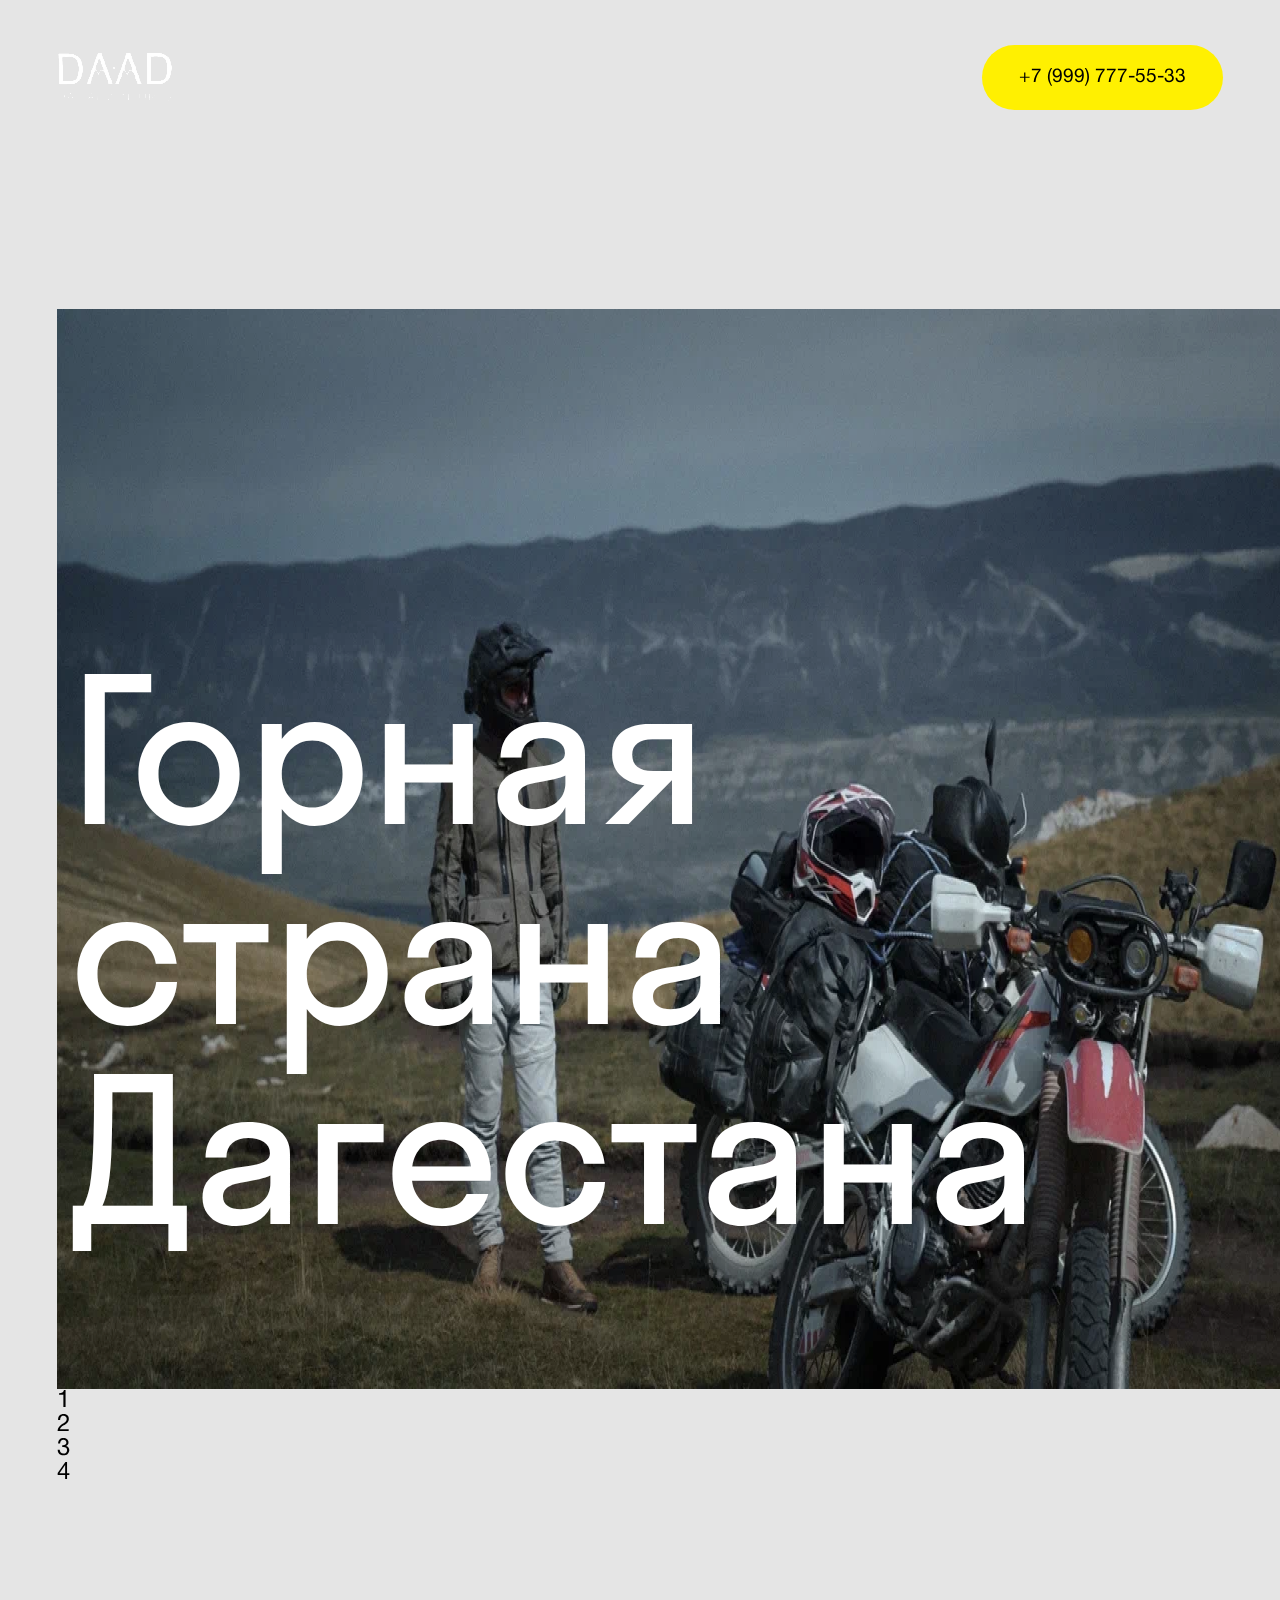
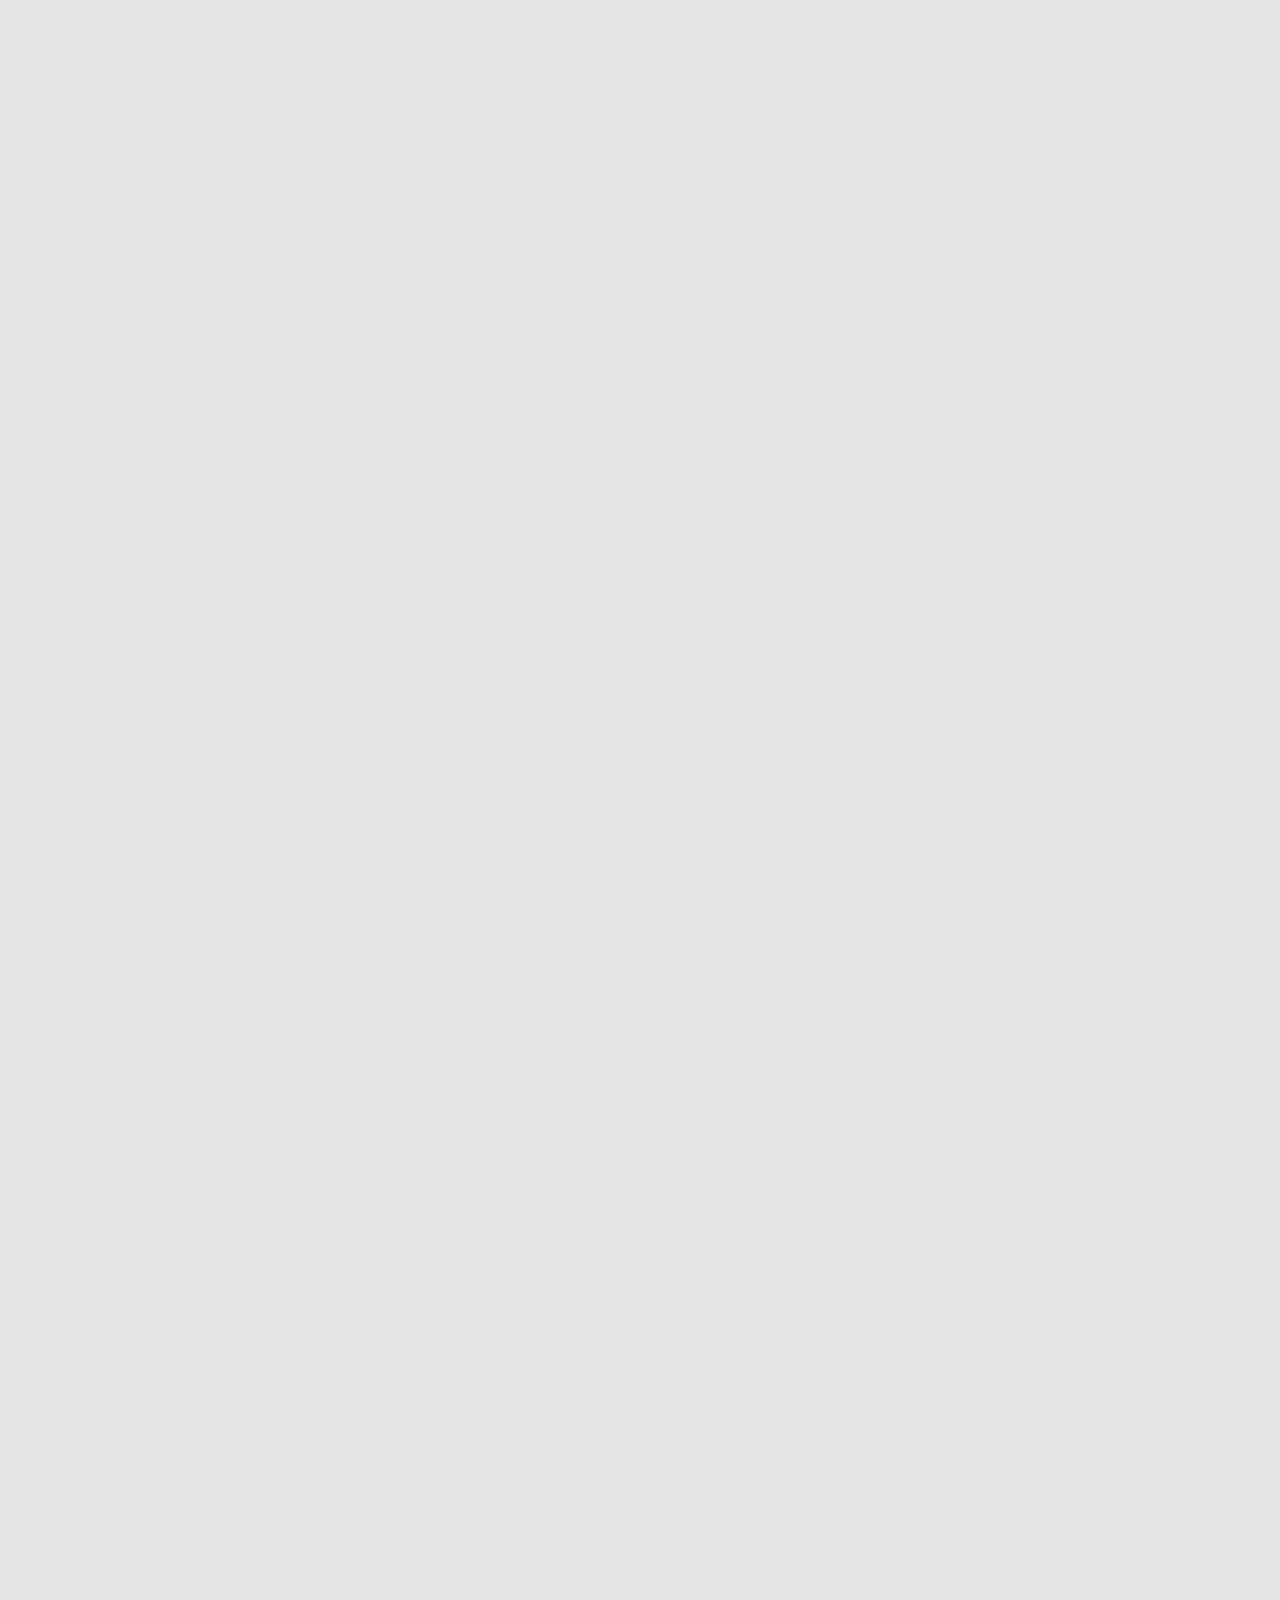
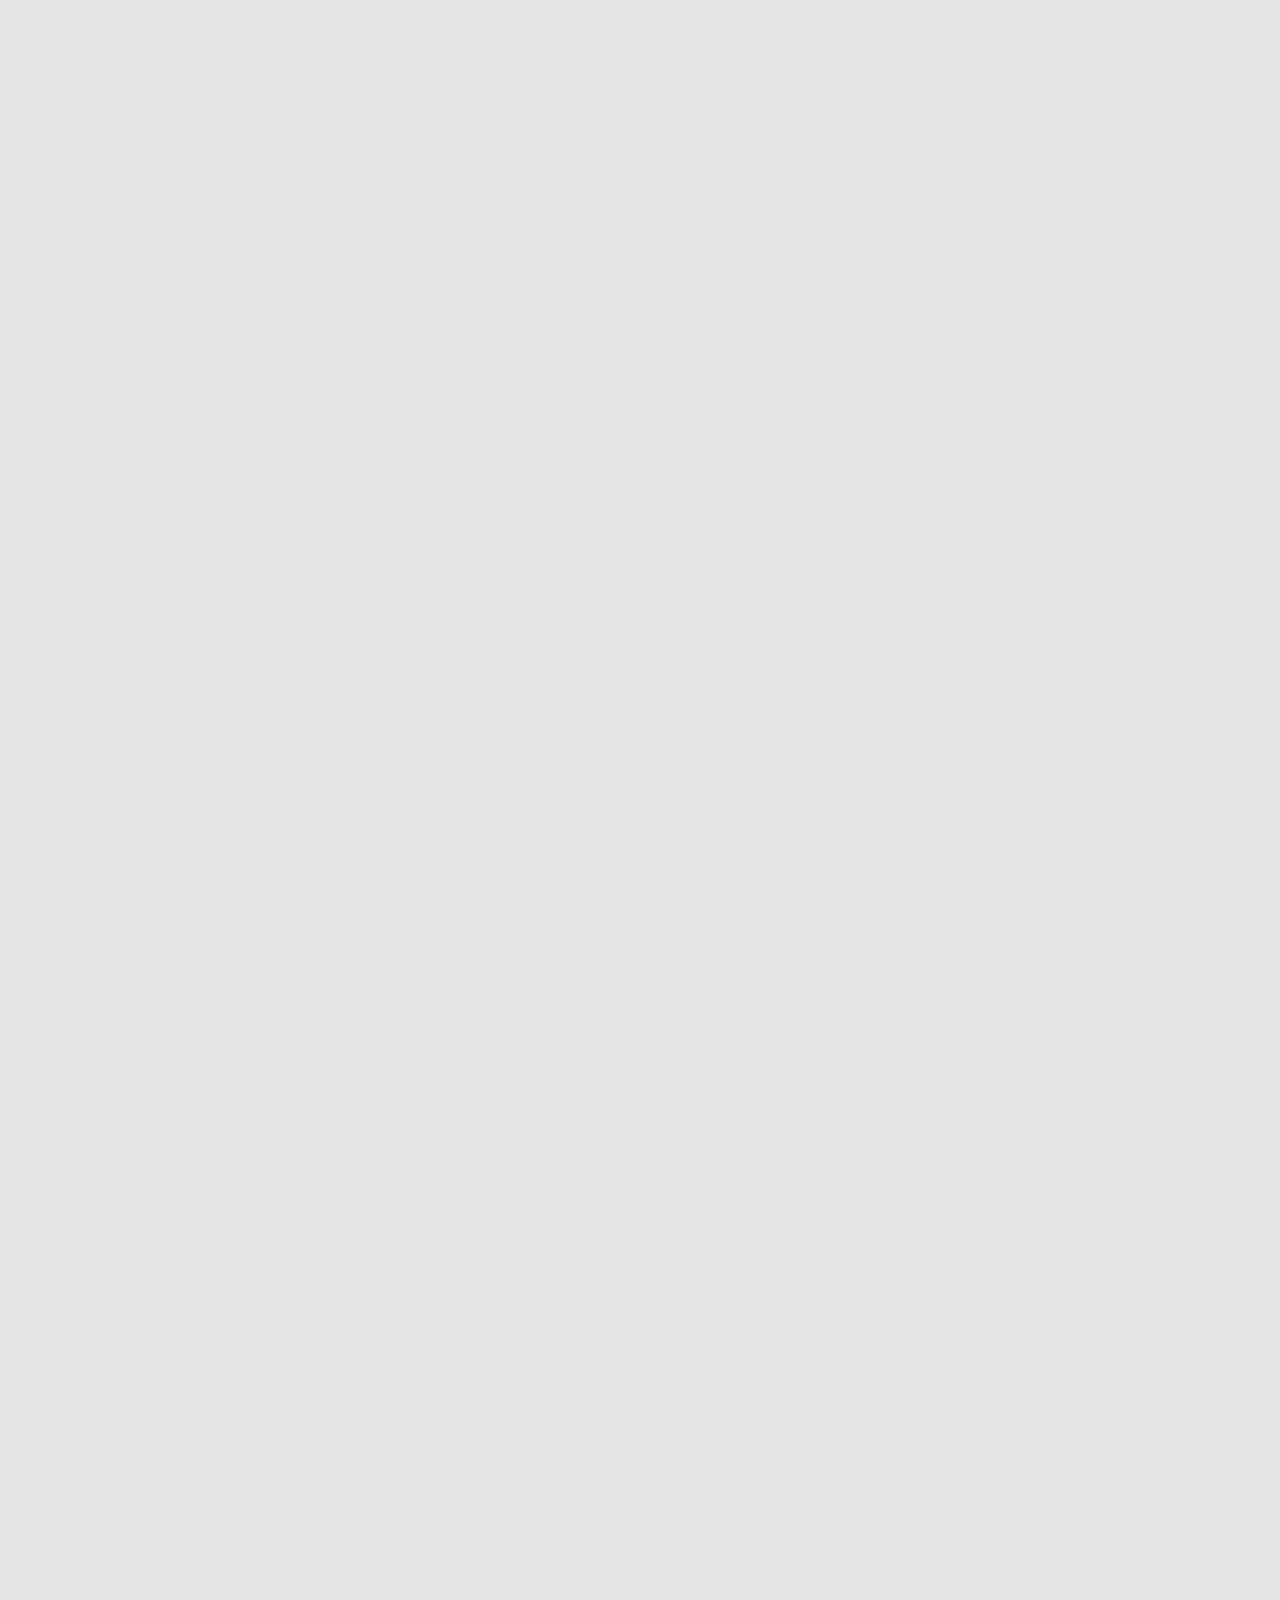
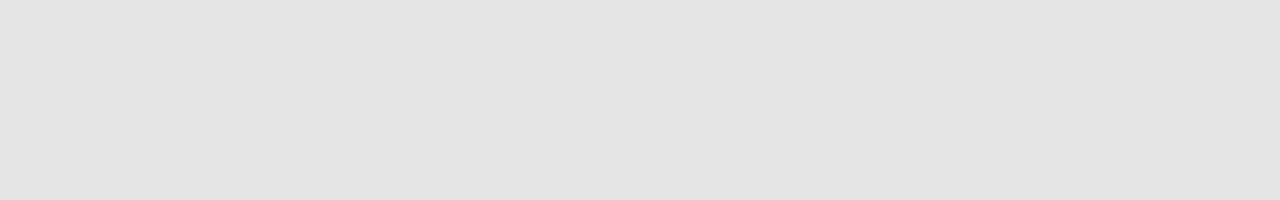
==== cartTour.html @ 386b8d73 "First page for MOTOTOUR project (v.3)" ====
<!DOCTYPE html>
<html lang="ru">
<head>
    <meta charset="UTF-8">
    <meta http-equiv="X-UA-Compatible" content="IE=edge">
    <meta name="viewport" content="width=device-width, initial-scale=1.0">
    <title>Карточка тура</title>
    <link href="https://cdn.jsdelivr.net/npm/bootstrap@5.0.1/dist/css/bootstrap.min.css" rel="stylesheet" integrity="sha384-+0n0xVW2eSR5OomGNYDnhzAbDsOXxcvSN1TPprVMTNDbiYZCxYbOOl7+AMvyTG2x" crossorigin="anonymous">
    <link rel="stylesheet" href="css/main.css">
</head>
<body>
    <div class="wrapper cart">
        <div class="cntr-padding">
            <header class="header">
                <div class="logo">
                    <!-- LOGO -->
                </div>
                <a href="tel:+79997775533" class="btn_phone">
                    +7 (999) 777-55-33
                </a>
            </header>
            <section class="cart__bannner">
                <img src="img/3.png" alt="" class="cart-banner__item">
                <h1 class="cart__header">Горная страна Дагестана</h1>
            </section>
            <section class="cart-info">
                <div class="row">
                    <div class="col-3">1</div>
                    <div class="col-3">2</div>
                    <div class="col-3">3</div>
                    <div class="col-3">4</div>
                </div>
            </section>
        </div>
    </div>

<script src="js/main.js"></script>
</body>
</html>
---- css/main.css ----
/** Generated by FG **/
@font-face {
	font-family: 'StratosLCWeb';
	src: url('../fonts/StratosLCWebRegular.eot');
	src: local('☺'), url('../fonts/StratosLCWebRegular.woff') format('woff'), url('../fonts/StratosLCWebRegular.ttf') format('truetype'), url('../fonts/StratosLCWebRegular.svg') format('svg');
	font-weight: normal;
	font-style: normal;
}

@font-face {
	font-family: 'StratosLCWeb';
	src: url('../fonts/StratosLCWebBold.eot');
	src: local('☺'), url('../fonts/StratosLCWebBold.woff') format('woff'), url('../fonts/StratosLCWebBold.ttf') format('truetype'), url('../fonts/StratosLCWebBold.svg') format('svg');
	font-weight: bold;
	font-style: normal;
}

@font-face {
	font-family: 'Helvetica';
	src: url('../fonts/HelveticaBold.eot');
	src: local('☺'), url('../fonts/HelveticaBold.woff') format('woff'), url('../fonts/HelveticaBold.ttf') format('truetype'), url('../fonts/HelveticaBold.svg') format('svg');
	font-weight: bold;
	font-style: normal;
}

@font-face {
	font-family: 'Helvetica';
	src: url('../fonts/HelveticaRegular.eot');
	src: local('☺'), url('../fonts/HelveticaRegular.woff') format('woff'), url('../fonts/HelveticaRegular.ttf') format('truetype'), url('../fonts/HelveticaRegular.svg') format('svg');
	font-weight: normal;
	font-style: normal;
}

/* @font-face {
	font-family: 'Helvetica';
	src: url('../fonts/HelveticaLight.eot');
	src: local('☺'), url('../fonts/HelveticaLight.woff') format('woff'), url('../fonts/HelveticaLight.ttf') format('truetype'), url('../fonts/HelveticaLight.svg') format('svg');
	font-weight: normal;
	font-style: normal;
} */

body {
	font-family: 'Helvetica';
    font-weight: normal;
    background: #E5E5E5;
    font-size: 24px;
}

* {
    margin: 0;
    padding: 0;
    box-sizing: border-box;
    outline: none;
}

::-webkit-calendar-picker-indicator {
    filter: opacity(0.6);
}

::-webkit-scrollbar {
    width: 8px;
}

::-webkit-scrollbar-track {
    background: rgba(255, 255, 255, 0.2);
    /*border-radius: 50px;*/
}

::-webkit-scrollbar-thumb {
    background: #FFF001;
    box-shadow: 0 0 2px rgba(0, 0, 0, 0.12);
    border-radius: 50px;
    border: 2px solid rgba(17, 17, 17, 0.04);
}

::selection {background: #FFF001; color: #fff;}
::-moz-selection {background: #FFF001; color: #fff;}
/*::-webkit-selection {background: #638FFF; color:#111;}*/

.wrapper {
    width: 100%;
    max-width: 1920px;
    margin: 0 auto;
    overflow: hidden;
}

.cntr-padding {
    padding: 60px 70px 0 70px;
}

.header {
    display: flex;
    justify-content: space-between;
    align-items: center;
    width: 100%;
    height: 72px;
    margin-bottom: 257px;
    z-index: 20;
}

.logo {
    width: 150px;
    height: 65px;
    background: url(../img/LOGO.png) no-repeat center;
    background-size: cover;
    mix-blend-mode: exclusion;
}

.btn_phone {
    display: flex;
    justify-content: center;
    align-items: center;
    width: 20.7%;
    min-width: 141px;
    height: 65px;
    border: none;
    background: #FFF001;
    border-radius: 100px;     
    text-decoration: none;
    font-size: 2.25rem;
    line-height: 88.1%;
    color: #000000;  
}

.banner {
    position: relative;
    width: 100%;
    margin-bottom: 60px;
}

.banner__img {
    width: 100%;
    height: 820px;
    background: url(../img/0.png) center no-repeat;
    background-size: cover;
}

.banner__descr {
    position: absolute;
    top: -170px;
    left: 25px;
    width: 94.5%;
}

.descr {
    display: flex;
    width: 100%;
    margin-bottom: 150px;
}

.descr__header {
    width: 65%;
    height: 100%;
}

.descr-header__item1 {
    font-family: "StratosLCWeb";
    font-style: normal;
    font-weight: normal;
    font-size: 72px;
    line-height: 120%;
    letter-spacing: 11px;
    color: #000000;
}

.descr-header__item2 {
    font-family: "StratosLCWeb";
    font-style: normal;
    font-weight: normal;
    font-size: 72px;
    line-height: 120%;
    letter-spacing: 11px;
    color: #E5E5E5;
    -webkit-text-stroke-width: 1px;
    -webkit-text-stroke-color: #000;
}

.descr__item {
    width: 50%;
}

.descr__item {
    font-family: Helvetica;
    font-style: normal;
    font-weight: normal;
    font-size: 1.5rem;
    line-height: 150%;
    color: #000000;
}

.catalog__header {
    display: flex;
    align-items: center;
    width: 100%;
    margin-bottom: 44px;
}

.catalog-header__item {
    font-family: "StratosLCWeb";
    font-style: normal;
    font-weight: normal;
    font-size: 9rem;
    line-height: 181px;
    color: #000000;
}

.catalog-header__date {
    font-weight: bold;
    color: #E5E5E5;
    font-size: 2.25rem;
    -webkit-text-stroke-width: 1px;
    -webkit-text-stroke-color: #000;
    margin-left: 30px;
    margin-top: 35px;
}

.catalog__item {
    position: relative;
    width: 100%;
    margin-bottom: 335px;
}

.catalog__item:not(:last-child) {
    margin-bottom: 300px;
}

.catalog__img {
    width: 100%;
}

.catalog__block {
    position: absolute;
    left: 50px;
    bottom: -150px;
    width: 50%;
    max-width: 890px;
    min-width: 280px;
    padding: 40px;
    background: #373737;
    color: #FFF;
}

.right {
    position: absolute;
    left: auto;
    right: 50px;
}

.catalog-block__header {
    display: flex;
    justify-content: space-between;
    align-items: center;
    width: 422px;
    margin-bottom: 20px;
}

.catalog-block-header__date,
.catalog-block-header__difficulty,
.catalog-block-header__days {
    display: flex;
    align-items: center;
    font-size: 1.125rem;
}

.catalog-block-descr__header {
    font-family: "StratosLCWeb";
    font-weight: normal;
    width: 70%;
    font-size: 4rem;
    line-height: 5rem;
    margin-bottom: 20px;
}

.catalog-block-descr__item {
    line-height: 2rem;
    margin-bottom: 20px;
}

.catalog-block__footer {
    display: flex;
    justify-content: space-between;
    align-items: center;
}

.catalog-block-footer__price {
    font-size: 3rem;
}

.catalog-block-footer-next {
    display: flex;
    align-items: center;
    justify-content: center;
    width: 80px;
    height: 80px;
    border: 1px solid #FFF;
    border-radius: 100%;
    cursor: pointer;
}

.catalog2 {
    width: 100%;
}

.catalog2__header {
    display: flex;
    justify-content: space-between;
    align-items: center;
    gap: 0 24%;
    margin-bottom: 45px;
}

.catalog2-header__item {
    display: flex;
    font-family: "StratosLCWeb";
    font-style: normal;
    font-weight: normal;
    font-size: 9rem;
    line-height: 181px;
    color: #000000;
}

.catalog-header__descr {
    margin-top: 25px;
    line-height: 150%;
    opacity: 0.5;
}

.catalog2-header-item2 {
    margin-left: 32px;
    color: #E5E5E5;
    -webkit-text-stroke-width: 1px;
    -webkit-text-stroke-color: #000;
}

.catalog2__body {
    margin-bottom: 200px;
}

.catalog2-body__container {
    display: block;
    padding: 53px 0;
    font-family: "StratosLCWeb";
    font-weight: normal;
    font-size: 4rem;
    line-height: 88.1%;
    color: #000000;
    letter-spacing: 5px;
    text-decoration: none;
    border-top: 3px solid #000;
}

.catalog2-body__container:last-child {
    border-bottom: 3px solid #000;
}

.footer {
    position: relative;
    display: flex;
    padding: 80px 0;
    border-top: 3px solid #000;
    border-bottom: 3px solid #000;
}

.footer::before {
    content: "";
    position: absolute;
    top: -3px;
    left: 50%;
    width: 3px;
    height: 101%;
    background: #000;
}

.footer__logo {
    width: 50%;
}

.footer__link {
    display: flex;
    flex-direction: column;
    gap: 20px;
    padding: 0 80px;
}

.footer-lonk__item {
    font-family: "StratosLCWeb";
    font-style: normal;
    font-weight: normal;
    font-size: 6rem;
    line-height: 121px;
    letter-spacing: 1px;
    color: #000000;
    text-decoration: none;
}

.footer__copy {
    display: flex;
    justify-content: space-between;
    align-items: center;
    width: 100%;
    padding: 50px 0;
}

.footer-copy__item {
    font-size: 2rem;
    line-height: 130%;
    color: #000000;
    opacity: 0.3;
    letter-spacing: 2px;
    margin-top: 5px;
}

.footer-copy__date {
    margin-right: 20px;
}

.footer-copy__phone {
    font-size: 2rem;
    line-height: 130%;
    color: #000;
    letter-spacing: 2px;
    margin-top: 5px;
    text-decoration: none;
}

.catalog-block-header-difficulty__item {
    margin-left: 8px;
}

.cart {
    position: relative;
    height: 5000px;
}

.cart__bannner {
    width: 100vw;
    max-width: 1920px;
    height: 1080px;
    z-index: -1;
}

.cart-banner__item {
    width: 100%;
    height: 100%;
}

.cart .logo {
    mix-blend-mode: lighten;
}

.cart__header {
    position: absolute;
    top: 650px;
    left: 70px;
    font-family: "StratosLCWeb";
    font-weight: normal;
    font-size: 200px;
    line-height: 100%;
    color: #FFFFFF;
}

/***************************************************** MEDIA QUERYS ***********************************************/

@media screen and (max-width: 1800px) {
    .banner__descr {
        top: -110px;
    }
    .btn_phone {
        font-size: 1.6rem;
    }
    .footer::before {
        left: 45%;
    }
}

@media screen and (max-width: 1536px) {
    .cntr-padding {
        padding: 41px 57px 0 57px;
    }
    .logo {
        width: 116px;
        height: 50px;
    }
    .header {
        margin-bottom: 196px;
    }
    .banner {
        margin-bottom: 40px;
    }
    .banner__descr {
        top: -130px;
    }
    .banner__img {
        height: 653px;
    }
    .descr__header {
        width: 50%;
    }
    .catalog2__header {
        gap: 0 20px;
        font-size: 16px;
    }
}

@media screen and (max-width: 1536px) {
    .footer-lonk__item {
        font-size: 5rem;
        font-size: 6rem;
    }
}

@media screen and (max-width: 1400px) {
    .catalog-block-header__date, 
    .catalog-block-header__difficulty, 
    .catalog-block-header__days {
        font-size: 14px;
    }
    .catalog-block__header {
        width: 70%;
    }
    .catalog-block-descr__header {
        font-size: 3rem;
        line-height: 4rem;
    }
    .catalog-block-descr__item {
        line-height: 2rem;
        font-size: 1.2rem;
    }
    .catalog-block-footer__price {
        font-size: 2.4rem;
    }
    .catalog-block-footer-next {
        width: 64px;
        height: 64px;
    }
    .btn_phone {
        font-size: 1.2rem;
    }
    .footer-copy__item {
        font-size: 1rem;

    }
    .catalog2-header__item {
        font-size: 7rem;
    }
    .banner__descr {
        top: -105px;
    }
}

@media screen and (max-width: 1200px) {
    .descr__item,
    .footer-copy__phone {
        font-size: 14px;
    }
    .descr-header__item1,
    .descr-header__item2 {
        font-size: 3rem;
    }
    .catalog__block {
        width: 60%;
    }
    .footer-lonk__item {
        font-size: 4rem;
        line-height: 5rem;
    }
    .catalog2-header__item {
        font-size: 6rem;
    }
    .banner__descr {
        top: -90px;
    }
}

@media screen and (max-width: 1100px) {
    .btn_phone {
        font-size: 1rem;
    }
    .catalog__block {
        bottom: -90%;
        width: 80%;
    }
    .banner__descr {
        top: -60px;
    }
    .catalog2-header__item {
        font-size: 5rem;
    }
    .catalog2-body__container {
        font-size: 3rem;
    }
}

@media screen and (max-width: 1000px) {
    .btn_phone {
        width: 25%;
    }
    .header {
        margin-bottom: 128px;
    }
    .descr-header__item1, 
    .descr-header__item2 {
        letter-spacing: 2px;
    }
    .footer-lonk__item {
        font-size: 2rem;
        line-height: 3rem;
    }
    .footer__link {
        padding: 0 40px;
    }
}

@media screen and (max-width: 900px) {
    .cntr-padding {
        padding: 20px 0 0 0;
    }
    .logo {
        width: 160px;
        height: 70px;   
    }
    .btn_phone {
        width: 241px;
        height: 52px;
        font-size: 18px;
        line-height: 88.1%;
        padding: 0 10px;
    }
    .header {
        margin-bottom: 166px; 
        padding: 0 20px;
    }
    .catalog__img {
        height: 320px;
        object-fit: cover;
    }
    .banner__descr {
        width: 84%;
        left: 65px;
        top: -70px;
    }
    .banner__img {
        height: 378px;
        object-fit: cover;
    }
    .banner {
        margin-bottom: 0;
    }
    .descr {
        position: relative;
        display: block;
        padding: 50px 55px 0 55px;
        margin-bottom: 50px;
    }
    .descr::before {
        content: "";
        position: absolute;
        bottom: -57px;
        left: 50%;
        right: 50%;
        display: none;
        width: 160.59px;
        height: 65px;
        background: url(../img/LOGO.png) center no-repeat;
        background-size: cover; 
        mix-blend-mode: lighten;
        opacity: 0.3;   
        z-index: -1;
        transform: translateX(-50%);
    }
    .descr-header__item1,
    .descr-header__item2 {  
        font-size: 64px;
        line-height: 81px;
    }
    .descr__header {
        width: 100%;
        margin-bottom: 64px;
    }
    .descr__item {
        width: 100%;
        font-size: 14px;
        line-height: 150%;
    }
    .catalog__header {
        padding: 0 20px;
        margin-bottom: 12px;
    }
    .catalog-header__item {
        font-family: "StratosLCWeb";
        font-weight: normal;
        font-size: 64px;
        line-height: 81px;
    }
    .catalog-header__date {
        font-weight: bold;
        font-size: 16px;
        line-height: 120%;
        margin-left: 10px;
        margin-top: 20px;
    }
    .catalog__item:not(:last-child) {
        margin-bottom: 342px;
    }
    .catalog__item {
        margin-bottom: 397px;
    }
    .catalog2 {
        padding: 0 20px;
    }
    .catalog2__header {
        display: block;
    }
    .catalog2-header__item,
    .catalog2-header-item1,
    .catalog2-header-item2 {
        display: block;
        font-family: "StratosLCWeb";
        font-style: normal;
        font-weight: normal;
        font-size: 11rem;
        line-height: 12rem;
    }
    .catalog__block {
        width: 280px;
        left: 50%;
        bottom: -290px;
        padding: 20px;
        transform: translateX(-50%);
        z-index: 4;
    }
    .right {
        right: 50%;
        transform: translateX(-50%);
    }
    .catalog-block__header {
        display: block;
        margin-bottom: 20px;
    }
    .divider {
        display: none;
    }
    .catalog-block-header__date,
    .catalog-block-header__difficulty {
        position: relative;
        margin-bottom: 11px;
        font-size: 14px;
        line-height: 130%;
    }
    .catalog-block-header__date::before,
    .catalog-block-header__difficulty:before {
        content: "";
        position: absolute;
        bottom: -5px;
        left: 0;
        width: 30px;
        height: 1px;
        background: #FFF;
    }
    .catalog-block-descr__header {
        font-weight: normal;
        font-size: 36px;
        line-height: 120%;  
        margin-bottom: 5px;
    }
    .catalog-block-descr__item {
        font-size: 14px;
        line-height: 140%;
    }
    .catalog-block-footer-price__item {
        font-size: 36px;
        line-height: 130%;
    }
    .catalog-block-footer-next {
        width: 40px;
        height: 40px;
    }
    .catalog-block-footer__circle {
        width: 60%;
    }
    .catalog2-header-item1 {
        font-weight: normal;
        font-size: 64px;
        line-height: 81px;
    }
    .catalog2-header-item2 {
        font-weight: normal;
        font-size: 64px;
        line-height: 81px;
        margin-left: 0;
    }
    .catalog-header__descr {
        margin-top: 5px;
        font-size: 14px;
        line-height: 150%;
        margin-bottom: 24px;
    }
    .catalog2-body__container {
        font-size: 36px;
        line-height: 120%;
        padding: 29px 0;
    }
    .footer__logo {
        position: relative;
        padding: 30px 5px;
        width: 100%;
    }
    .footer__logo::before {
        content: "";
        position: absolute;
        bottom: 0;
        left: 0px;
        width: 100%;
        height: 2px;
        background: #3F3F3F;
    }
    .footer__logo .logo {
        width: 150px;
        height: 65.38px;
    }
    .footer {
        display: block;
        padding: 0 20px;
    }
    .footer::before {
        display: none;
    }
    .footer__link {
        padding: 30px 0;
    }
    .footer__copy {
        display: block;
        padding: 20px 19px;
    }
    .footer-copy__item {
        margin-bottom: 10px;
    }
    .footer-copy__date {
        margin-bottom: 10px;
    }
    .descr {
        padding: 30px 20px;
    }
    .footer-copy__date {
        margin-right: 10px;
    }
    .footer-copy__item {
        letter-spacing: 0.2px;
    }
    .catalog2__body {
        margin-bottom: 80px;
    }
}

@media screen and (max-width: 600px) {
    .banner__descr {
        width: 84%;
        left: 65px;
        top: -40px;
    }
    .logo {
        width: 73.41px;
        height: 32px;
    }
    .btn_phone {
        width: 141px;
        height: 32px;
        font-size: 14px;
    }
    .header {
        margin-bottom: 58px;
    }
    .banner__descr {
        font-size: 59px;
        line-height: 88.1%; 
        left: 50%;
        right: 50%;
        transform: translateX(-50%);
    }
}


@media screen and (max-width: 600px) {
    .descr-header__item1,
    .descr-header__item2 {
        font-size: 36px;
        line-height: 120%;
    }
    .descr__header {
        margin-bottom: 20px;
    }
}
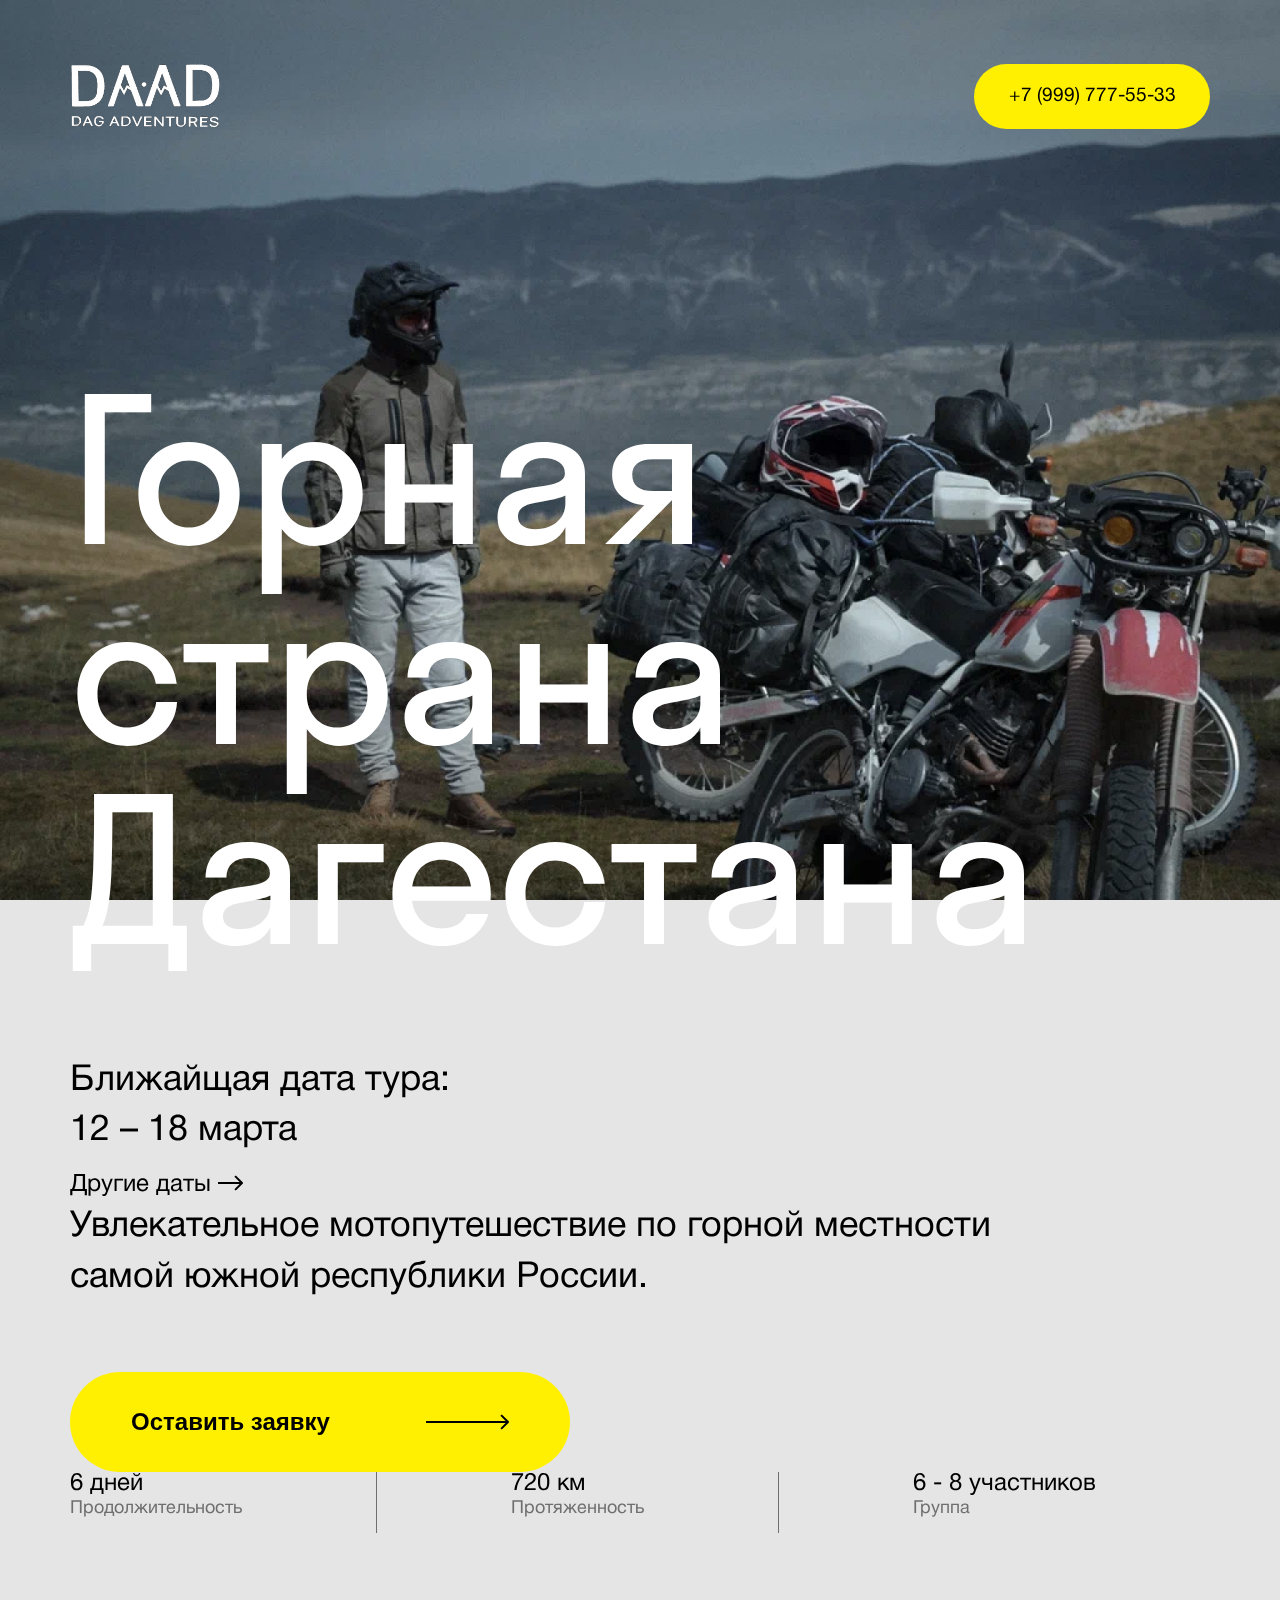
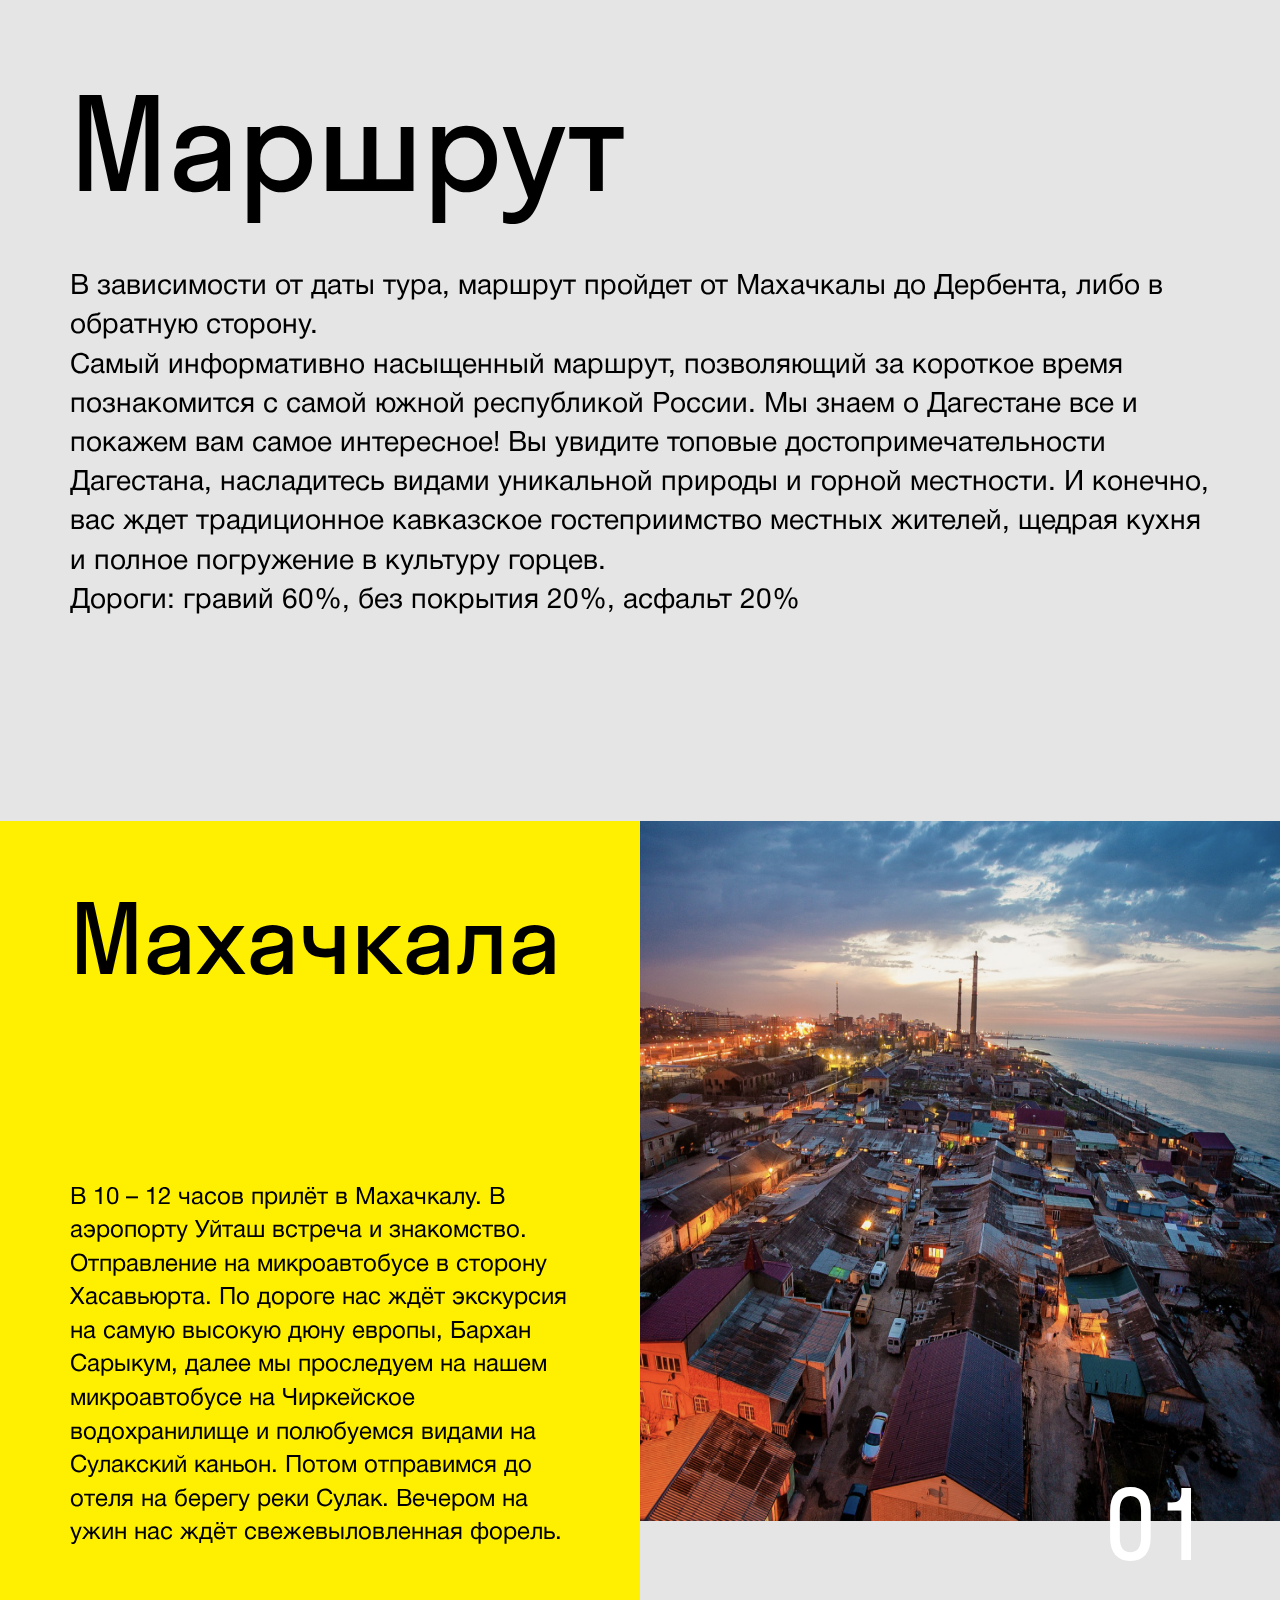
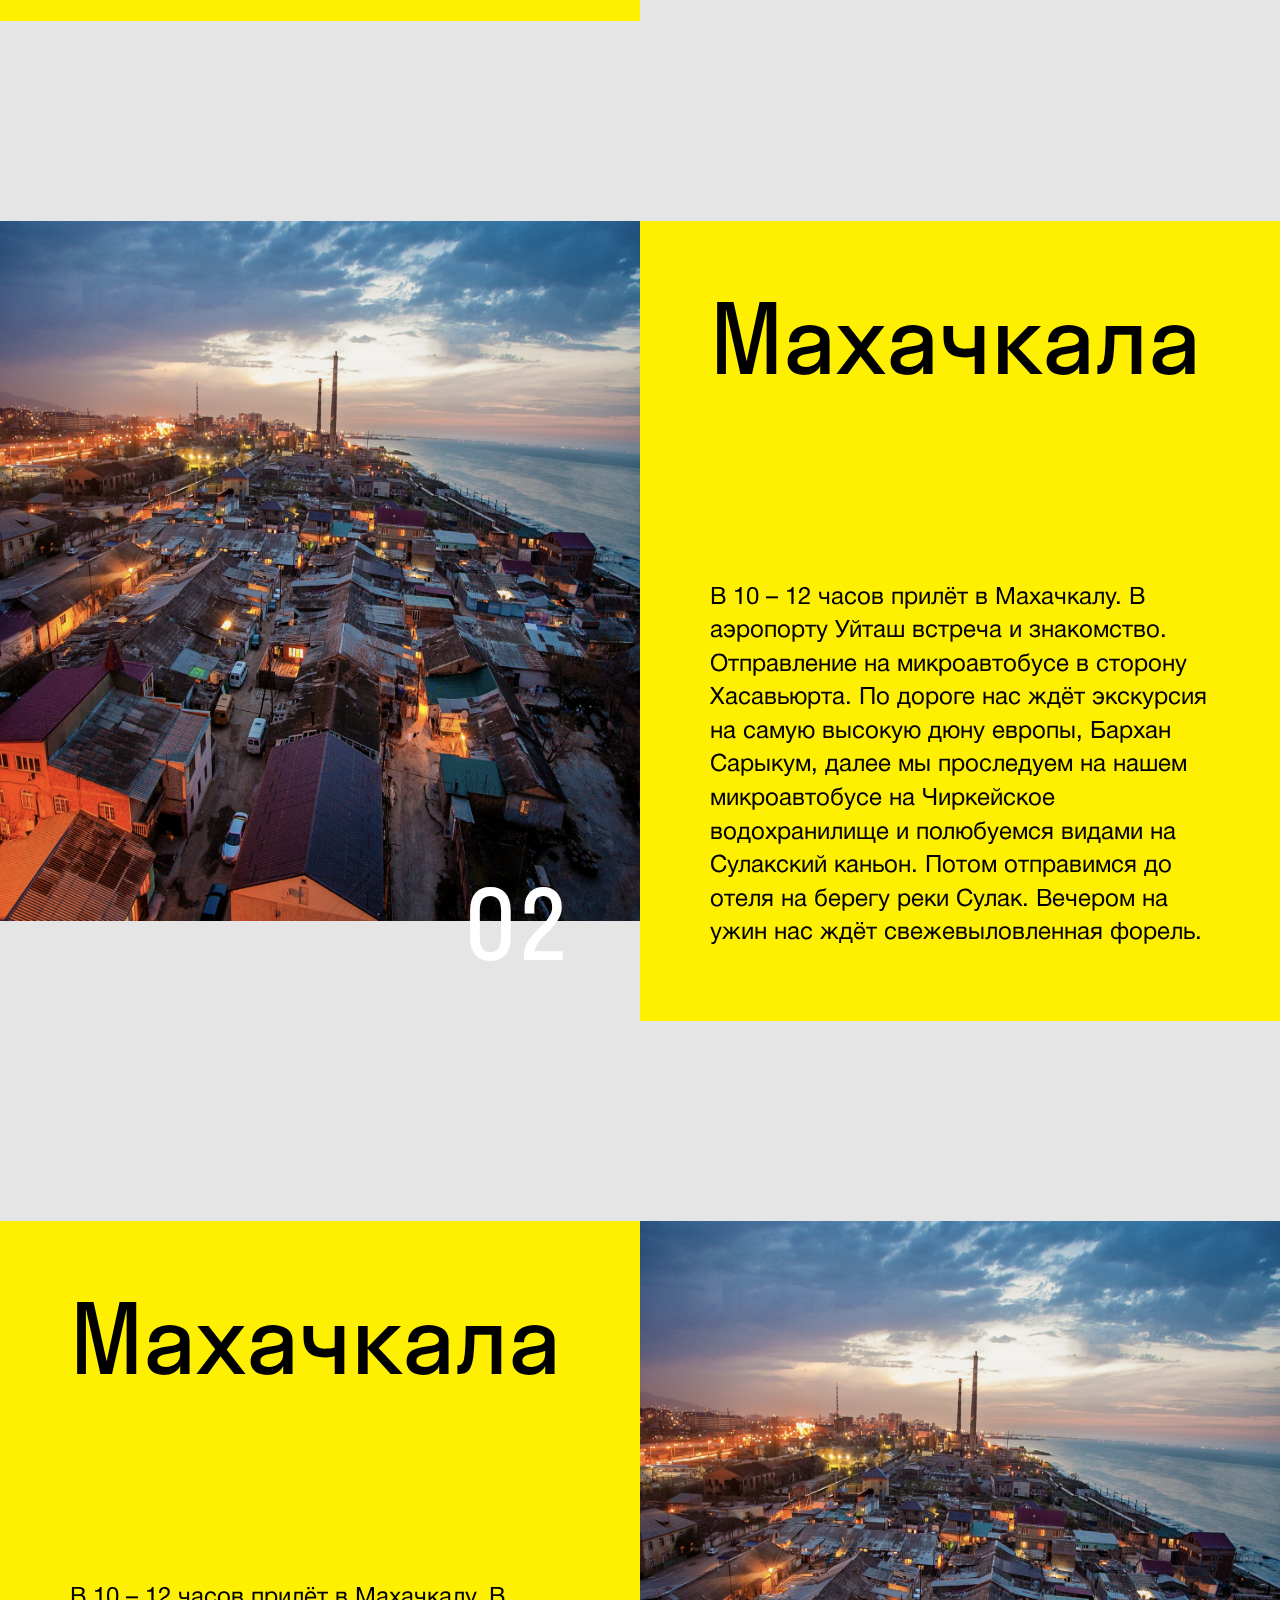
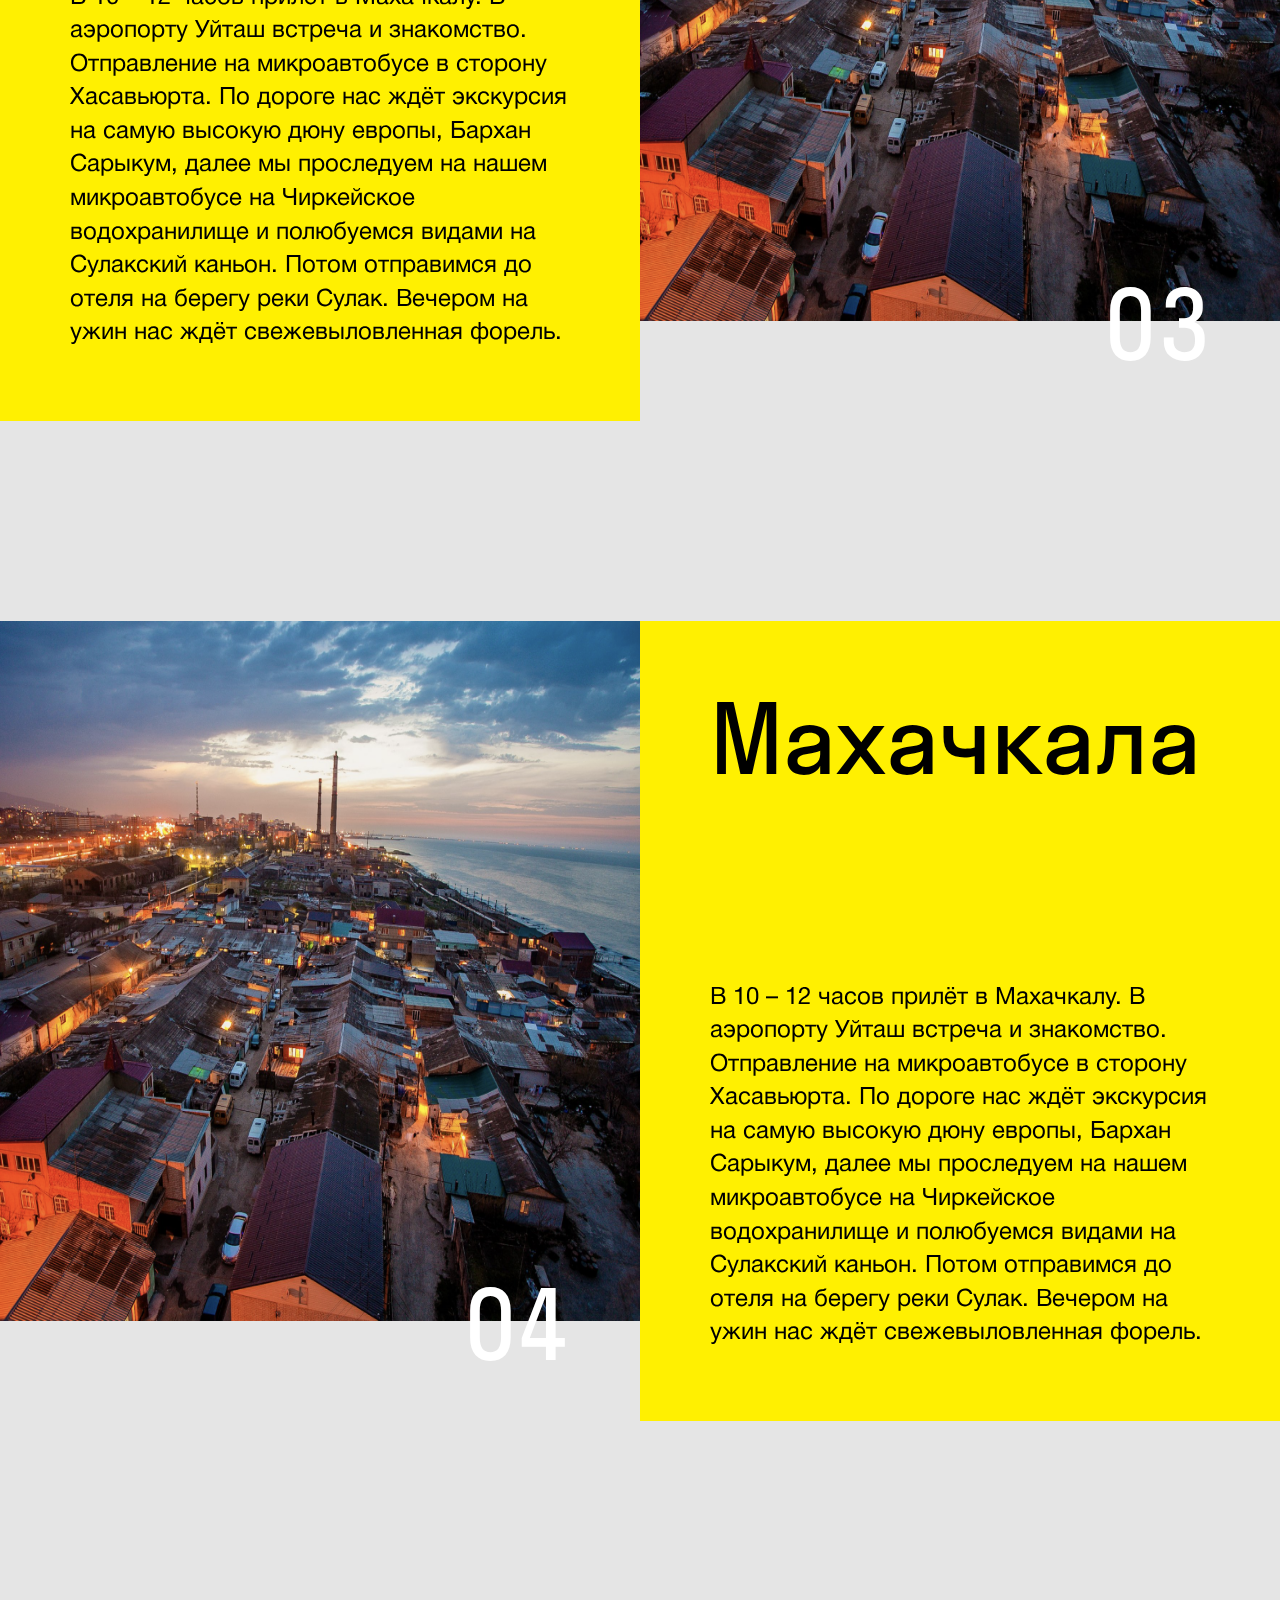
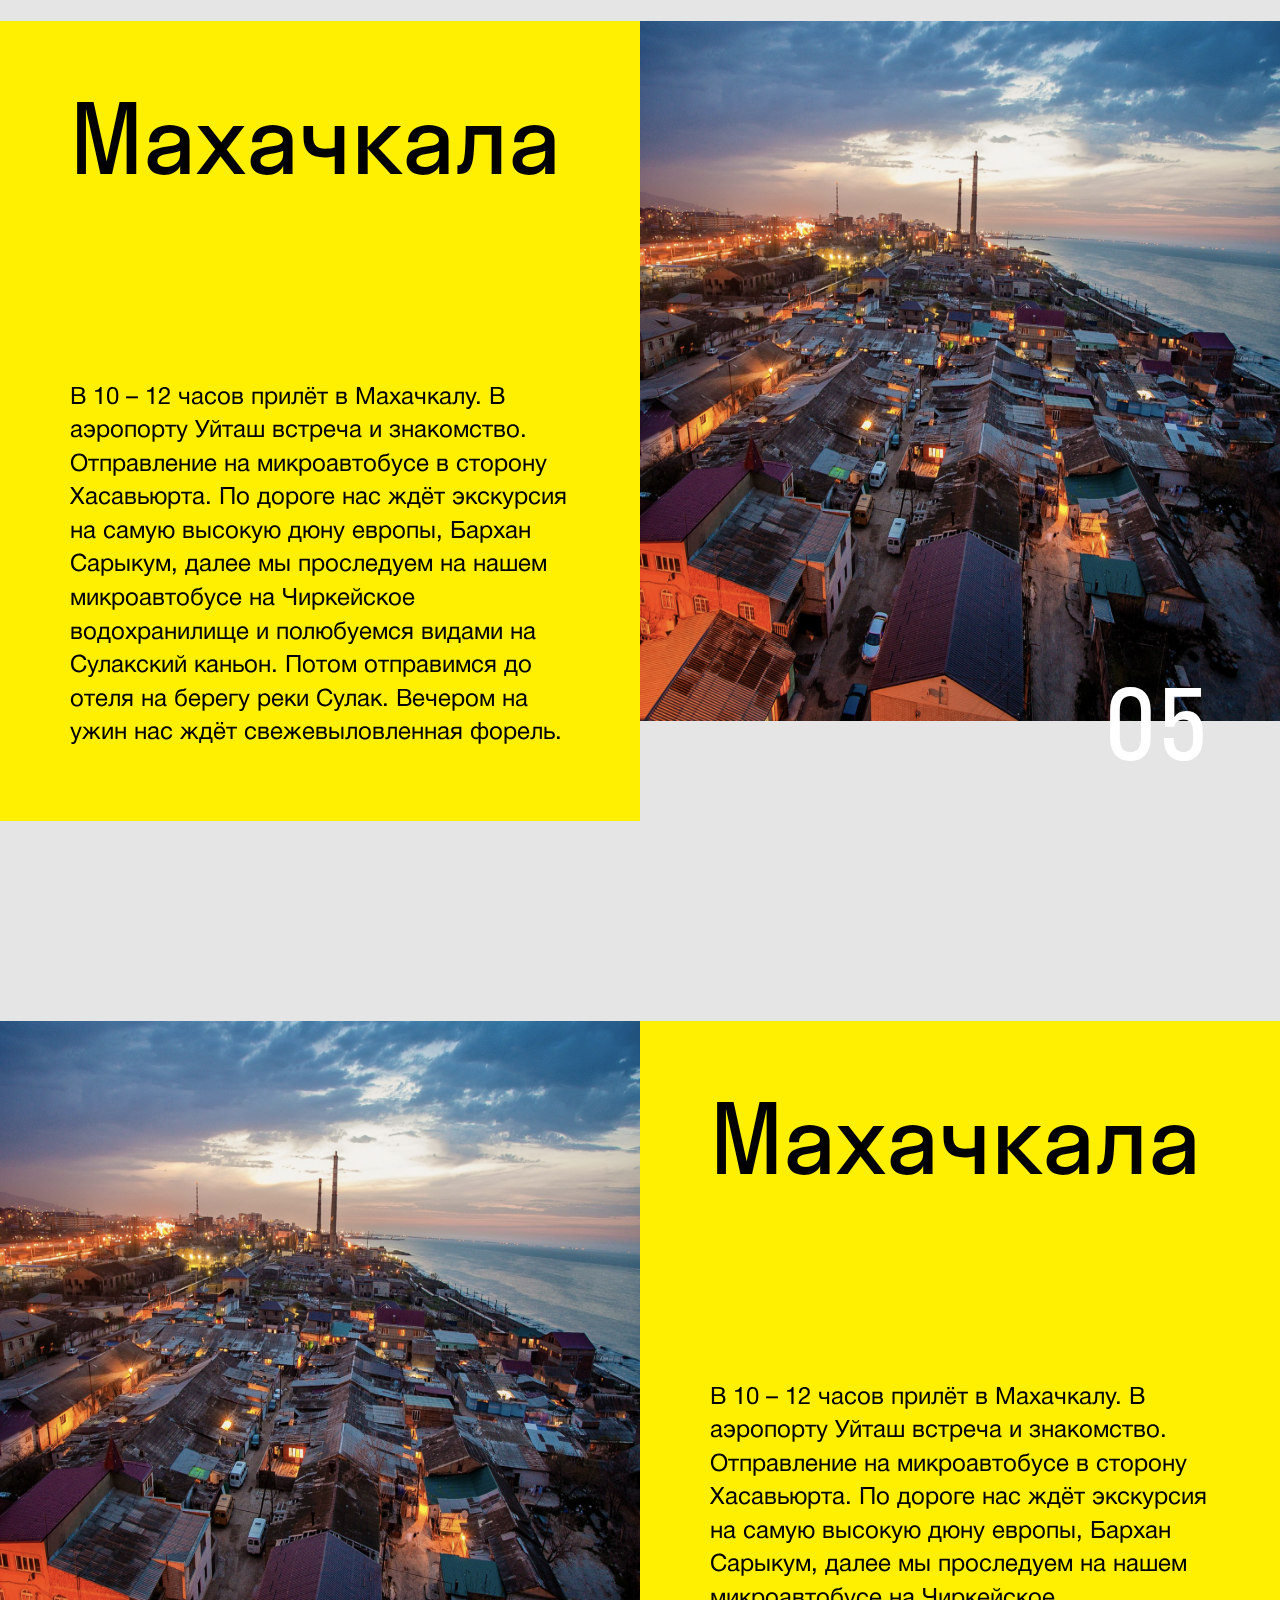
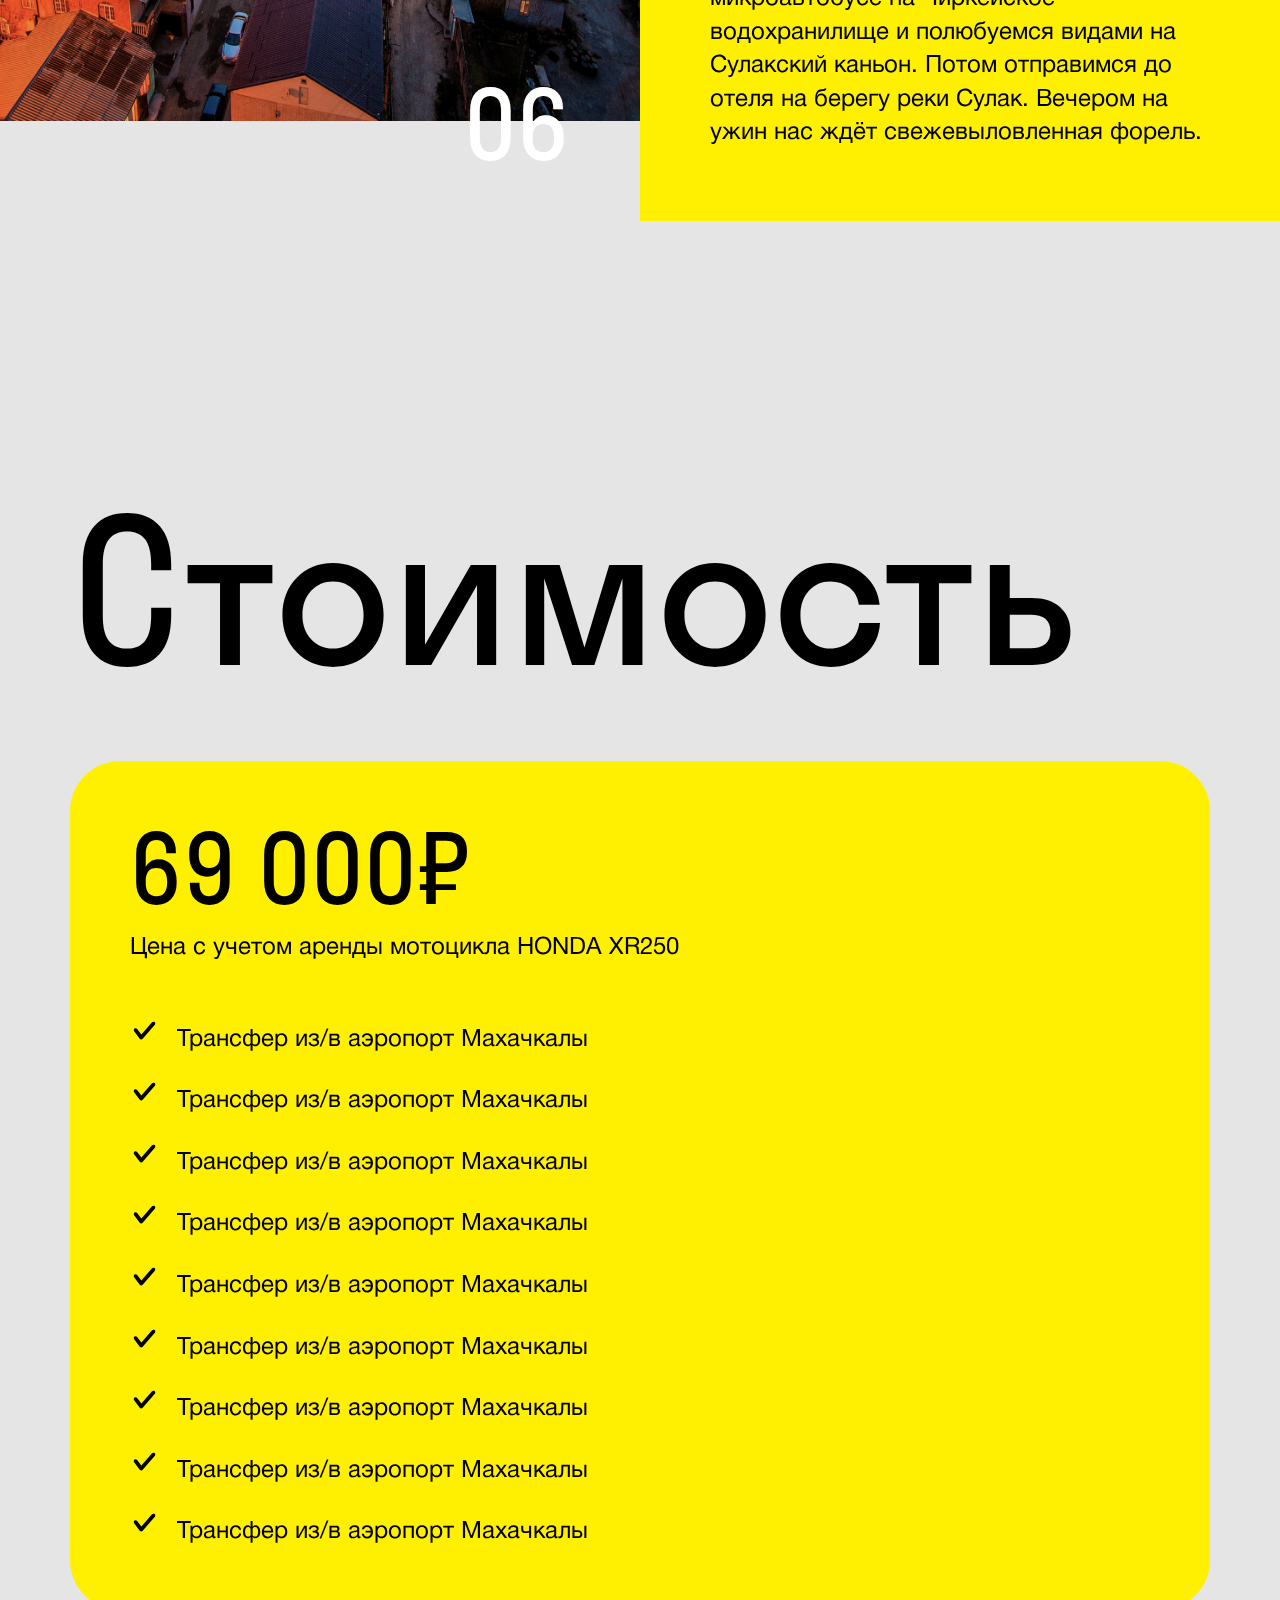
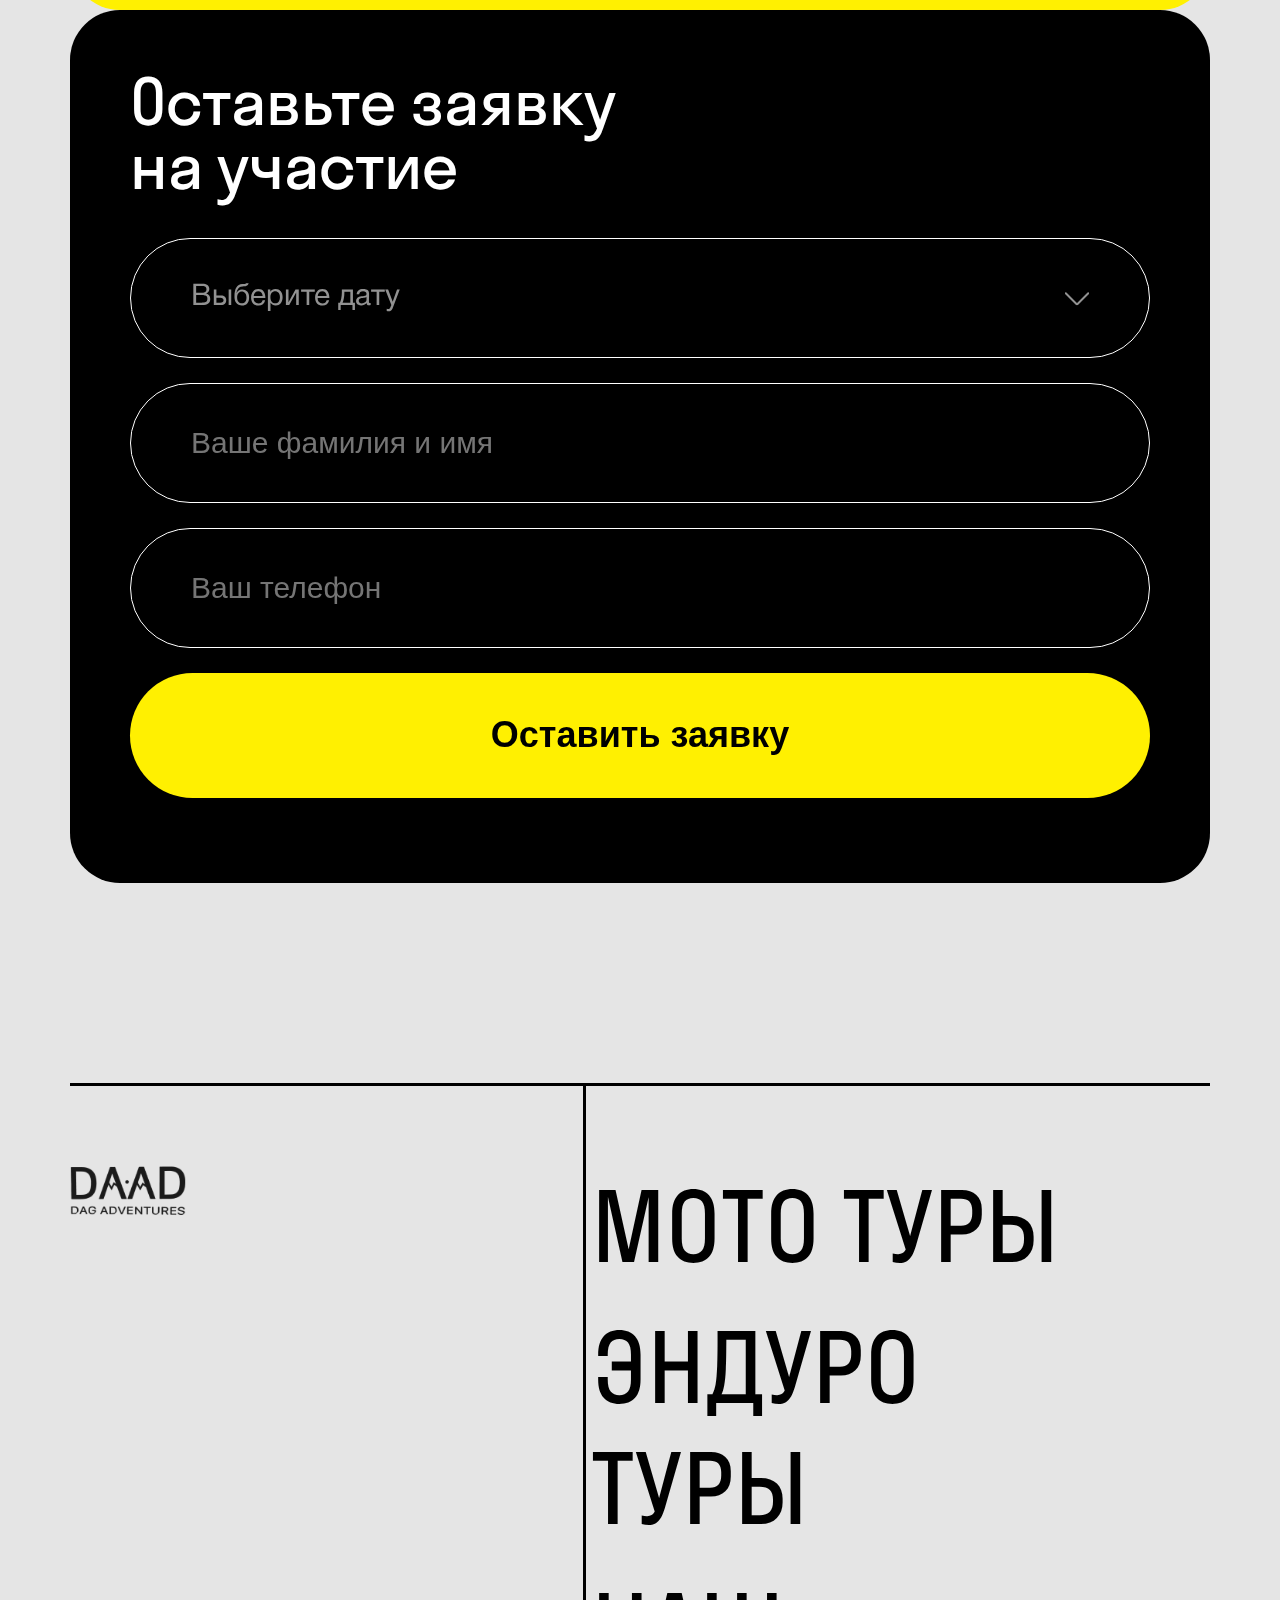
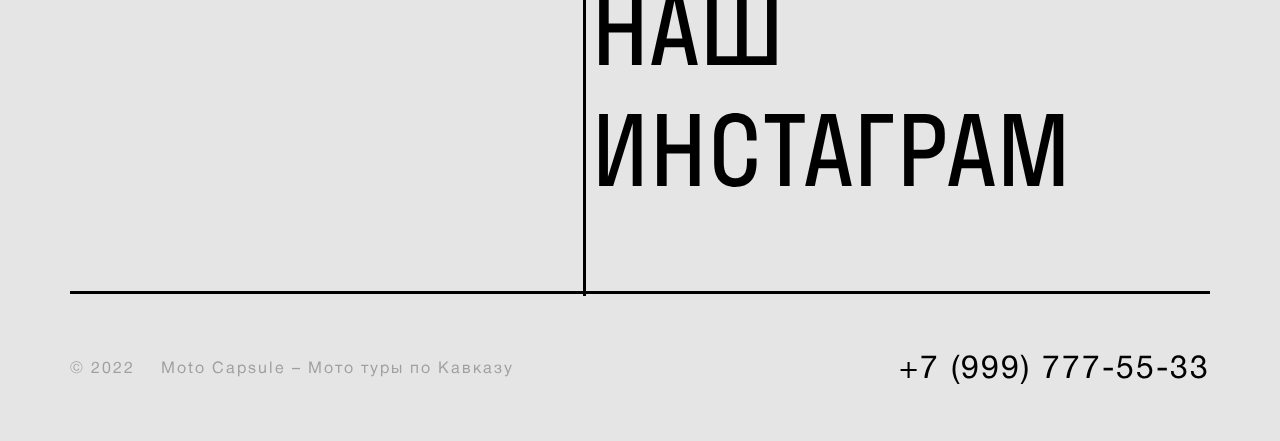
==== commit 14647c46: "Second page for MOTOTOUR project (v1)" ====
--- a/cartTour.html
+++ b/cartTour.html
@@ -10,27 +10,277 @@
 </head>
 <body>
     <div class="wrapper cart">
-        <div class="cntr-padding">
-            <header class="header">
+        <header class="header">
+            <div class="logo">
+                <!-- LOGO -->
+            </div>
+            <a href="tel:+79997775533" class="btn_phone">
+                +7 (999) 777-55-33
+            </a>
+        </header>
+        <section class="cart-banner">
+            <img src="img/3.png" class="cart-banner__img"></img>
+            <h1 class="cart-banner__descr">Горная страна Дагестана</h1>
+        </section>
+            
+        <section class="cart-info">
+            <div class="row cart-info__row">
+                <div class="col-6">
+                    <div class="cart-info__data">
+                        <span class="cart-info-data__static">Ближайщая дата тура:</span>
+                        <span class="cart-info-data__dynamic"> 12 – 18 марта</span>
+                    </div>
+                    <a class="cart-info__link">Другие даты <img src="img/Arrow4.svg" alt="next" class="cart-info-link__arrow"></a>
+                </div>
+                <div class="col-6 cart-info__text">
+                    Увлекательное мотопутешествие 
+                    по горной местности самой южной республики России.
+                </div>
+            </div>
+            <div class="row">
+                <div class="col-6">
+                    <button class="btn">
+                        <span class="cart-btn__item">Оставить заявку</span>
+                        <img src="img/Arrow5.svg" alt="arrow" class="cart-btn__arrow">
+                    </button>
+                </div>
+                <div class="col-6 cart-info-right">
+                    <div class="cart-info-righ__col">
+                        <div class="cart-info-right__dynamic">6 дней</div>
+                        <div class="cart-info-right__static">Продолжительность</div>
+                    </div>
+                    <div class="arrow"></div>
+                    <div class="cart-info-righ__col">
+                        <div class="cart-info-right__dynamic">720 км</div>
+                        <div class="cart-info-right__static">Протяженность</div>
+                    </div>
+                    <div class="arrow"></div>
+                    <div class="cart-info-righ__col">
+                        <div class="cart-info-right__dynamic">6 - 8 участников</div>
+                        <div class="cart-info-right__static">Группа</div>
+                    </div>
+                </div>
+            </div>
+        </section>
+        <section class="way">
+            <div class="row way-header">
+                <div class="col-6">
+                    <h2 class="way-header__item">Маршрут</h2>
+                </div>
+                <div class="col-6"></div>
+            </div>
+            <div class="row way-descr">
+                <div class="col-6"></div>
+                <div class="col-6 col-way__descr">
+                    <p class="way-descr__item">
+                        В зависимости от даты тура, маршрут пройдет от Махачкалы до Дербента, либо в обратную сторону.
+                    </p>
+                    <p class="way-descr__item">
+                        Самый информативно насыщенный маршрут, позволяющий за короткое время познакомится с самой южной республикой России. Мы знаем о Дагестане все и покажем вам самое интересное!
+                        Вы увидите топовые достопримечательности Дагестана, насладитесь видами уникальной природы и горной местности. И конечно, вас ждет традиционное кавказское гостеприимство местных жителей, щедрая кухня и полное погружение в культуру горцев.
+                    </p>
+                    <p class="way-descr__item">
+                        Дороги: гравий 60%, без покрытия 20%,
+                        асфальт 20%
+                    </p>
+                </div>
+            </div>
+        </section>
+        <section class="cart-catalogs">
+            <div class="cart-catalog">
+                <div class="cart-catalog__block catalog-blog__text">
+                    <h6 class="cart-catalog__header">Махачкала</h6>
+                    <p class="cart-catalog__title">
+                        В 10 – 12 часов прилёт в Махачкалу. В аэропорту Уйташ встреча и знакомство. Отправление на микроавтобусе в сторону 
+                        Хасавьюрта. По дороге нас ждёт экскурсия на самую высокую дюну европы, Бархан Сарыкум, далее мы проследуем на 
+                        нашем микроавтобусе на Чиркейское водохранилище и полюбуемся видами на Сулакский каньон. Потом отправимся до отеля 
+                        на берегу реки Сулак. Вечером на ужин нас ждёт свежевыловленная форель.
+                    </p>
+                </div>
+                <div class="cart-catalog__block">
+                    <img src="img/4.png" alt="Махачкала" class="cart-catalog__img">
+                    <div class="cart-catalog__container">
+                        <div class="cart-catalog-catalog__item">01</div>
+                    </div>
+                </div>
+            </div>
+            <div class="cart-catalog">
+                <div class="cart-catalog__block catalog-blog__text">
+                    <h6 class="cart-catalog__header">Махачкала</h6>
+                    <p class="cart-catalog__title">
+                        В 10 – 12 часов прилёт в Махачкалу. В аэропорту Уйташ встреча и знакомство. Отправление на микроавтобусе в сторону 
+                        Хасавьюрта. По дороге нас ждёт экскурсия на самую высокую дюну европы, Бархан Сарыкум, далее мы проследуем на 
+                        нашем микроавтобусе на Чиркейское водохранилище и полюбуемся видами на Сулакский каньон. Потом отправимся до отеля 
+                        на берегу реки Сулак. Вечером на ужин нас ждёт свежевыловленная форель.
+                    </p>
+                </div>
+                <div class="cart-catalog__block">
+                    <img src="img/4.png" alt="Махачкала" class="cart-catalog__img">
+                    <div class="cart-catalog__container">
+                        <div class="cart-catalog-catalog__item">01</div>
+                    </div>
+                </div>
+            </div>
+            <div class="cart-catalog">
+                <div class="cart-catalog__block catalog-blog__text">
+                    <h6 class="cart-catalog__header">Махачкала</h6>
+                    <p class="cart-catalog__title">
+                        В 10 – 12 часов прилёт в Махачкалу. В аэропорту Уйташ встреча и знакомство. Отправление на микроавтобусе в сторону 
+                        Хасавьюрта. По дороге нас ждёт экскурсия на самую высокую дюну европы, Бархан Сарыкум, далее мы проследуем на 
+                        нашем микроавтобусе на Чиркейское водохранилище и полюбуемся видами на Сулакский каньон. Потом отправимся до отеля 
+                        на берегу реки Сулак. Вечером на ужин нас ждёт свежевыловленная форель.
+                    </p>
+                </div>
+                <div class="cart-catalog__block">
+                    <img src="img/4.png" alt="Махачкала" class="cart-catalog__img">
+                    <div class="cart-catalog__container">
+                        <div class="cart-catalog-catalog__item">01</div>
+                    </div>
+                </div>
+            </div>
+            <div class="cart-catalog">
+                <div class="cart-catalog__block catalog-blog__text">
+                    <h6 class="cart-catalog__header">Махачкала</h6>
+                    <p class="cart-catalog__title">
+                        В 10 – 12 часов прилёт в Махачкалу. В аэропорту Уйташ встреча и знакомство. Отправление на микроавтобусе в сторону 
+                        Хасавьюрта. По дороге нас ждёт экскурсия на самую высокую дюну европы, Бархан Сарыкум, далее мы проследуем на 
+                        нашем микроавтобусе на Чиркейское водохранилище и полюбуемся видами на Сулакский каньон. Потом отправимся до отеля 
+                        на берегу реки Сулак. Вечером на ужин нас ждёт свежевыловленная форель.
+                    </p>
+                </div>
+                <div class="cart-catalog__block">
+                    <img src="img/4.png" alt="Махачкала" class="cart-catalog__img">
+                    <div class="cart-catalog__container">
+                        <div class="cart-catalog-catalog__item">01</div>
+                    </div>
+                </div>
+            </div>
+            <div class="cart-catalog">
+                <div class="cart-catalog__block catalog-blog__text">
+                    <h6 class="cart-catalog__header">Махачкала</h6>
+                    <p class="cart-catalog__title">
+                        В 10 – 12 часов прилёт в Махачкалу. В аэропорту Уйташ встреча и знакомство. Отправление на микроавтобусе в сторону 
+                        Хасавьюрта. По дороге нас ждёт экскурсия на самую высокую дюну европы, Бархан Сарыкум, далее мы проследуем на 
+                        нашем микроавтобусе на Чиркейское водохранилище и полюбуемся видами на Сулакский каньон. Потом отправимся до отеля 
+                        на берегу реки Сулак. Вечером на ужин нас ждёт свежевыловленная форель.
+                    </p>
+                </div>
+                <div class="cart-catalog__block">
+                    <img src="img/4.png" alt="Махачкала" class="cart-catalog__img">
+                    <div class="cart-catalog__container">
+                        <div class="cart-catalog-catalog__item">01</div>
+                    </div>
+                </div>
+            </div>
+            <div class="cart-catalog">
+                <div class="cart-catalog__block catalog-blog__text">
+                    <h6 class="cart-catalog__header">Махачкала</h6>
+                    <p class="cart-catalog__title">
+                        В 10 – 12 часов прилёт в Махачкалу. В аэропорту Уйташ встреча и знакомство. Отправление на микроавтобусе в сторону 
+                        Хасавьюрта. По дороге нас ждёт экскурсия на самую высокую дюну европы, Бархан Сарыкум, далее мы проследуем на 
+                        нашем микроавтобусе на Чиркейское водохранилище и полюбуемся видами на Сулакский каньон. Потом отправимся до отеля 
+                        на берегу реки Сулак. Вечером на ужин нас ждёт свежевыловленная форель.
+                    </p>
+                </div>
+                <div class="cart-catalog__block">
+                    <img src="img/4.png" alt="Махачкала" class="cart-catalog__img">
+                    <div class="cart-catalog__container">
+                        <div class="cart-catalog-catalog__item">01</div>
+                    </div>
+                </div>
+            </div>
+        </section>
+        <section class="price">
+            <h5 class="price__header">Стоимость</h5>
+            <div class="row">
+                <div class="col-6 price__yellow-block">
+                    <h6 class="yellow-block__header"><span class="price-header__item">69 000</span>₽</h6>
+                    <p class="price-yellow__title">Цена с учетом аренды мотоцикла HONDA XR250</p>
+                    <ul class="yellow-block__descr">
+                        <li class="yellow-block-descr__item">
+                            <img src="img/check.svg" alt="check" class="yellow-block-descr__img">
+                            Трансфер из/в аэропорт Махачкалы
+                        </li>
+                        <li class="yellow-block-descr__item">
+                            <img src="img/check.svg" alt="check" class="yellow-block-descr__img">
+                            Трансфер из/в аэропорт Махачкалы
+                        </li>
+                        <li class="yellow-block-descr__item">
+                            <img src="img/check.svg" alt="check" class="yellow-block-descr__img">
+                            Трансфер из/в аэропорт Махачкалы
+                        </li>
+                        <li class="yellow-block-descr__item">
+                            <img src="img/check.svg" alt="check" class="yellow-block-descr__img">
+                            Трансфер из/в аэропорт Махачкалы
+                        </li>
+                        <li class="yellow-block-descr__item">
+                            <img src="img/check.svg" alt="check" class="yellow-block-descr__img">
+                            Трансфер из/в аэропорт Махачкалы
+                        </li>
+                        <li class="yellow-block-descr__item">
+                            <img src="img/check.svg" alt="check" class="yellow-block-descr__img">
+                            Трансфер из/в аэропорт Махачкалы
+                        </li>
+                        <li class="yellow-block-descr__item">
+                            <img src="img/check.svg" alt="check" class="yellow-block-descr__img">
+                            Трансфер из/в аэропорт Махачкалы
+                        </li>
+                        <li class="yellow-block-descr__item">
+                            <img src="img/check.svg" alt="check" class="yellow-block-descr__img">
+                            Трансфер из/в аэропорт Махачкалы
+                        </li>
+                        <li class="yellow-block-descr__item">
+                            <img src="img/check.svg" alt="check" class="yellow-block-descr__img">
+                            Трансфер из/в аэропорт Махачкалы
+                        </li>
+                    </ul>
+                </div>
+                <div class="col-6 price__black-block">
+                    <h6 class="black-block__header">Оставьте заявку <br> на участие</h6>
+                    <form action="" class="form">
+                        <div class="select">
+                            <div class="select__outline">
+                                <div class="select-outline__text">Выберите дату</div>
+                                <button class="select-outline__btn"></button>
+                            </div>
+                            <ul class="select__body">
+                                <li class="select-body__item">Вариант 1</li>
+                                <li class="select-body__item">Вариант 2</li>
+                                <li class="select-body__item">Вариант 3</li>
+                                <li class="select-body__item">Вариант 4</li>
+                            </ul>
+                        </div>
+                        <div class="form__name">
+                            <input type="text" class="form-name__item" name="names" placeholder="Ваше фамилия и имя">
+                        </div>
+                        <div class="form__phone">
+                            <input type="text" class="form-phone__item" name="phonne" placeholder="Ваш телефон">
+                        </div>
+                        <div class="form__btn">
+                            <input type="submit" class="form-btn__item" value="Оставить заявку">
+                        </div>
+                    </form>
+                </div>
+            </div>
+        </section>
+        <footer class="footer">
+            <div class="footer__logo">
                 <div class="logo">
                     <!-- LOGO -->
                 </div>
-                <a href="tel:+79997775533" class="btn_phone">
-                    +7 (999) 777-55-33
-                </a>
-            </header>
-            <section class="cart__bannner">
-                <img src="img/3.png" alt="" class="cart-banner__item">
-                <h1 class="cart__header">Горная страна Дагестана</h1>
-            </section>
-            <section class="cart-info">
-                <div class="row">
-                    <div class="col-3">1</div>
-                    <div class="col-3">2</div>
-                    <div class="col-3">3</div>
-                    <div class="col-3">4</div>
-                </div>
-            </section>
+            </div>
+            <div class="footer__link">
+                <a href="#" class="footer-lonk__item">МОТО ТУРЫ</a>
+                <a href="#" class="footer-lonk__item">ЭНДУРО ТУРЫ</a>
+                <a href="#" class="footer-lonk__item">НАШ ИНСТАГРАМ</a>
+            </div>
+        </footer>
+        <div class="footer__copy">
+            <div class="footer-copy__item">
+                <span class="footer-copy__date">© 2022</span>
+                <span class="footer-copy__text">Moto Capsule – Мото туры по Кавказу</span>
+            </div>
+            <a href="tel:+79997775533" class="footer-copy__phone">+7 (999) 777-55-33</a>
         </div>
     </div>
 
--- a/css/main.css
+++ b/css/main.css
@@ -423,40 +423,422 @@
     text-decoration: none;
 }
 
-.catalog-block-header-difficulty__item {
-    margin-left: 8px;
-}
-
 .cart {
     position: relative;
-    height: 5000px;
-}
-
-.cart__bannner {
-    width: 100vw;
+    width: 100%;
     max-width: 1920px;
-    height: 1080px;
-    z-index: -1;
-}
-
-.cart-banner__item {
+
+}
+
+.cart .header {
+    width: 100%;
+    position: absolute;
+    top: 60px;
+    left: 0px;
+    padding: 0 70px;
+    margin-bottom: 0;
+    z-index: 6;
+}
+
+.cart .header .logo {
+    width: 150px;
+    height: 65px;
+    background: url(../img/LOGO2.png) center no-repeat;
+    background-size: cover;
+}
+
+.cart-banner {
+    position: relative;
+    width: 100%;
+    height: 100vh;
+    margin-bottom: 156px;
+}
+
+.cart-banner__img {
     width: 100%;
     height: 100%;
-}
-
-.cart .logo {
-    mix-blend-mode: lighten;
-}
-
-.cart__header {
+    object-fit: cover;
+}
+
+.cart-banner__descr {
     position: absolute;
-    top: 650px;
     left: 70px;
+    bottom: -70px;
     font-family: "StratosLCWeb";
     font-weight: normal;
     font-size: 200px;
     line-height: 100%;
     color: #FFFFFF;
+    z-index: 10;
+}
+
+.cart-info {
+    padding: 0 70px;
+}
+
+.cart-info__data {
+    font-size: 36px;
+    line-height: 140%;
+    margin-bottom: 12px;
+}
+
+.cart-info-data__static,
+.cart-info-data__dynamic {
+    display: block;
+}
+
+.cart-info__link {
+    font-size: 24px;
+    line-height: 140%;
+    color: #000;
+    text-decoration: none;
+}
+
+.cart-info__row {
+    margin-bottom: 69px;
+}
+
+.cart-info__text {
+    font-size: 36px;
+    line-height: 140%;
+    padding-right: 10%;
+}
+
+.btn {
+    display: flex;
+    justify-content: center;
+    align-items: center;
+    width: 500px;
+    height: 100px;
+    background: #FFF001;
+    border-radius: 83px;
+    border: none;
+    font-weight: bold;
+    font-size: 24px;
+    line-height: 140%;
+}
+
+.cart-btn__arrow {
+    margin-left: 96px;
+}
+
+.cart-info-right {
+    display: flex;
+    justify-content: space-between;
+    padding-right: 10%;
+}
+
+.cart-info-righ__col {
+    position: relative;
+}
+
+/* .cart-info-righ__col:not(:last-child)::before {
+    content: "";
+    position: absolute;
+    top: 0;
+    right: -30px;
+    width: 2px;
+    height: 61px;
+    background: #6F6F6F;
+} */
+
+.arrow {
+    width: 1px;
+    height: 61px;
+    background: #6F6F6F;
+}
+
+.cart-info-right__static {
+    font-size: 18px;
+    line-height: 140%;
+    color: #6F6F6F;
+}
+
+.way {
+    padding: 0 70px; 
+    margin-top: 147px;
+}
+
+.way-header {
+    margin-bottom: 60px;
+}
+
+.way-header__item {
+    font-family: "StratosLCWeb";
+    font-weight: normal;
+    font-size: 10vw;
+    /* font-size: 200px; */
+    line-height: 100%;
+    padding-right: 12px;
+}
+
+.way-descr {
+    margin-bottom: 200px;
+}
+
+.way-descr__item {
+    font-size: 36px;
+    line-height: 140%;
+}
+
+.col-way__descr {
+    padding-right: 0;
+}
+
+.cart-catalogs {
+    width: 100%;
+    margin-bottom: 270px;
+}
+
+.cart-catalog {
+    display: flex;
+    width: 100%;
+    height: 910px;
+}
+
+.cart-catalog:not(:last-child) {
+    margin-bottom: 200px;
+}
+
+.reverse {
+    flex-direction: row-reverse;
+}
+
+.cart-catalog__block {
+    width: 50%;
+}
+
+.catalog-blog__text {
+    position: relative;
+    padding: 70px;
+    background: #FFF001;
+}
+
+.cart-catalog__header {
+    font-family: "StratosLCWeb";
+    font-weight: normal;
+    font-size: 96px;
+    line-height: 100%;
+}
+
+.cart-catalog__title {
+    position: absolute;
+    bottom: 70px;
+    left: 70px;
+    right: 70px;
+    font-size: 24px;
+    line-height: 140%;
+}
+
+.cart-catalog__img {
+    width: 100%;
+    height: 810px;
+}
+
+.cart-catalog__container {
+    position: relative;
+    width: 100%;
+    height: 100%;
+}
+
+.cart-catalog-catalog__item {
+    position: absolute;
+    right: 70px;
+    top: -50px;
+    font-family: "StratosLCWeb";
+    font-weight: normal;
+    font-size: 96px;
+    line-height: 100%;
+    color: #FFF;
+}
+
+.price {
+    width: 100%;
+    padding: 0 70px;
+    margin-bottom: 200px;
+}
+
+.price__header {
+    font-family: "StratosLCWeb";
+    font-weight: normal;
+    font-size: 200px;
+    line-height: 100%;
+    margin-bottom: 70px;
+}
+
+.price__yellow-block {
+    background: #FFF001;
+    border-radius: 50px;
+    padding: 60px;
+}
+
+.yellow-block__header {
+    font-family: "StratosLCWeb";
+    font-weight: normal;
+    font-size: 96px;
+    line-height: 100%;
+    margin-bottom: 15px;
+}
+
+.price-yellow__title {
+    font-size: 24px;
+    line-height: 140%;
+    margin-bottom: 50px;
+}
+
+.yellow-block__descr {
+    list-style-type: none;
+    padding-left: 0;
+}
+
+.yellow-block-descr__item {
+    font-size: 24px;
+    line-height: 140%;
+}
+
+.yellow-block-descr__item:not(:last-child) {
+    margin-bottom: 20px;
+}
+
+.yellow-block-descr__img {
+    width: 30px;
+    height: 30px;
+    margin-right: 10px;
+}
+
+.price__black-block {
+    background: #000000;
+    border-radius: 50px;
+    padding: 60px;
+    color: #FFF;
+    overflow: hidden;
+}
+
+.black-block__header {
+    font-family: "StratosLCWeb";
+    font-weight: normal;
+    font-size: 64px;
+    line-height: 100%;
+    margin-bottom: 40px;
+}
+
+.select {
+    position: relative;
+    width: 100%;
+    height: 100%;
+    margin-bottom: 25px;
+}
+
+.select__outline {
+    display: flex;
+    justify-content: space-between;
+    align-items: center;
+    width: 100%;
+    height: 120px;
+    padding: 0 60px;
+    border-radius: 83px;
+    font-size: 30px;
+    line-height: 140%;
+    color: #929292;
+    border: 1px solid #FFF;
+    cursor: pointer;
+}
+
+.select-outline__btn {
+    width: 24px;
+    height: 24px;
+    background: url(../img/arrow-down-11.svg) center no-repeat;
+    background-size: cover;
+    transition: all 0.5s linear;
+    border: none;
+}
+
+.togglesSelectBtn {
+    transition: all 0.5s linear;
+    transform: rotate(180deg);
+}
+
+.select__body {
+    position: absolute;
+    top: 800px;
+    left: 0;
+    width: 100%;
+    height: 410px;
+    padding: 60px;
+    border-radius: 63px;
+    font-size: 30px;
+    line-height: 140%;
+    color: #929292;
+    border: 1px solid #FFF;
+    background: #000;
+    list-style-type: none;
+    transition: all 0.5s;
+    overflow: hidden;
+}
+
+.togglesSelectBody {
+    top: 145px;
+    transition: all 0.5s;
+}
+
+.select-body__item {
+    cursor: pointer;
+}
+
+.select-body__item:not(:last-child) {
+    margin-bottom: 20px;
+}
+
+.form-name__item {
+    width: 100%;
+    height: 120px;
+    border: 1px solid #FFF;
+    background: #000;
+    border-radius: 83px;
+    padding: 0 60px;
+    font-size: 30px;
+    line-height: 140%;
+    color: #929292;
+}
+
+.form__phone,
+.form__btn,
+.form__name {
+    width: 100%;
+    height: 100%;
+    margin-bottom: 25px;
+}
+
+.form-phone__item {
+    width: 100%;
+    height: 120px;
+    border: 1px solid #FFF;
+    background: #000;
+    border-radius: 83px;
+    padding: 0 60px;
+    font-size: 30px;
+    line-height: 140%;
+    color: #929292;
+}
+
+.form-btn__item {
+    width: 100%;
+    height: 125px;
+    background: #FFF001;
+    border-radius: 83px;
+    font-weight: bold;
+    font-size: 36px;
+    line-height: 140%;
+    border: none;
+    color: #000;
+}
+
+.cart .footer {
+    margin: 0 70px;
+}
+
+.cart .footer__copy {
+    padding: 50px 70px;
 }
 
 /***************************************************** MEDIA QUERYS ***********************************************/
@@ -506,6 +888,15 @@
     .footer-lonk__item {
         font-size: 5rem;
         font-size: 6rem;
+    }
+    .way-descr__item {
+        font-size: 28px;
+    }
+    .cart-catalog {
+        height: 800px;
+    }
+    .cart-catalog__img {
+        height: 700px;
     }
 }
 
@@ -700,7 +1091,7 @@
         margin-top: 20px;
     }
     .catalog__item:not(:last-child) {
-        margin-bottom: 342px;
+        margin-bottom: 347px;
     }
     .catalog__item {
         margin-bottom: 397px;
@@ -722,9 +1113,9 @@
         line-height: 12rem;
     }
     .catalog__block {
-        width: 280px;
+        width: calc(100% - 40px);
         left: 50%;
-        bottom: -290px;
+        bottom: -190px;
         padding: 20px;
         transform: translateX(-50%);
         z-index: 4;
@@ -877,10 +1268,6 @@
         right: 50%;
         transform: translateX(-50%);
     }
-}
-
-
-@media screen and (max-width: 600px) {
     .descr-header__item1,
     .descr-header__item2 {
         font-size: 36px;
@@ -889,4 +1276,31 @@
     .descr__header {
         margin-bottom: 20px;
     }
+}
+
+
+@media screen and (max-width: 800px) {
+    .catalog__block {
+        bottom: -170px;
+    }
+}
+
+
+@media screen and (max-width: 700px) {
+    .catalog__block {
+        bottom: -230px;
+    }
+}
+
+
+@media screen and (max-width: 500px) {
+    .catalog__block {
+        bottom: -270px;
+    }
+}
+
+@media screen and (max-width: 375px) {
+    .catalog__block {
+        bottom: -290px;
+    }
 }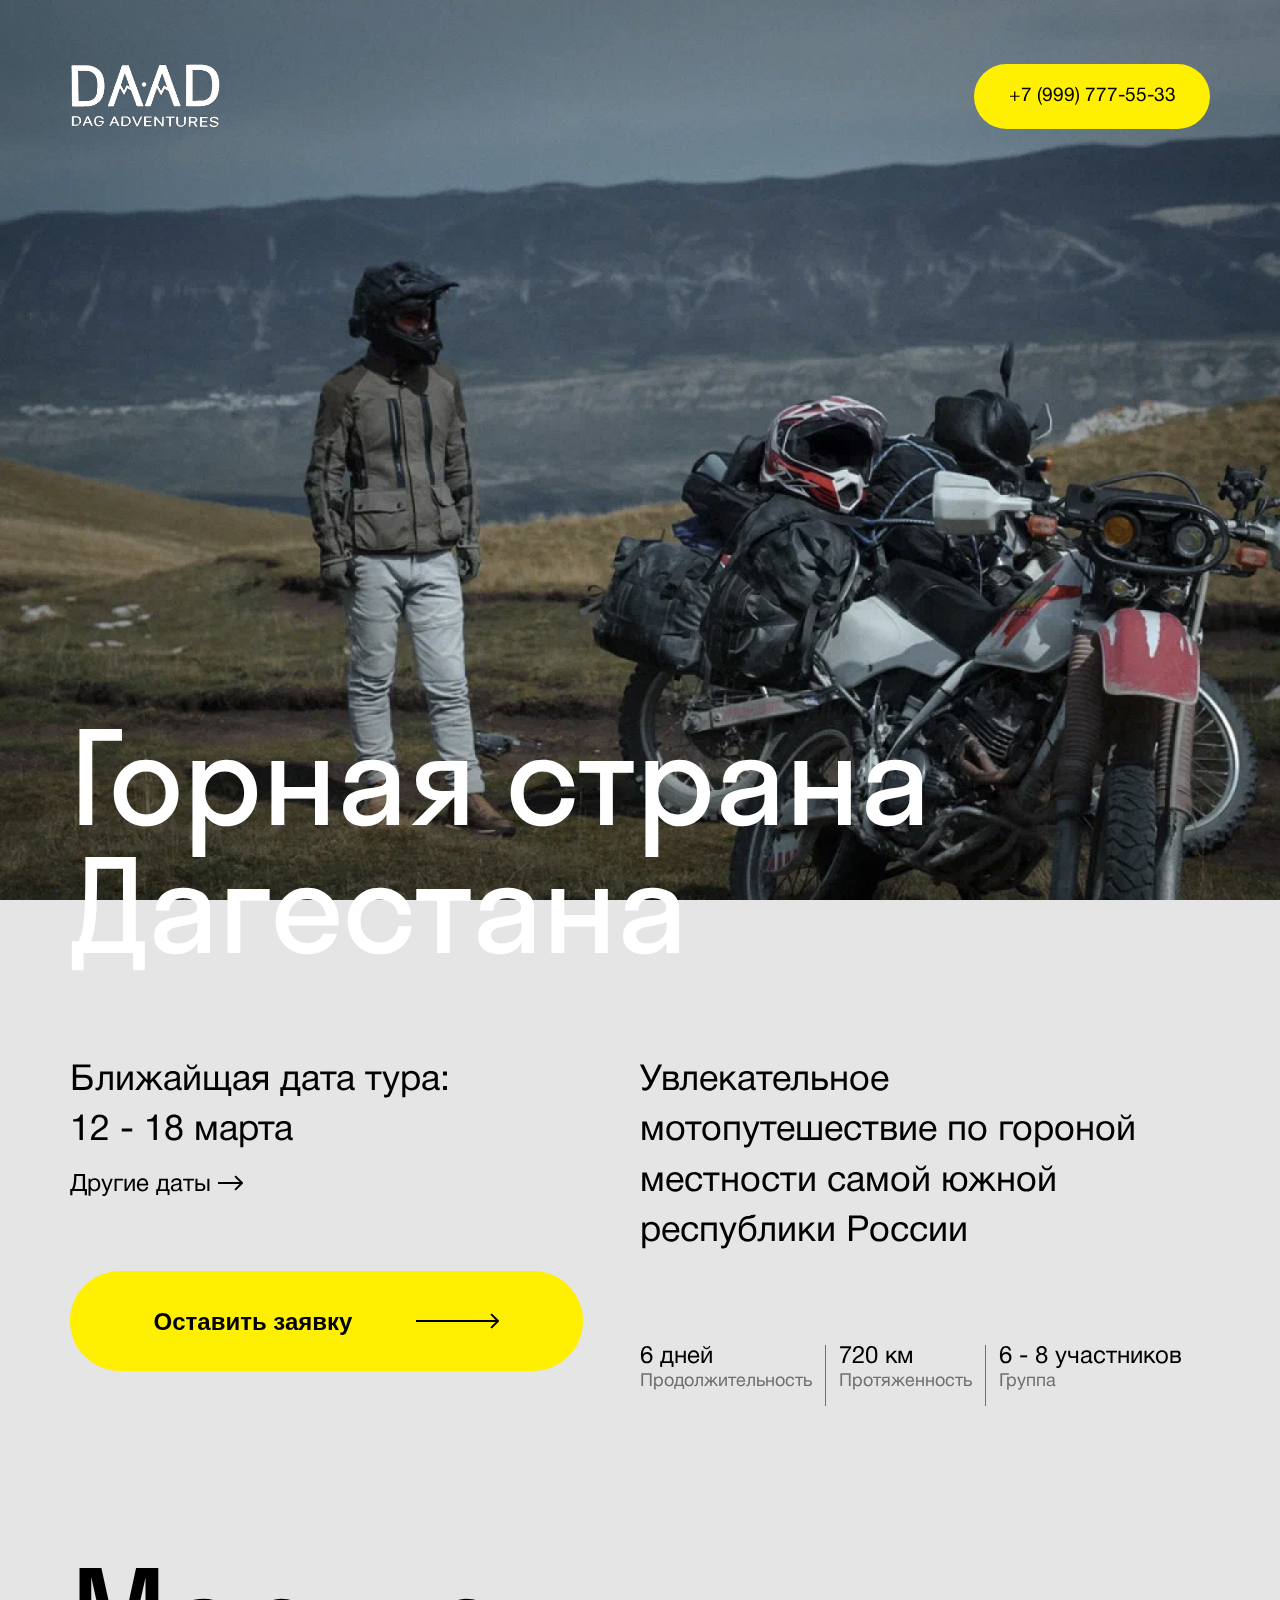
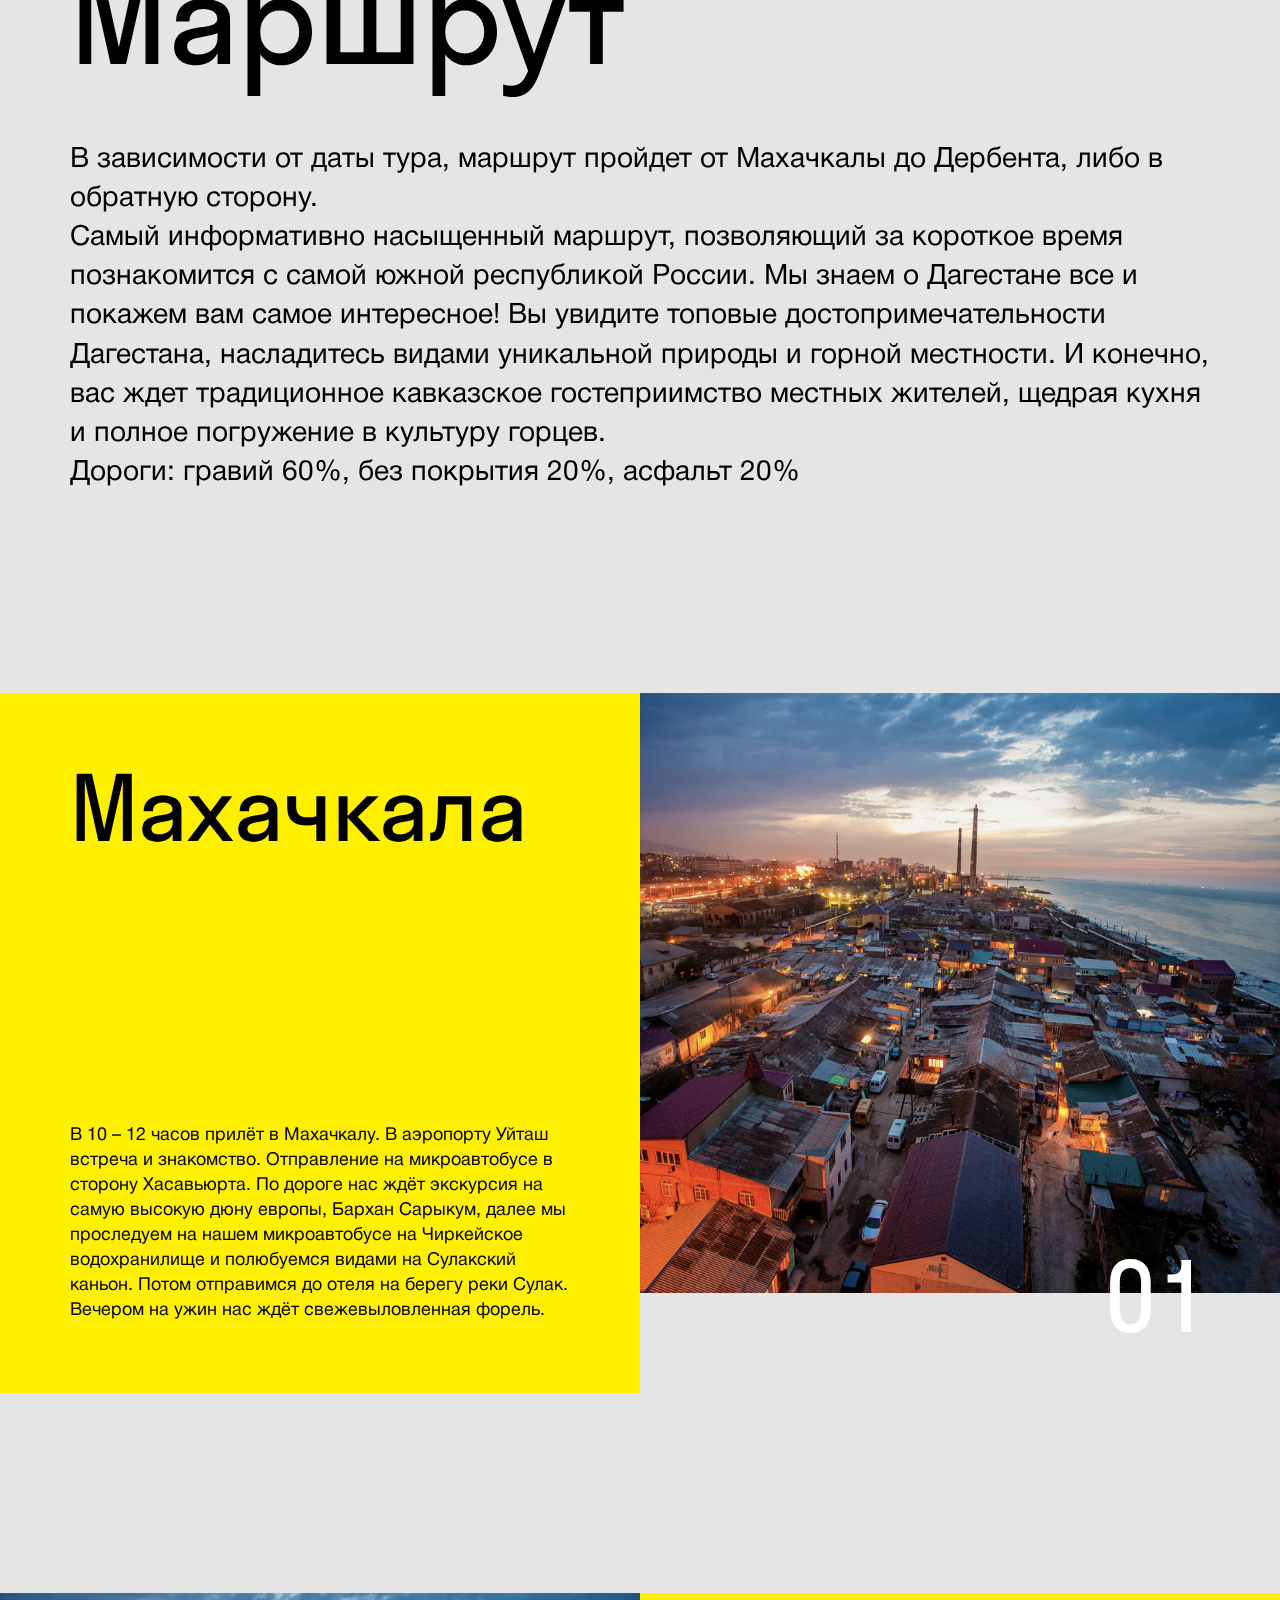
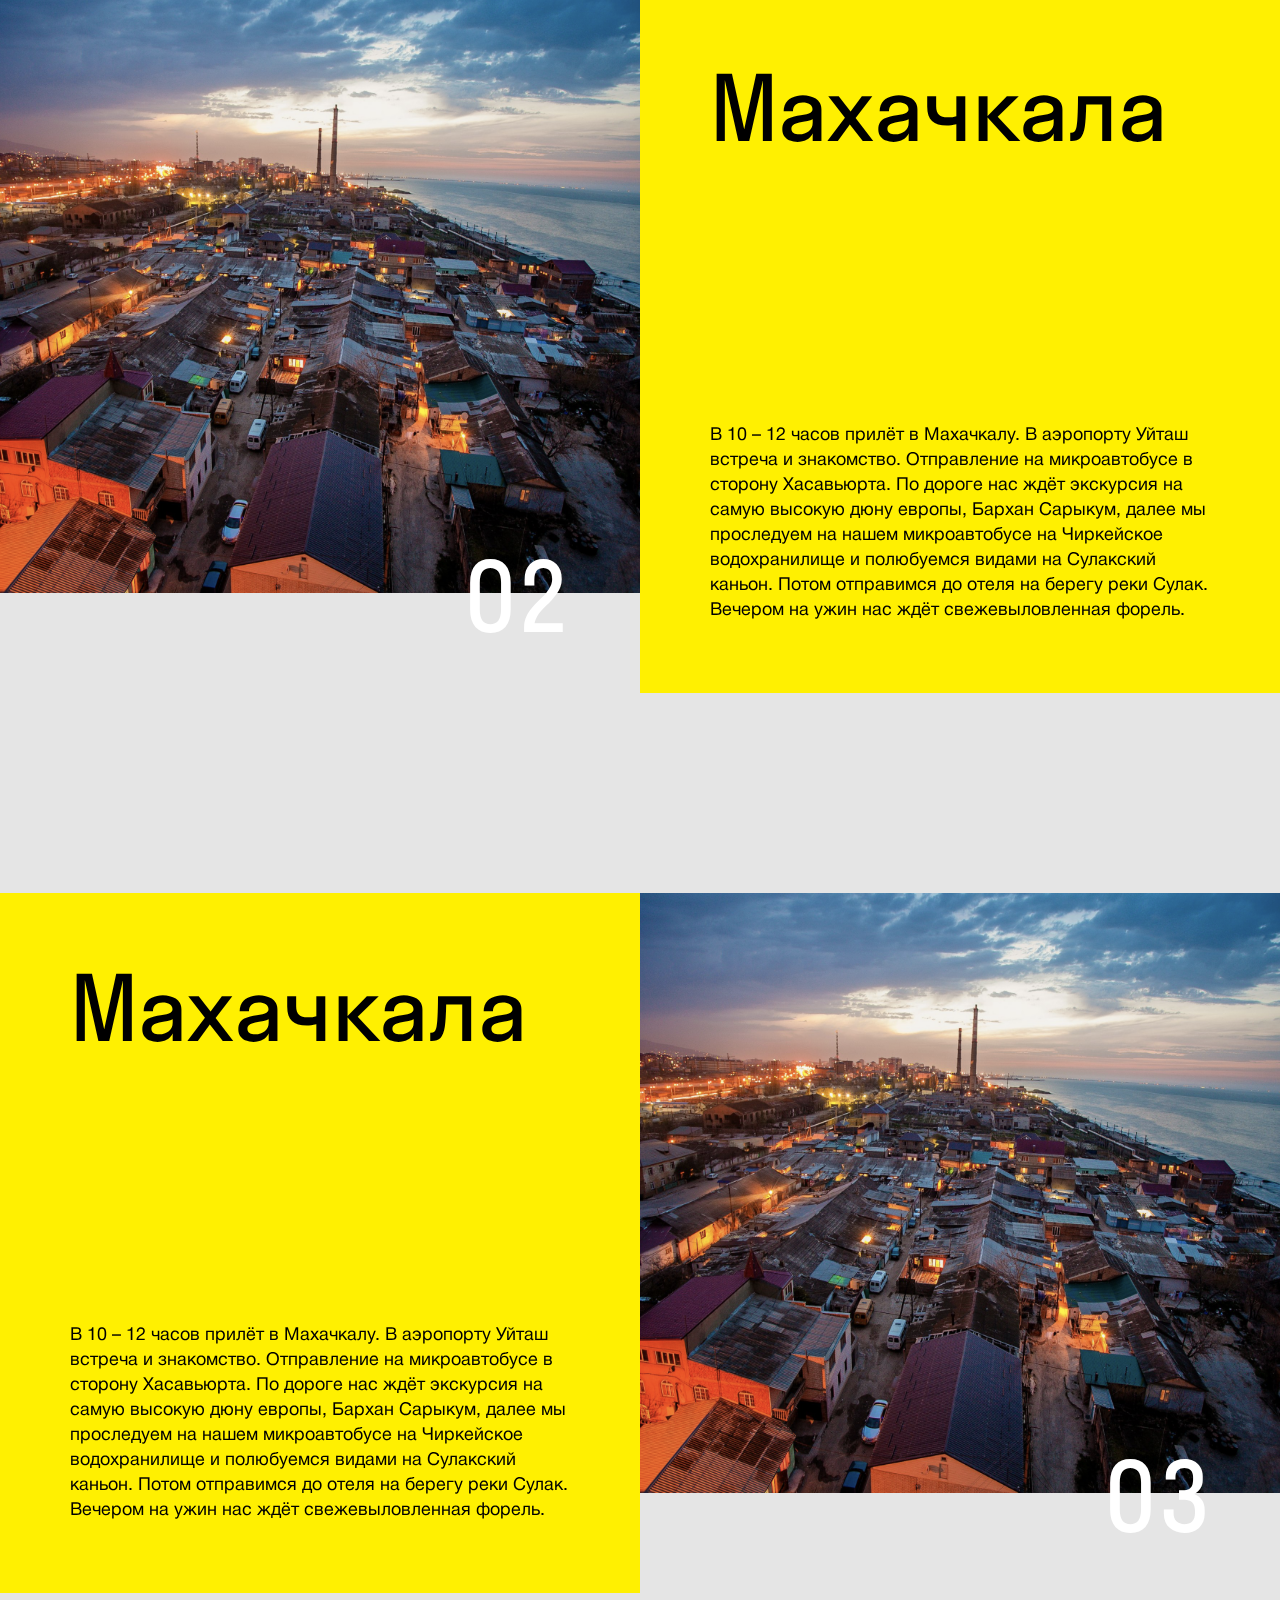
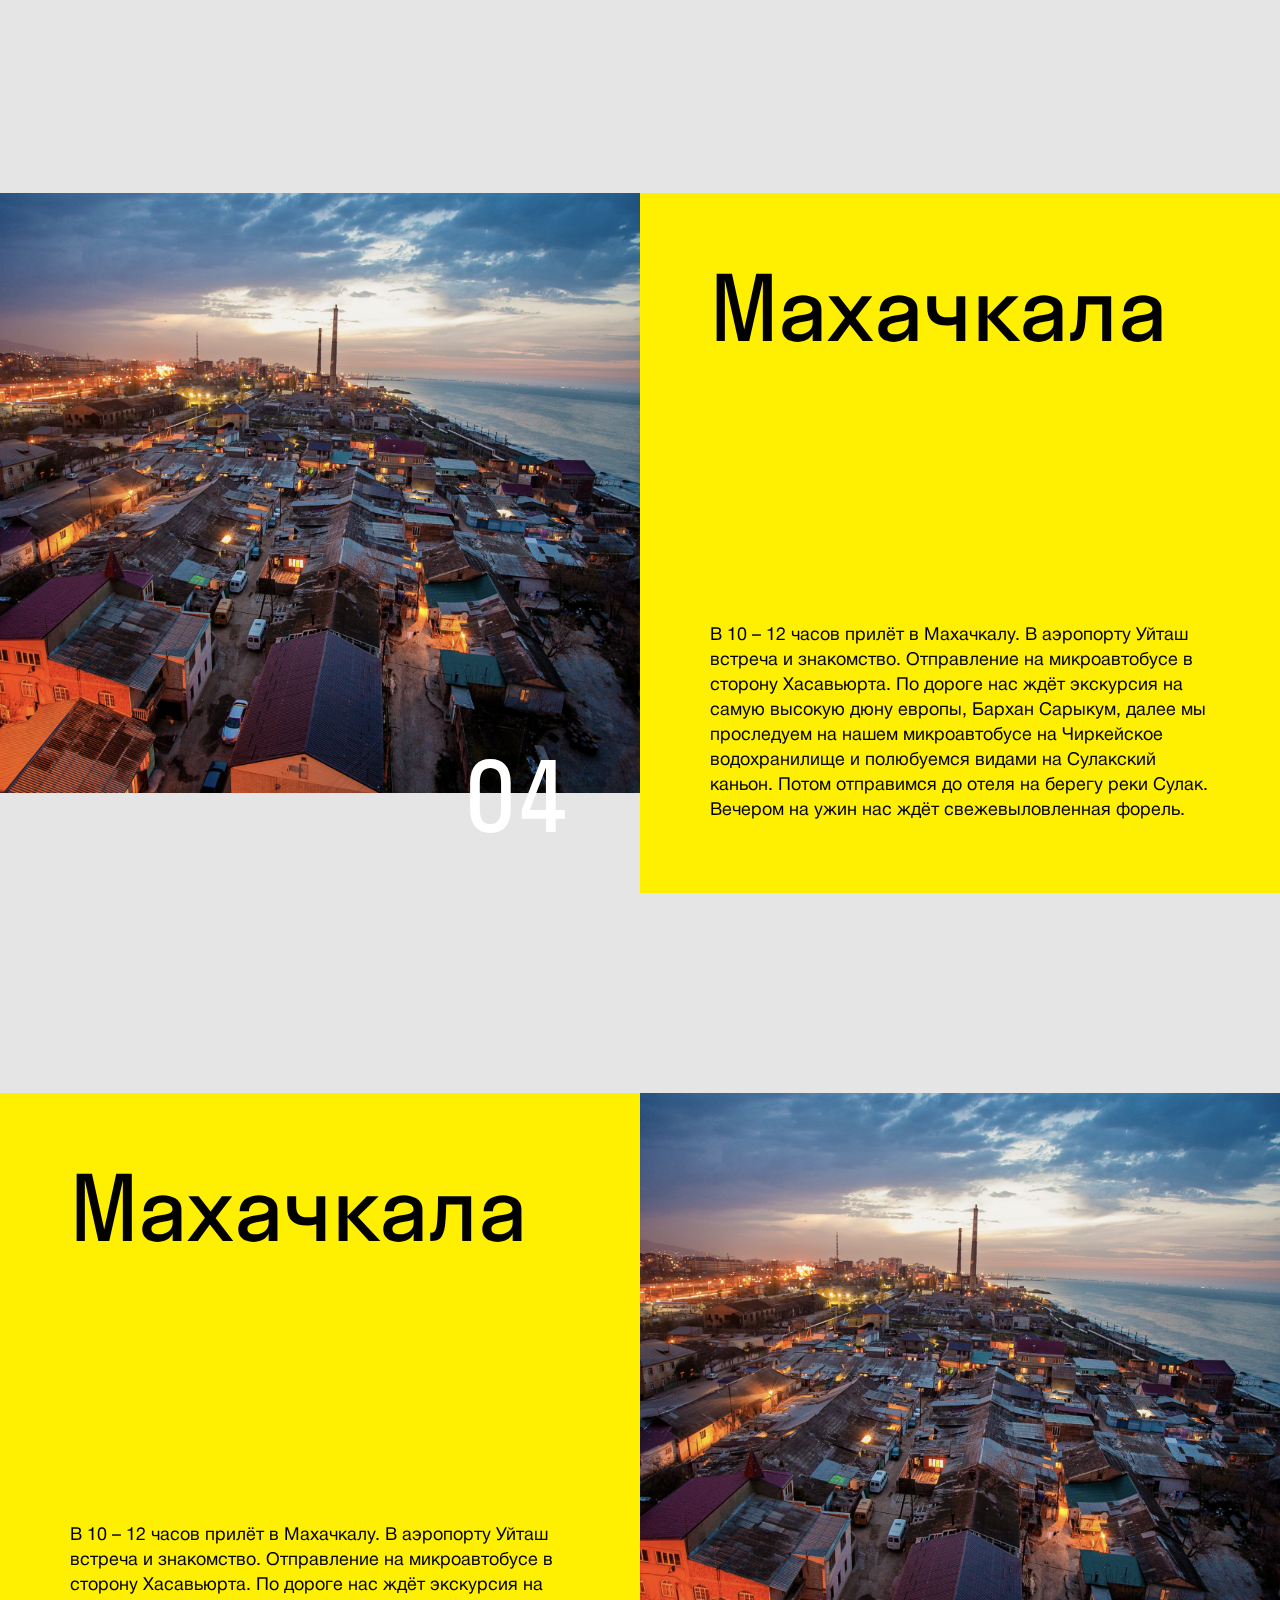
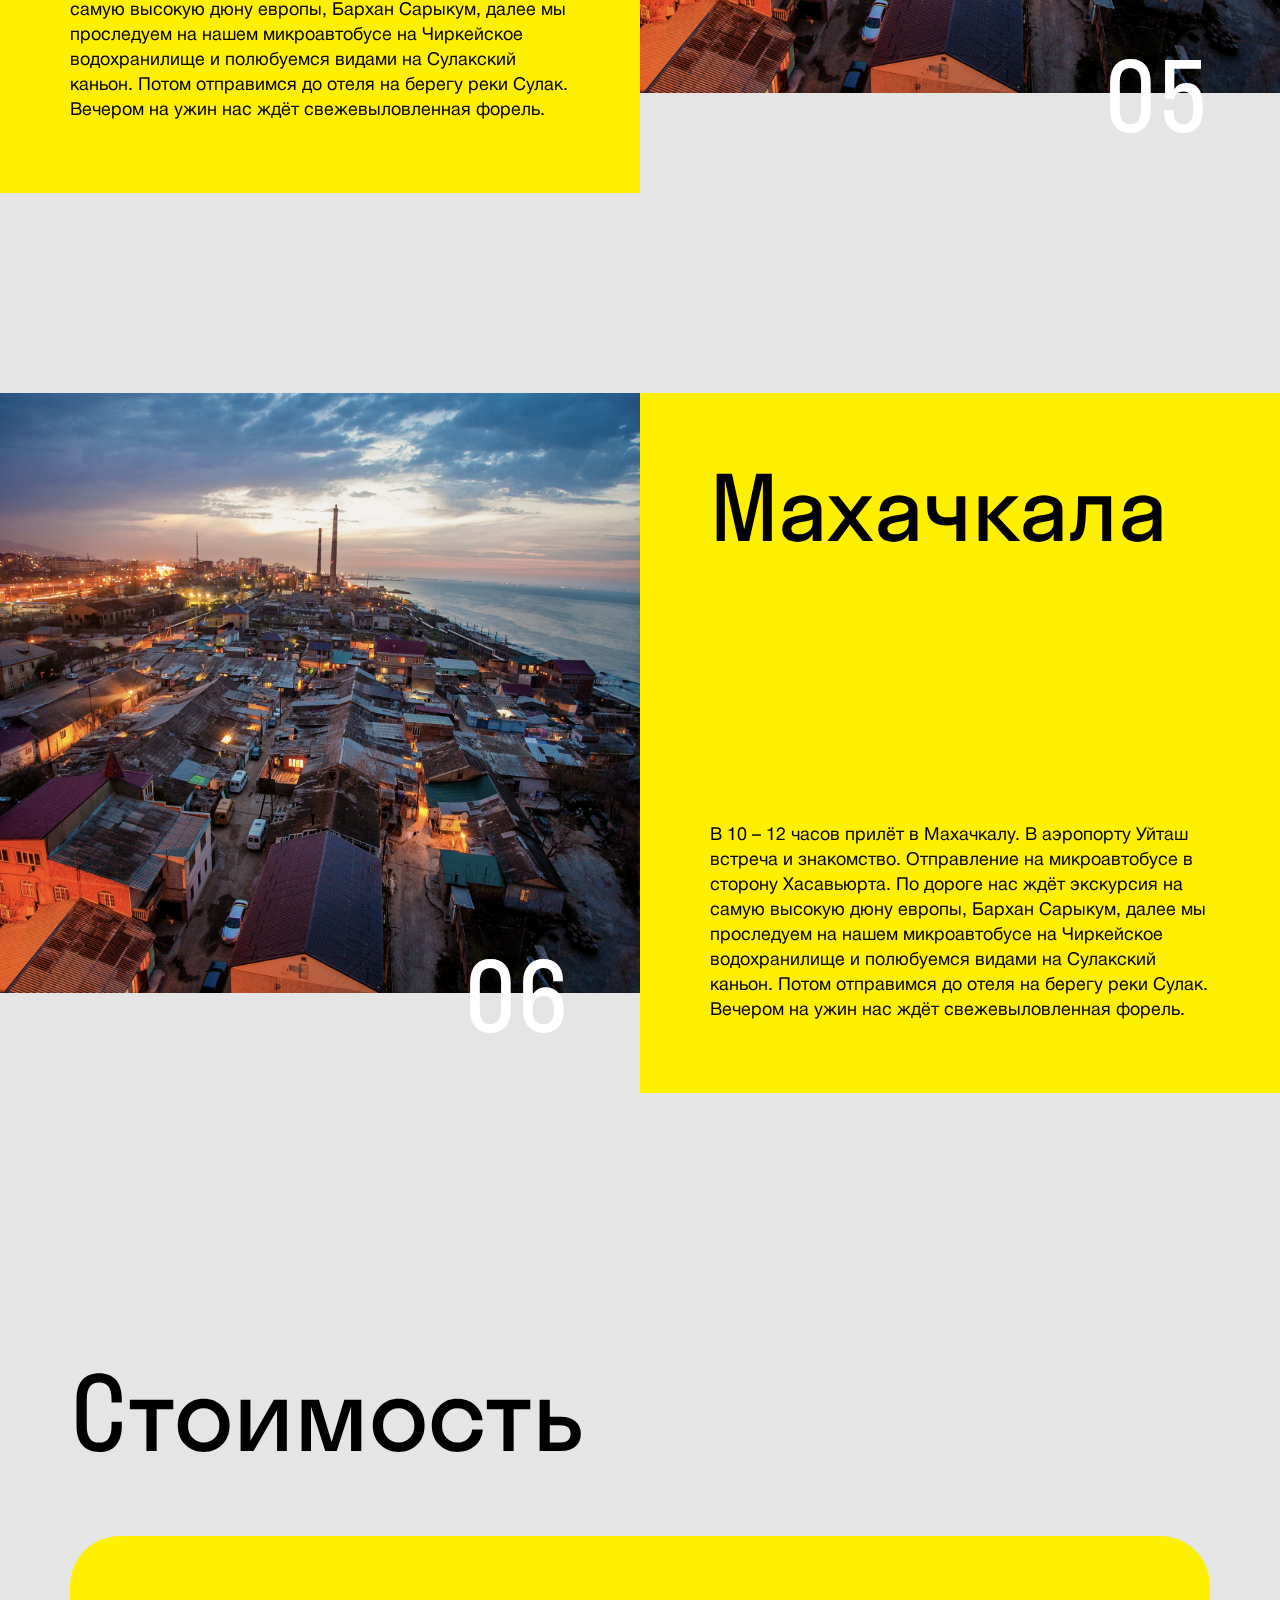
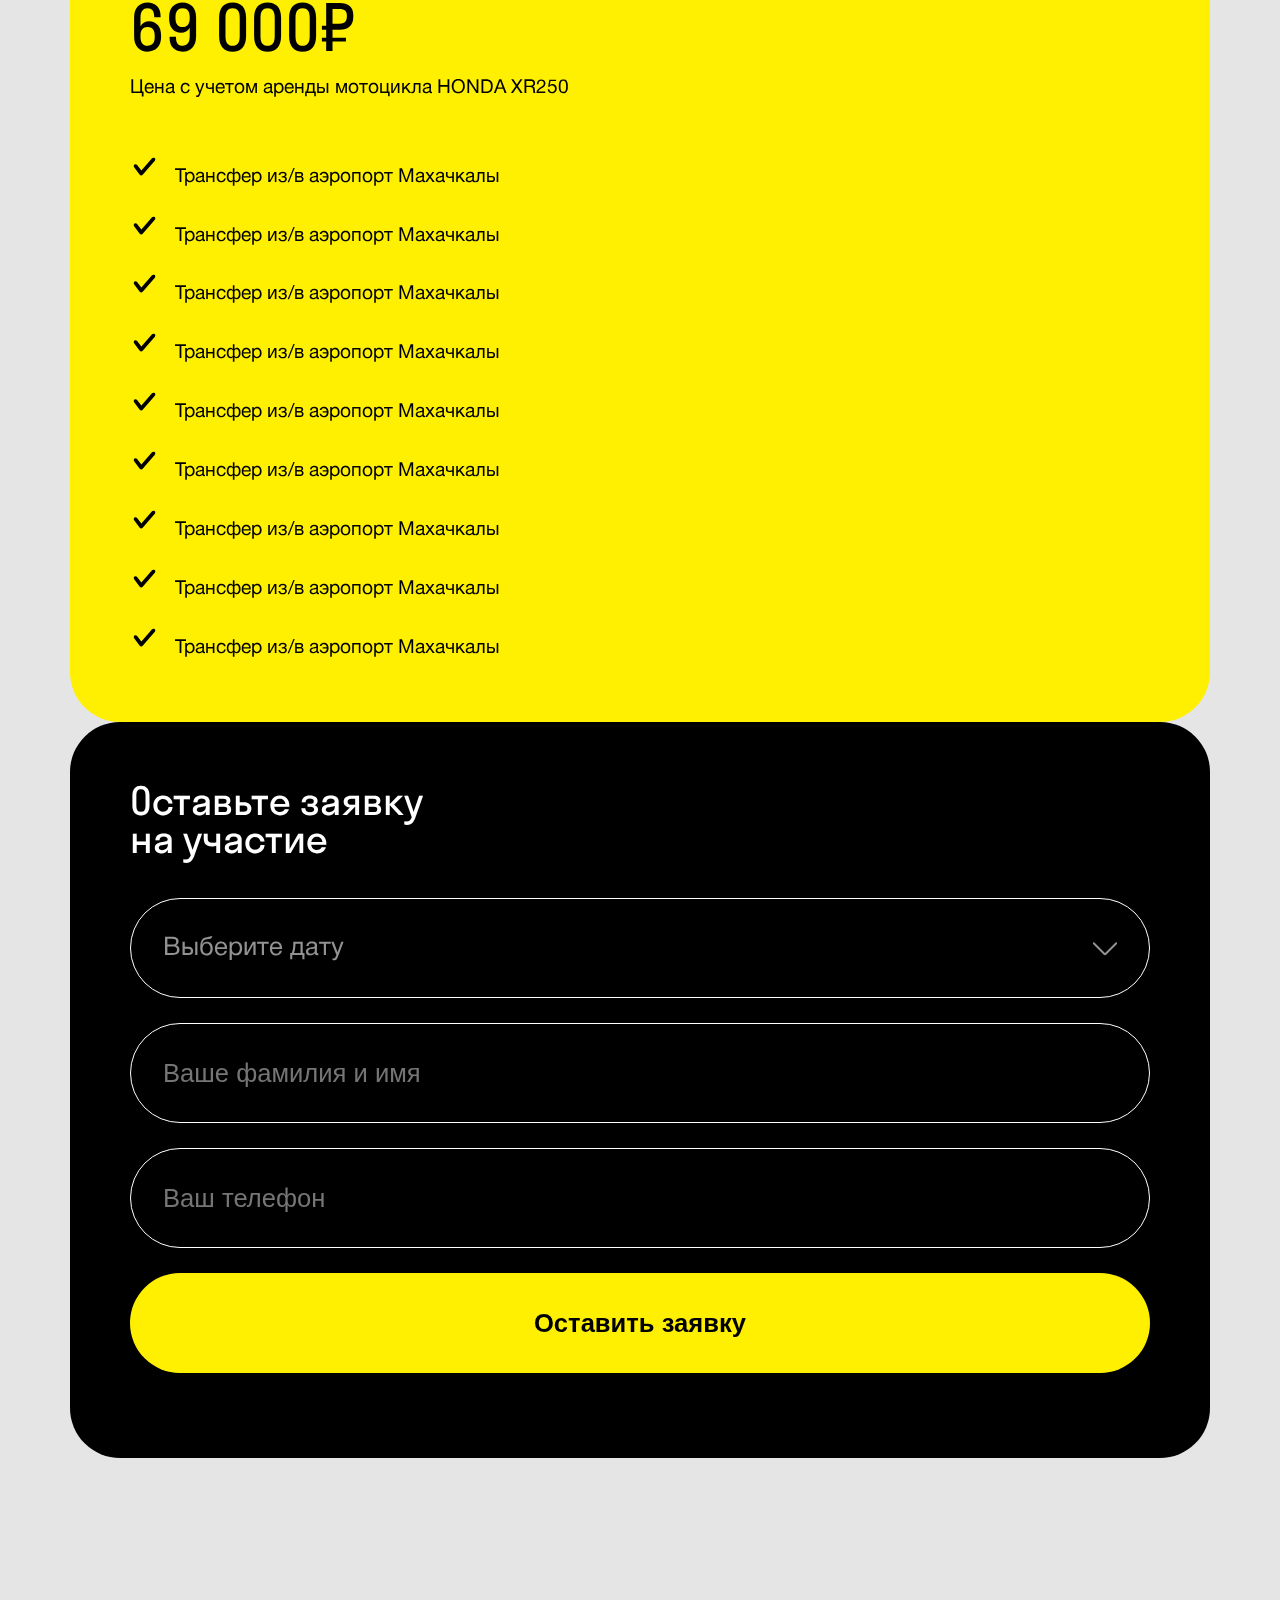
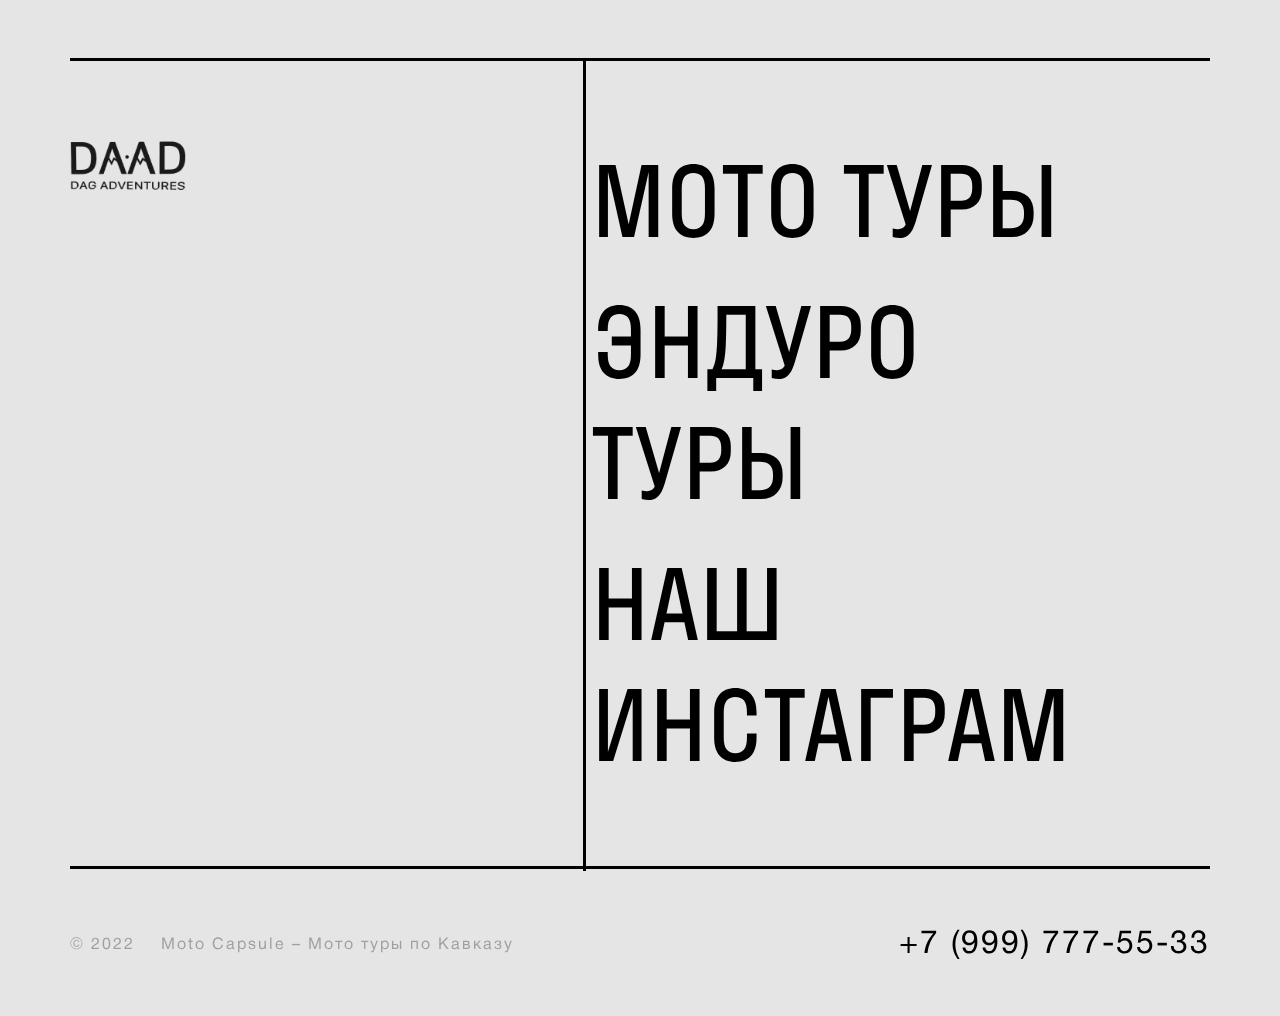
==== commit c1315a8c: "Завершающий коммит" ====
--- a/cartTour.html
+++ b/cartTour.html
@@ -24,54 +24,61 @@
         </section>
             
         <section class="cart-info">
-            <div class="row cart-info__row">
-                <div class="col-6">
+            <div class="columns">
+                <div class="column column__data">
                     <div class="cart-info__data">
                         <span class="cart-info-data__static">Ближайщая дата тура:</span>
-                        <span class="cart-info-data__dynamic"> 12 – 18 марта</span>
-                    </div>
-                    <a class="cart-info__link">Другие даты <img src="img/Arrow4.svg" alt="next" class="cart-info-link__arrow"></a>
-                </div>
-                <div class="col-6 cart-info__text">
-                    Увлекательное мотопутешествие 
-                    по горной местности самой южной республики России.
-                </div>
-            </div>
-            <div class="row">
-                <div class="col-6">
+                        <span class="cart-info-data__dynamic">12 - 18 марта</span>
+                    </div>
+                    <a href="#" class="cart-info__link">Другие даты 
+                        <img src="img/Arrow4.svg" alt="Другие даты" class="cart-info-link__arrow">
+                        <img src="img/Arrow5.svg" alt="Оставить заявку" class="cart-info-link__arrow__hide">
+                    </a>
+                </div>
+                <div class="column column__btn">
                     <button class="btn">
                         <span class="cart-btn__item">Оставить заявку</span>
-                        <img src="img/Arrow5.svg" alt="arrow" class="cart-btn__arrow">
+                        <img src="img/Arrow5.svg" alt="Оставить заявку" class="cart-btn__arrow">
                     </button>
                 </div>
-                <div class="col-6 cart-info-right">
-                    <div class="cart-info-righ__col">
-                        <div class="cart-info-right__dynamic">6 дней</div>
-                        <div class="cart-info-right__static">Продолжительность</div>
-                    </div>
-                    <div class="arrow"></div>
-                    <div class="cart-info-righ__col">
-                        <div class="cart-info-right__dynamic">720 км</div>
-                        <div class="cart-info-right__static">Протяженность</div>
-                    </div>
-                    <div class="arrow"></div>
-                    <div class="cart-info-righ__col">
-                        <div class="cart-info-right__dynamic">6 - 8 участников</div>
-                        <div class="cart-info-right__static">Группа</div>
-                    </div>
-                </div>
-            </div>
-        </section>
+            </div>
+            <div class="columns">
+                <div class="column column__title">
+                    <p class="cart-info__text">
+                        Увлекательное мотопутешествие по гороной местности самой южной республики России
+                    </p>
+                </div>
+                <div class="column column__statistics">
+                    <div class="cart-info-right">
+                        <div class="cart-info-right-col">
+                            <div class="cart-info-right__dynamic">6 дней</div>
+                            <div class="cart-info-right__static">Продолжительность</div>
+                        </div>
+                        <div class="arrow"></div>
+                        <div class="cart-info-right-col">
+                            <div class="cart-info-right__dynamic">720 км</div>
+                            <div class="cart-info-right__static">Протяженность</div>
+                        </div>
+                        <div class="arrow"></div>
+                        <div class="cart-info-right-col">
+                            <div class="cart-info-right__dynamic">6 - 8 участников</div>
+                            <div class="cart-info-right__static">Группа</div>
+                        </div>
+                    </div>
+                </div>
+            </div>
+        </section>
+
         <section class="way">
             <div class="row way-header">
-                <div class="col-6">
+                <div class="col-lg-6">
                     <h2 class="way-header__item">Маршрут</h2>
                 </div>
-                <div class="col-6"></div>
+                <div class="col-lg-6"></div>
             </div>
             <div class="row way-descr">
-                <div class="col-6"></div>
-                <div class="col-6 col-way__descr">
+                <div class="col-lg-6"></div>
+                <div class="col-lg-6 col-way__descr">
                     <p class="way-descr__item">
                         В зависимости от даты тура, маршрут пройдет от Махачкалы до Дербента, либо в обратную сторону.
                     </p>
@@ -192,8 +199,8 @@
         </section>
         <section class="price">
             <h5 class="price__header">Стоимость</h5>
-            <div class="row">
-                <div class="col-6 price__yellow-block">
+            <div class="row price__row">
+                <div class="col-md-6 price__yellow-block">
                     <h6 class="yellow-block__header"><span class="price-header__item">69 000</span>₽</h6>
                     <p class="price-yellow__title">Цена с учетом аренды мотоцикла HONDA XR250</p>
                     <ul class="yellow-block__descr">
@@ -235,7 +242,7 @@
                         </li>
                     </ul>
                 </div>
-                <div class="col-6 price__black-block">
+                <div class="col-md-6 price__black-block">
                     <h6 class="black-block__header">Оставьте заявку <br> на участие</h6>
                     <form action="" class="form">
                         <div class="select">
--- a/css/main.css
+++ b/css/main.css
@@ -473,7 +473,17 @@
 }
 
 .cart-info {
+    display: grid;
+    grid-template-columns: repeat(2, 1fr);
     padding: 0 70px;
+}
+
+.column__data {
+    margin-bottom: 69px;
+}
+
+.column__title {
+    margin-bottom: 87px;
 }
 
 .cart-info__data {
@@ -841,6 +851,15 @@
     padding: 50px 70px;
 }
 
+.catalog__link {
+    color: #FFF;
+    text-decoration: none;
+}
+
+.cart-info-link__arrow__hide {
+    display: none;
+}
+
 /***************************************************** MEDIA QUERYS ***********************************************/
 
 @media screen and (max-width: 1800px) {
@@ -897,6 +916,9 @@
     }
     .cart-catalog__img {
         height: 700px;
+    }
+    .price__header {
+        font-size: 8vw;
     }
 }
 
@@ -937,6 +959,51 @@
     .banner__descr {
         top: -105px;
     }
+    .cart-info__text,
+    .cart-info-right {
+        padding-right: 5%;
+    }
+    .cart-catalog__header {
+        font-size: 7vw;
+    }
+    .cart-catalog__title {
+        font-size: 1.4vw;
+    }
+    .cart-catalog {
+        height: 700px;
+    }
+    .cart-catalog__img {
+        height: 600px;
+    }
+    .yellow-block__header {
+        font-size: 5vw;
+    }
+    .price-yellow__title {
+        font-size: 1.5vw;
+    }
+    .yellow-block-descr__item {
+        font-size: 1.5vw;
+    }
+    .black-block__header {
+        font-size: 3vw;
+    }
+    .select__outline,
+    .form-name__item,
+    .form-phone__item,
+    .form-btn__item {
+        height: 100px;
+        font-size: 2vw;
+        padding: 0 32px;
+    }
+    .btn {
+        width: 90%;
+    }
+    .cart-btn__arrow {
+        margin-left: 5vw;
+    }
+    .cart-banner__descr {
+        font-size: 10vw;
+    }
 }
 
 @media screen and (max-width: 1200px) {
@@ -960,6 +1027,61 @@
     }
     .banner__descr {
         top: -90px;
+    }
+    .cart-info__text, .cart-info-right {
+        padding: 0;
+    }
+    .cart-info__data {
+        font-size: 3vw;
+    }
+    .cart-info__link {
+        font-size: 2vw;
+    }
+    .cart-info__text {
+        font-size: 2vw;
+    }
+    .cart-info-right__dynamic {
+        font-size: 2vw;
+    }
+    .cart-info-right__static {
+        font-size: 1vw;
+    }
+    .way-descr__item {
+        font-size: 2vw;
+    }
+    .cart-btn__item {
+        font-size: 2vw;
+    }
+    .btn {
+        height: 80px;
+    }
+    .cart-catalog__img {
+        height: 70vh;
+    }
+    .catalog-blog__text,
+    .cart-catalog {
+        height: 80vh;
+    }
+    .cart-catalog__container {
+        height: 10vh;
+    }
+    .price-yellow__title {
+        margin-bottom: 32px;
+    }
+    .yellow-block-descr__img {
+        width: 16px;
+        height: 16px;
+    }
+    .yellow-block-descr__item:not(:last-child) {
+        margin-bottom: 16px;
+    }
+    .price__yellow-block {
+        padding: 32px;
+    }
+    .select__outline, .form-name__item, .form-phone__item, .form-btn__item {
+        height: 65px;
+        font-size: 16px;
+        line-height: 140%;
     }
 }
 
@@ -1241,6 +1363,265 @@
     .catalog2__body {
         margin-bottom: 80px;
     }
+    .cart-banner__descr {
+        font-size: 15vw;
+    }
+    .cart-banner {
+        margin-bottom: 128px;
+    }
+    .cart-info__data {
+        font-size: 7vw;
+        margin-bottom: 10px;
+    }
+    .cart-info {
+        grid-template-columns: repeat(1, 1fr);
+    }
+    .cart-info__link {
+        font-size: 4vw;
+        padding-left: 5px;
+    }
+    .cart-info-link__arrow {
+        display: none;
+    }
+    .cart-info-link__arrow__hide {
+        display: inline;
+    }
+    .column__data {
+        margin-bottom: 60px;
+    }
+    .btn {
+        width: 50vw;
+        margin-right: 0;
+    }
+    .column__btn {
+        margin-bottom: 60px;
+    }
+    .cart-info__text {
+        font-size: 4vw;
+    }
+    .column__title {
+        margin-bottom: 6px;
+    }
+}
+
+
+@media screen and (max-width: 800px) {
+    .catalog__block {
+        bottom: -170px;
+    }
+    .price {
+        padding: 0;
+    }
+    .price__header {
+        font-size: 55px;
+        line-height: 69px;
+        text-align: center;
+        margin-bottom: 30px;
+    }
+    .price__row {
+        width: 100%;
+        margin-right: 0;
+        margin-left: 0;
+    }
+    .price__yellow-block {
+        width: 100%;
+        padding: 25px 20px;
+        border-radius: 20px;
+    }
+    .cart-banner {
+        margin-bottom: 66px;
+        height: 75vh;
+    }
+    .cart-banner__descr {
+        bottom: -42px;
+        left: 20px;
+    }
+    .cart-info {
+        padding: 0 20px;
+    }
+    .cart-info-link__arrow__hide {
+        width: 24px;
+    }
+    .cart-btn__item {
+        font-size: 18px;
+        line-height: 140%;
+    }
+    .cart-btn__arrow {
+        width: 50px;
+        margin-left: 39px;
+    }
+    .cart-info__data {
+        font-size: 24px;
+        line-height: 140%;
+        margin-bottom: 5px;
+    }
+    .column__data {
+        margin-bottom: 30px;
+    }
+    .btn {
+        width: 280px;
+        height: 65px;
+    }
+    .cart-info__link {
+        font-size: 18px;
+        line-height: 140%;
+    }
+    .cart-info__text {
+        font-size: 24px;
+        line-height: 150%;
+        margin-bottom: 33px;
+    }
+    .cart-info-right {
+        display: block;
+    }
+    .arrow {
+        display: none;
+    }
+    .cart-info-right__dynamic {
+        font-family: "StratosLCWeb";
+        font-weight: normal;
+        font-size: 36px;
+        line-height: 140%;
+    }
+    .cart-info-right__static {
+        font-size: 18px;
+        line-height: 140%;
+    }
+    .cart-info-right-col {
+        position: relative;
+    }
+    .cart-info-right-col:not(:last-child) {
+        padding-bottom: 41px;
+    }
+    .cart-info-right-col:not(:last-child)::before {
+        content: "";
+        position: absolute;
+        bottom: 20px;
+        left: 0;
+        width: 75px;
+        height: 0.6pt;
+        background: #6F6F6F;
+    }
+    .way {
+        margin-top: 80px;
+        padding: 0 20px;
+        margin-bottom: 48px;
+    }
+    .way-header__item {
+        font-size: 64px;
+        line-height: 81px;
+        margin-bottom: 30px;
+    }
+    .way-descr__item {
+        width: 100%;
+        font-size: 18px;
+        line-height: 150%;
+    }
+    .way-descr__item:last-child {
+        margin-bottom: 0;
+    }
+    .way-header,
+    .way-descr {
+        margin-bottom: 0;
+    }
+    .cart-catalog {
+        position: relative;
+        display: flex;
+        flex-direction: column-reverse;
+        width: 100%;
+        height: 100%;
+    }
+    .cart-catalog__block:last-child {
+        display: flex;
+        flex-direction: column-reverse;
+        width: 100%;
+    }
+    .cart-catalog__container {
+        height: 18px;
+    }
+    .cart-catalog-catalog__item {
+        top: auto;
+        left: 0;
+        right: auto;
+        bottom: -18px;
+        font-size: 36px;
+        line-height: 100%;
+    }
+    .cart-catalog__img {
+        height: auto;
+    }
+    .catalog-blog__text {
+        position: absolute;
+        top: auto;
+        right: 40px;
+        left: auto;
+        bottom: -150px;
+        width: calc(100% - 40px);
+        height: auto;
+        padding: 20px;
+    }
+    .left {
+        position: absolute;
+        top: auto;
+        left: 40px;
+        right: auto;
+        bottom: -150px;
+    }
+    .cart-catalog__header {
+        font-size: 24px;
+        line-height: 100%;
+        margin-bottom: 15px;
+    }
+    .cart-catalog__title {
+        position: static;
+        font-size: 14px;
+        line-height: 140%;  
+    }
+    .cart .header {
+        top: 20px;
+        padding: 0 20px;
+    }
+    .yellow-block__header {
+        font-size: 64px;
+        line-height: 100%;
+    }
+    .price-yellow__title {
+        font-size: 18px;
+        line-height: 140%;
+    }
+    .yellow-block-descr__item {
+        font-size: 14px;
+        line-height: 140%;
+    }
+    .price__black-block {
+        border-radius: 20px;
+        padding: 20px;
+    }
+    .black-block__header {
+        font-size: 36px;
+        line-height: 100%;
+        margin-bottom: 20px;
+    }
+    .price {
+        margin-bottom: 80px;
+    }
+    .cart .footer {
+        width: 100%;
+        margin: 0;
+    }
+    .cart .footer__copy {
+        padding: 20px;
+    }
+    .cart-banner__img {
+        height: 75vh;
+    }
+}
+
+
+@media screen and (max-width: 700px) {
+    .catalog__block {
+        bottom: -230px;
+    }
 }
 
 @media screen and (max-width: 600px) {
@@ -1276,19 +1657,9 @@
     .descr__header {
         margin-bottom: 20px;
     }
-}
-
-
-@media screen and (max-width: 800px) {
-    .catalog__block {
-        bottom: -170px;
-    }
-}
-
-
-@media screen and (max-width: 700px) {
-    .catalog__block {
-        bottom: -230px;
+    .cart .header .logo {
+        width: 73.41px;
+        height: 32px;
     }
 }
 
@@ -1297,6 +1668,9 @@
     .catalog__block {
         bottom: -270px;
     }
+    .cart-catalog:not(:last-child) {
+        margin-bottom: 349px;
+    }
 }
 
 @media screen and (max-width: 375px) {
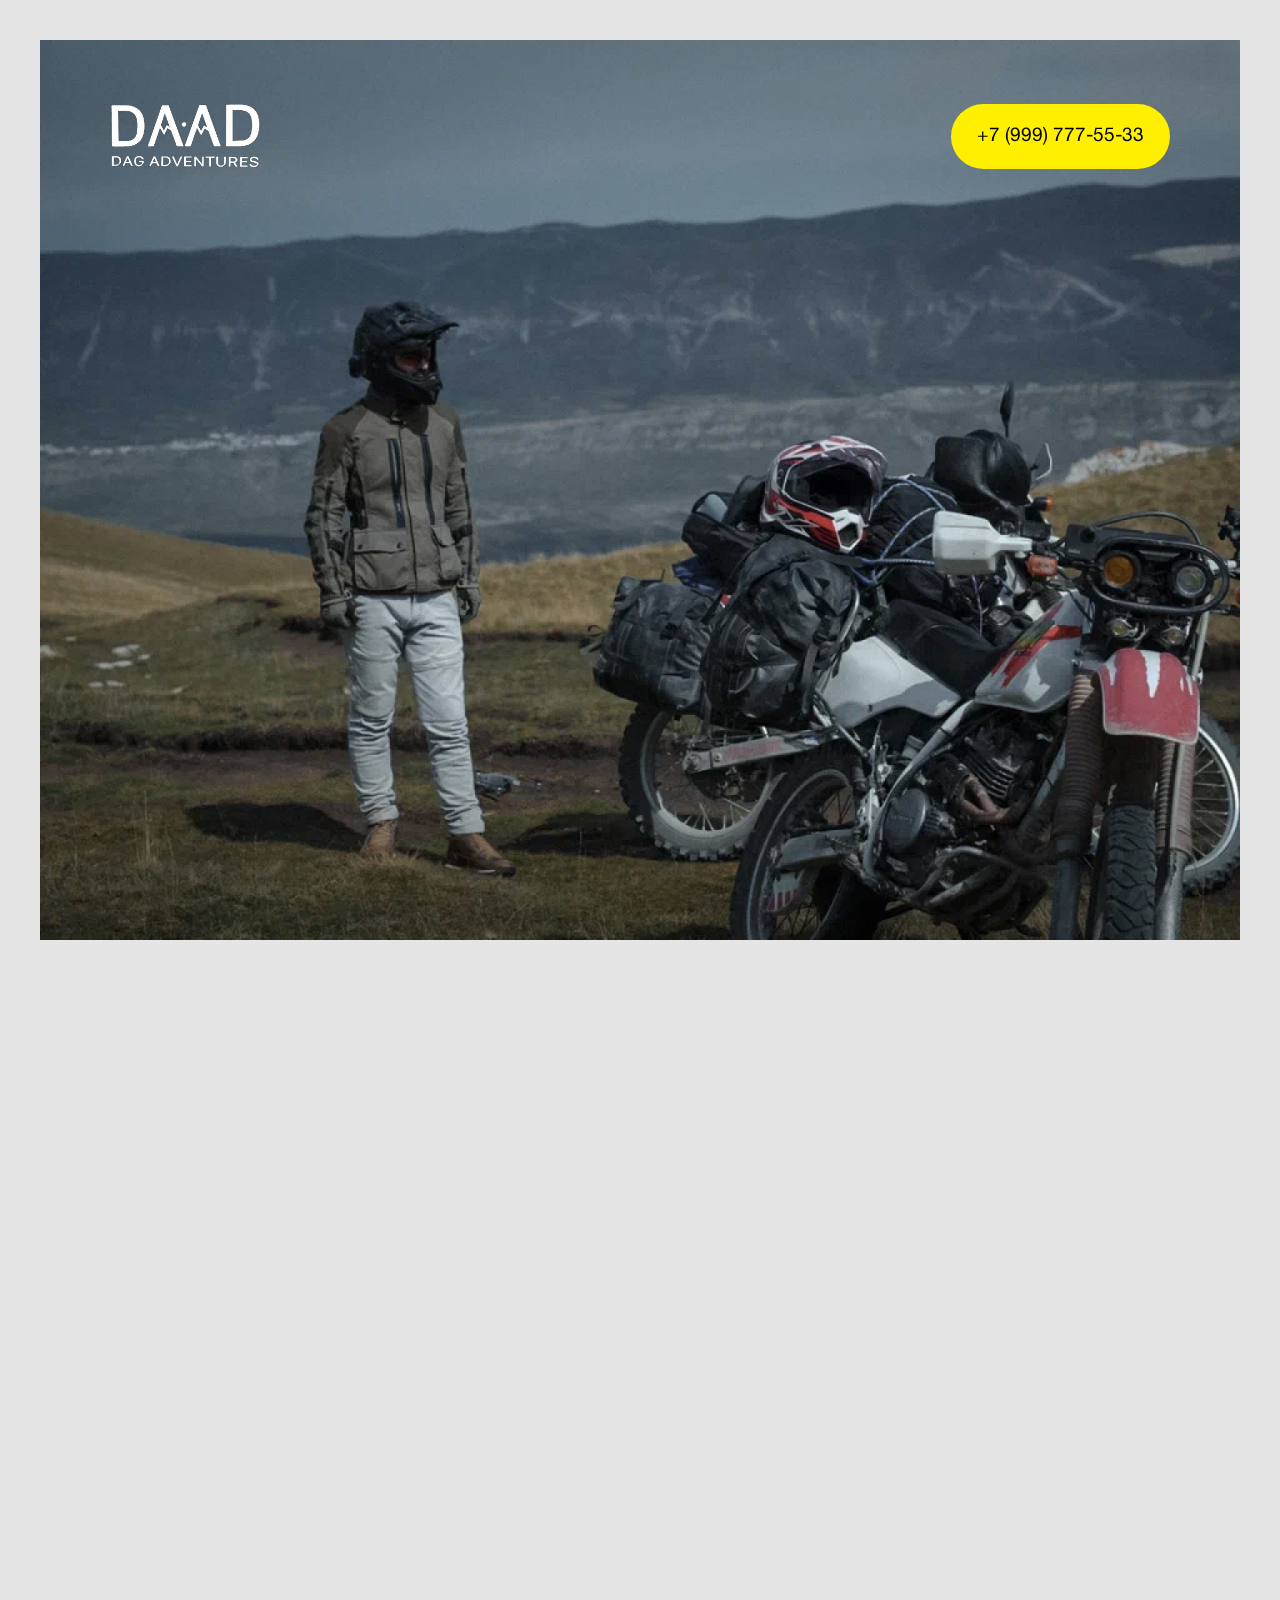
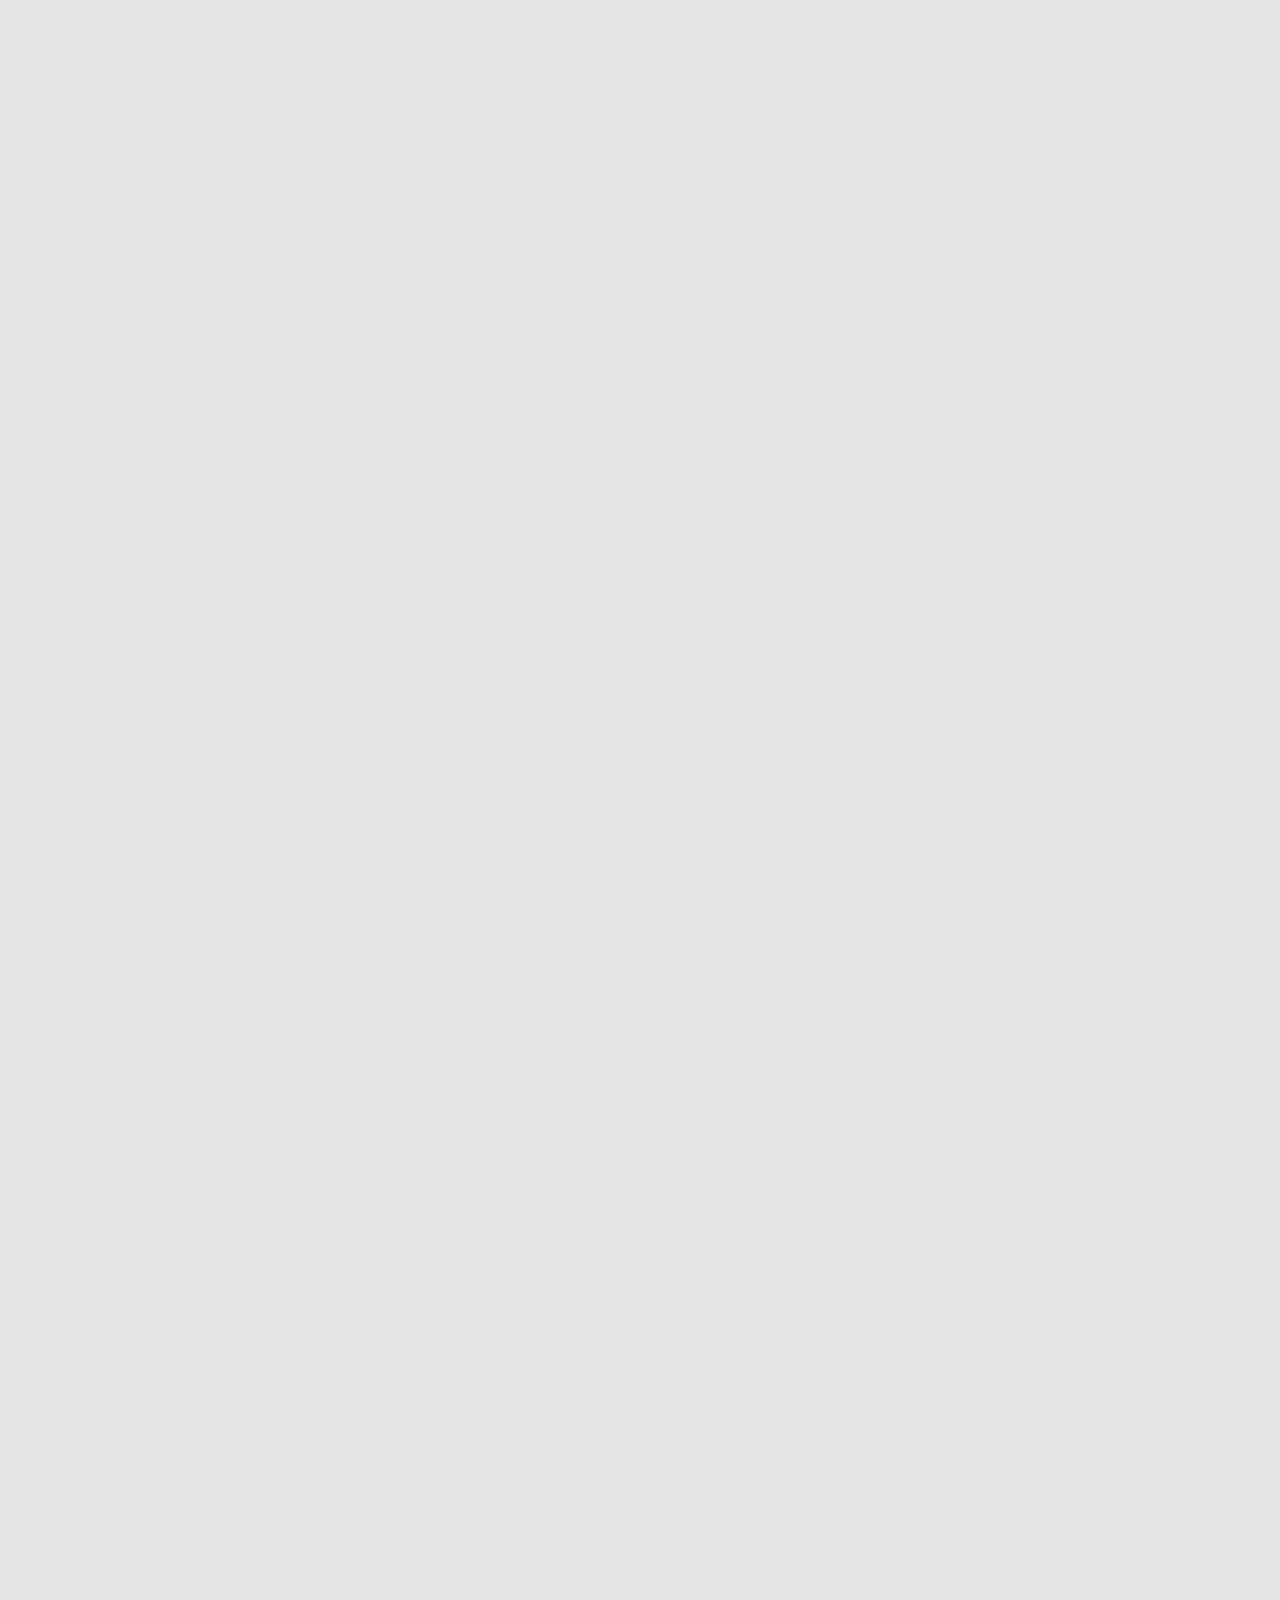
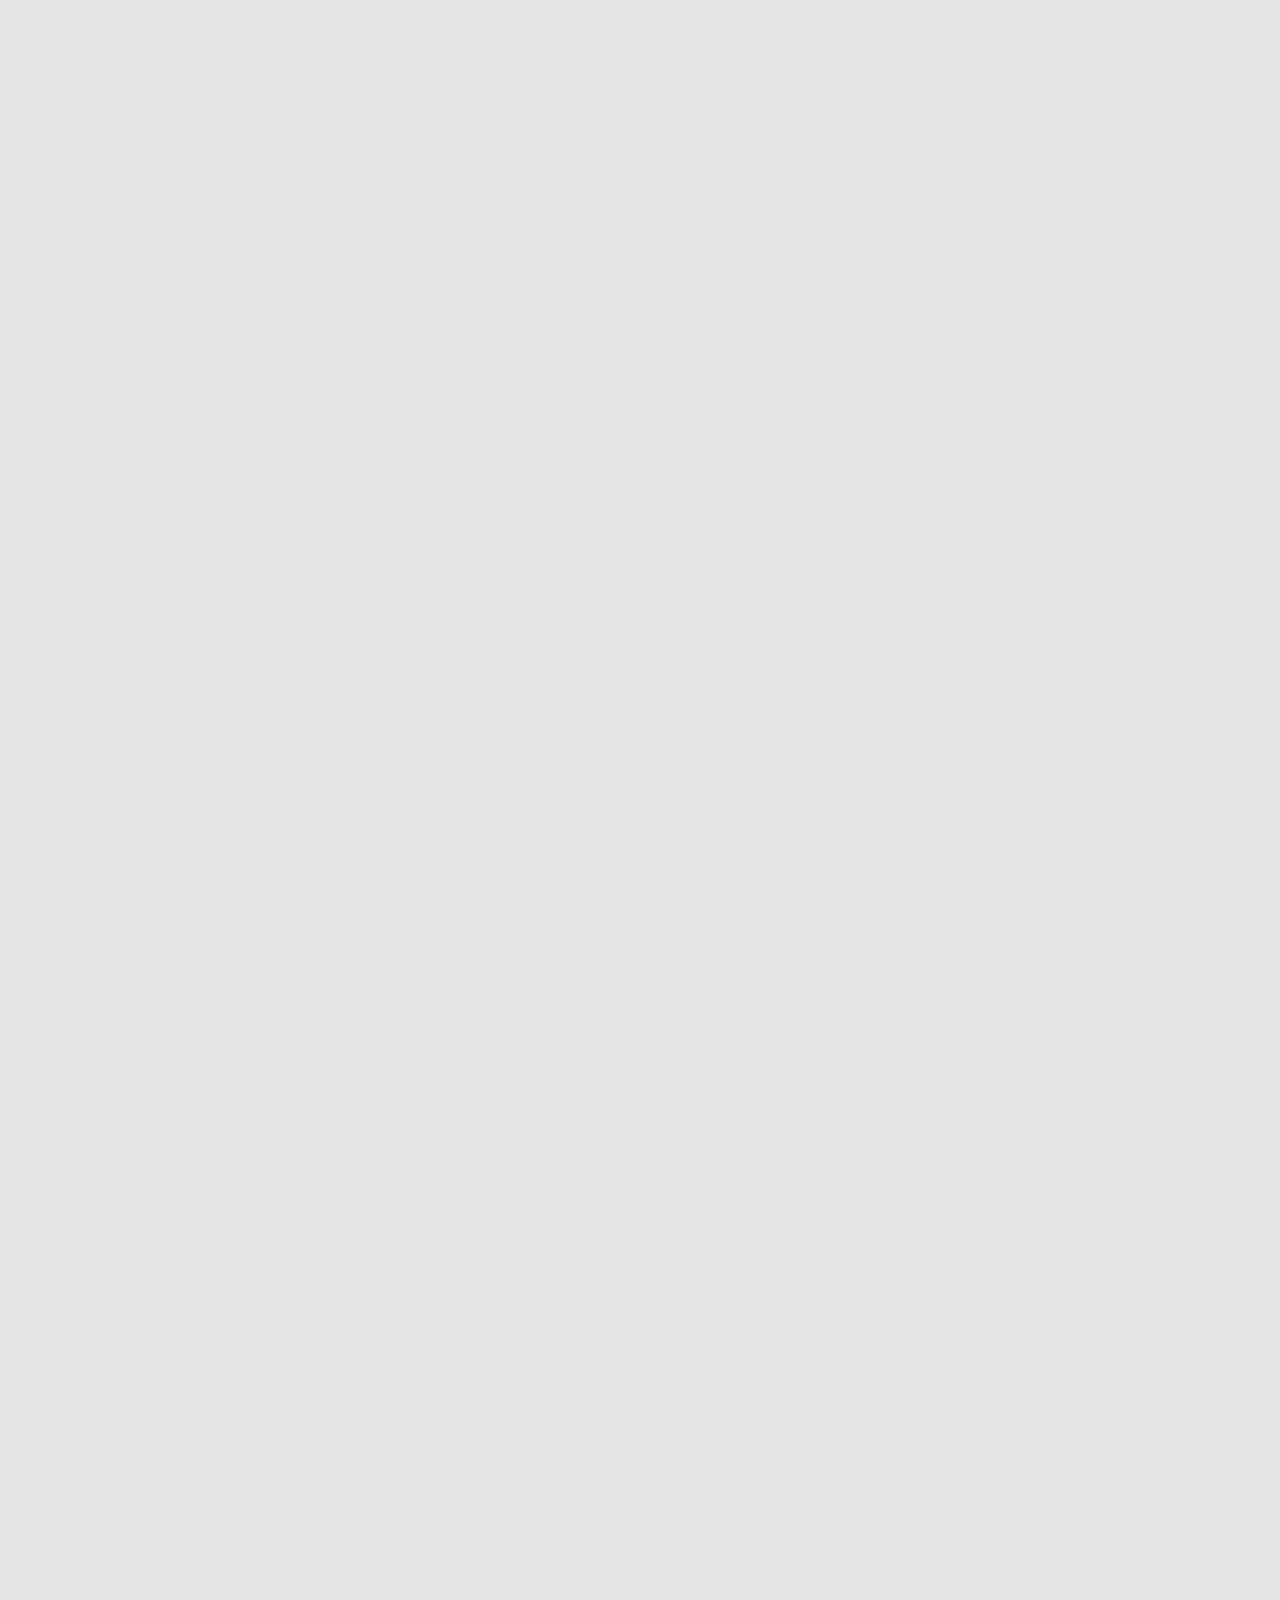
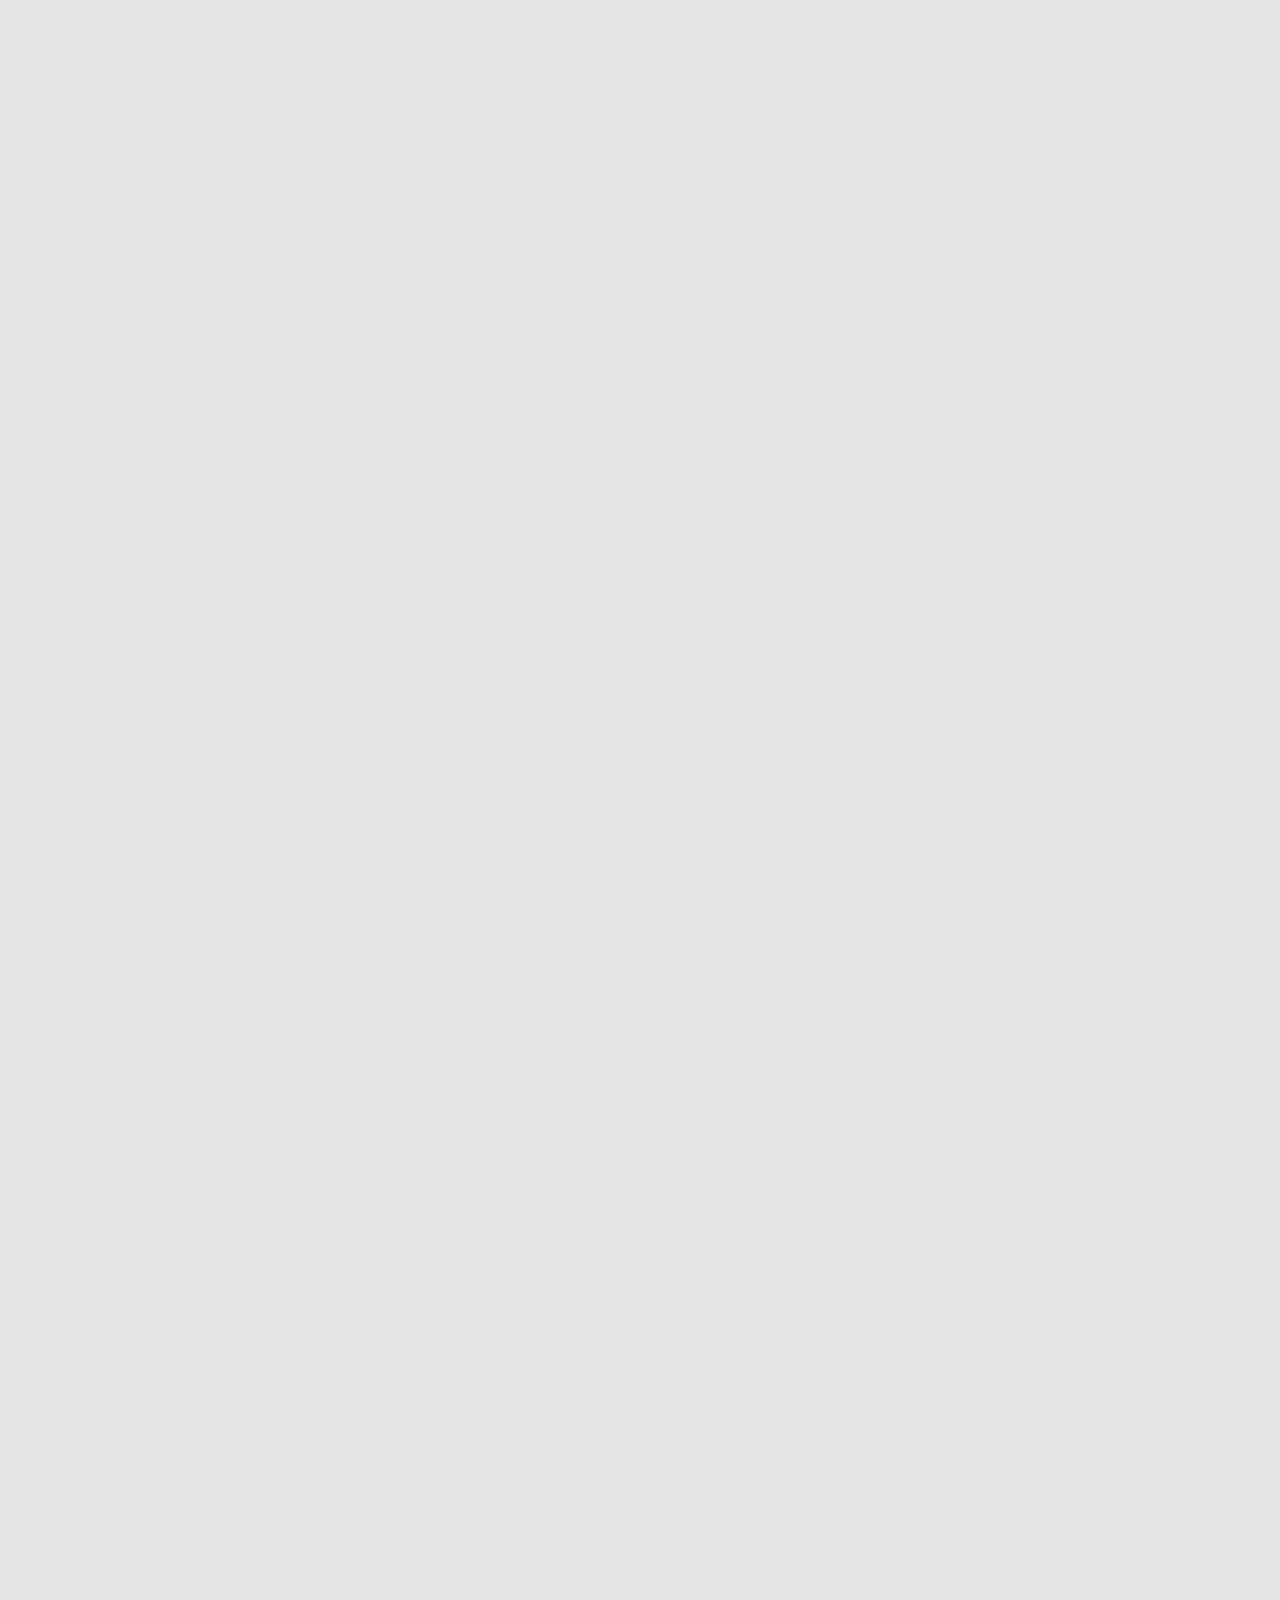
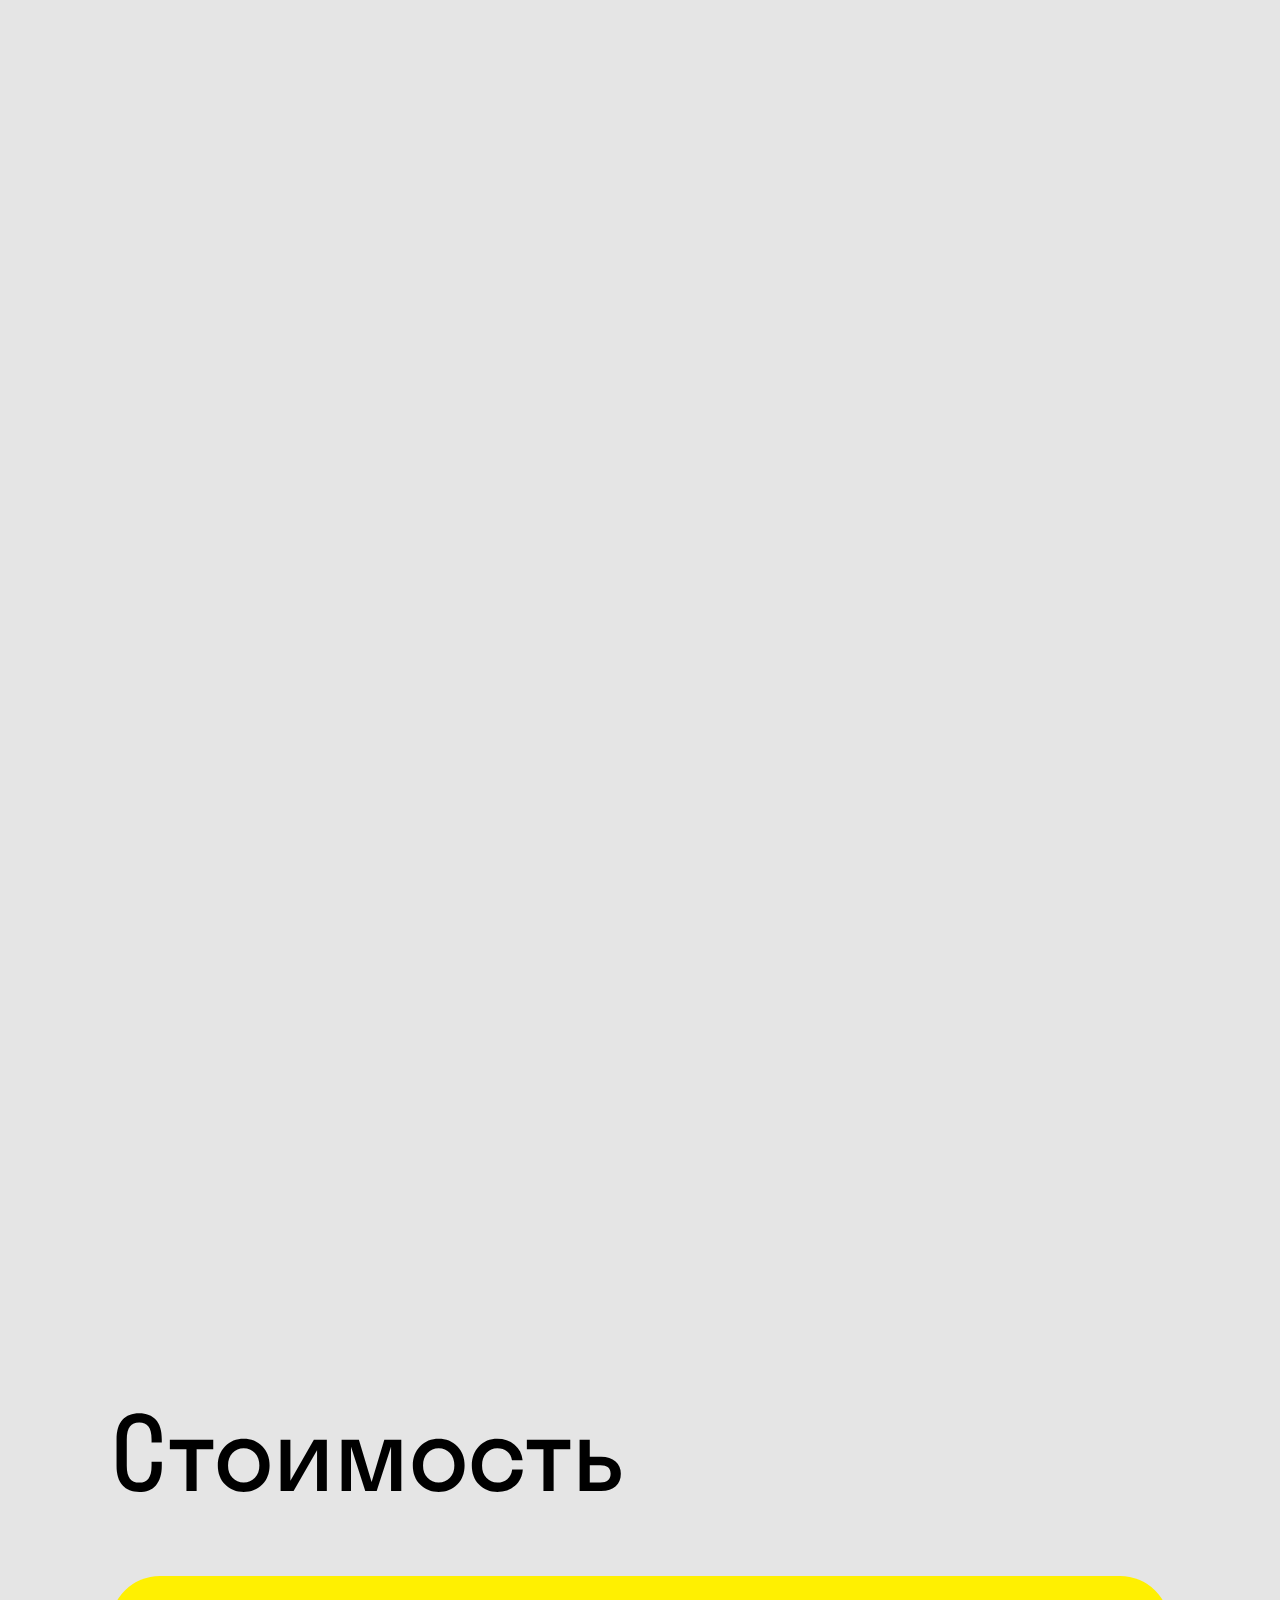
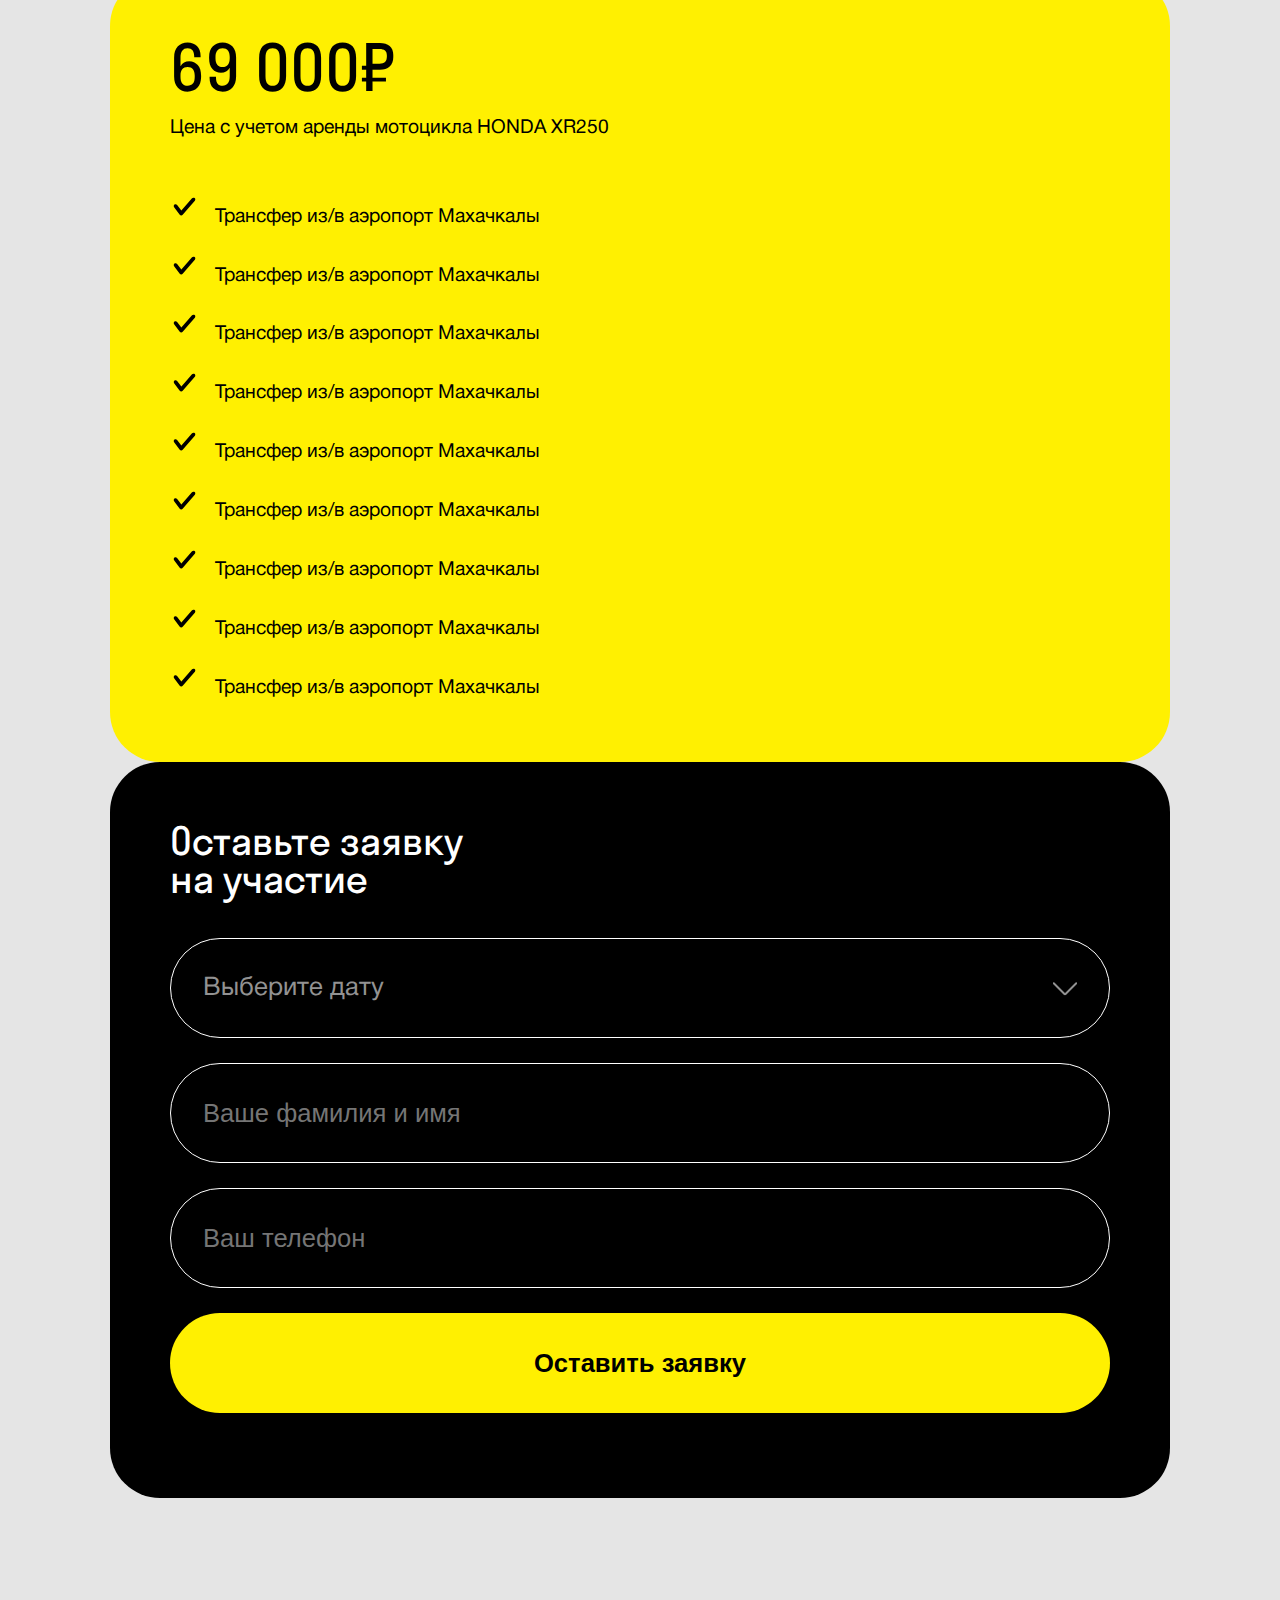
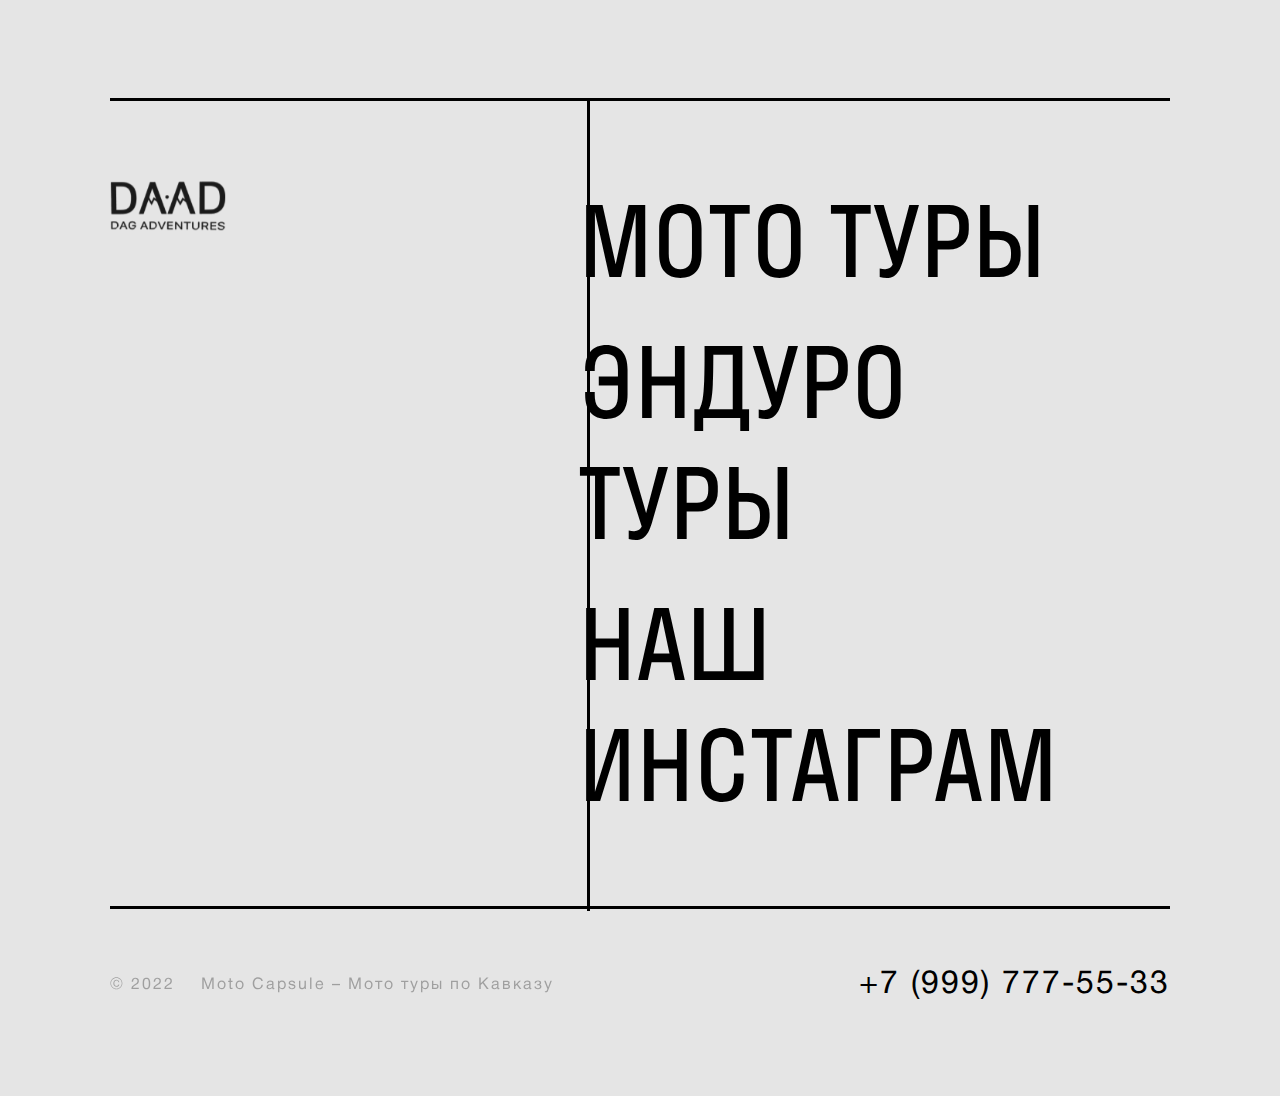
==== commit 1625cdb7: "Финальный коммит" ====
--- a/cartTour.html
+++ b/cartTour.html
@@ -6,26 +6,30 @@
     <meta name="viewport" content="width=device-width, initial-scale=1.0">
     <title>Карточка тура</title>
     <link href="https://cdn.jsdelivr.net/npm/bootstrap@5.0.1/dist/css/bootstrap.min.css" rel="stylesheet" integrity="sha384-+0n0xVW2eSR5OomGNYDnhzAbDsOXxcvSN1TPprVMTNDbiYZCxYbOOl7+AMvyTG2x" crossorigin="anonymous">
+    <link rel="stylesheet" href="css/animate.css">
     <link rel="stylesheet" href="css/main.css">
 </head>
 <body>
+    
     <div class="wrapper cart">
         <header class="header">
-            <div class="logo">
-                <!-- LOGO -->
-            </div>
+            <a href="index.html">
+                <div class="logo">
+                    <!-- LOGO -->
+                </div>
+            </a>
             <a href="tel:+79997775533" class="btn_phone">
                 +7 (999) 777-55-33
             </a>
         </header>
         <section class="cart-banner">
             <img src="img/3.png" class="cart-banner__img"></img>
-            <h1 class="cart-banner__descr">Горная страна Дагестана</h1>
+            <h1 class="cart-banner__descr animated fadeInUp">Горная страна Дагестана</h1>
         </section>
             
         <section class="cart-info">
             <div class="columns">
-                <div class="column column__data">
+                <div class="column column__data animated fadeInUp">
                     <div class="cart-info__data">
                         <span class="cart-info-data__static">Ближайщая дата тура:</span>
                         <span class="cart-info-data__dynamic">12 - 18 марта</span>
@@ -35,20 +39,22 @@
                         <img src="img/Arrow5.svg" alt="Оставить заявку" class="cart-info-link__arrow__hide">
                     </a>
                 </div>
-                <div class="column column__btn">
-                    <button class="btn">
-                        <span class="cart-btn__item">Оставить заявку</span>
-                        <img src="img/Arrow5.svg" alt="Оставить заявку" class="cart-btn__arrow">
-                    </button>
+                <div class="column column__btn animated fadeInUp">
+                    <a href="#price">
+                        <button class="btn">
+                            <span class="cart-btn__item">Оставить заявку</span>
+                            <img src="img/Arrow5.svg" alt="Оставить заявку" class="cart-btn__arrow">
+                        </button>
+                    </a>
                 </div>
             </div>
             <div class="columns">
-                <div class="column column__title">
+                <div class="column column__title animated fadeInUp">
                     <p class="cart-info__text">
                         Увлекательное мотопутешествие по гороной местности самой южной республики России
                     </p>
                 </div>
-                <div class="column column__statistics">
+                <div class="column column__statistics animated fadeInUp">
                     <div class="cart-info-right">
                         <div class="cart-info-right-col">
                             <div class="cart-info-right__dynamic">6 дней</div>
@@ -70,13 +76,13 @@
         </section>
 
         <section class="way">
-            <div class="row way-header">
+            <div class="row way-header animated fadeInUp">
                 <div class="col-lg-6">
                     <h2 class="way-header__item">Маршрут</h2>
                 </div>
                 <div class="col-lg-6"></div>
             </div>
-            <div class="row way-descr">
+            <div class="row way-descr animated fadeInUp">
                 <div class="col-lg-6"></div>
                 <div class="col-lg-6 col-way__descr">
                     <p class="way-descr__item">
@@ -95,109 +101,121 @@
         </section>
         <section class="cart-catalogs">
             <div class="cart-catalog">
-                <div class="cart-catalog__block catalog-blog__text">
-                    <h6 class="cart-catalog__header">Махачкала</h6>
-                    <p class="cart-catalog__title">
-                        В 10 – 12 часов прилёт в Махачкалу. В аэропорту Уйташ встреча и знакомство. Отправление на микроавтобусе в сторону 
-                        Хасавьюрта. По дороге нас ждёт экскурсия на самую высокую дюну европы, Бархан Сарыкум, далее мы проследуем на 
-                        нашем микроавтобусе на Чиркейское водохранилище и полюбуемся видами на Сулакский каньон. Потом отправимся до отеля 
-                        на берегу реки Сулак. Вечером на ужин нас ждёт свежевыловленная форель.
-                    </p>
-                </div>
-                <div class="cart-catalog__block">
-                    <img src="img/4.png" alt="Махачкала" class="cart-catalog__img">
-                    <div class="cart-catalog__container">
-                        <div class="cart-catalog-catalog__item">01</div>
-                    </div>
-                </div>
-            </div>
-            <div class="cart-catalog">
-                <div class="cart-catalog__block catalog-blog__text">
-                    <h6 class="cart-catalog__header">Махачкала</h6>
-                    <p class="cart-catalog__title">
-                        В 10 – 12 часов прилёт в Махачкалу. В аэропорту Уйташ встреча и знакомство. Отправление на микроавтобусе в сторону 
-                        Хасавьюрта. По дороге нас ждёт экскурсия на самую высокую дюну европы, Бархан Сарыкум, далее мы проследуем на 
-                        нашем микроавтобусе на Чиркейское водохранилище и полюбуемся видами на Сулакский каньон. Потом отправимся до отеля 
-                        на берегу реки Сулак. Вечером на ужин нас ждёт свежевыловленная форель.
-                    </p>
-                </div>
-                <div class="cart-catalog__block">
-                    <img src="img/4.png" alt="Махачкала" class="cart-catalog__img">
-                    <div class="cart-catalog__container">
-                        <div class="cart-catalog-catalog__item">01</div>
-                    </div>
-                </div>
-            </div>
-            <div class="cart-catalog">
-                <div class="cart-catalog__block catalog-blog__text">
-                    <h6 class="cart-catalog__header">Махачкала</h6>
-                    <p class="cart-catalog__title">
-                        В 10 – 12 часов прилёт в Махачкалу. В аэропорту Уйташ встреча и знакомство. Отправление на микроавтобусе в сторону 
-                        Хасавьюрта. По дороге нас ждёт экскурсия на самую высокую дюну европы, Бархан Сарыкум, далее мы проследуем на 
-                        нашем микроавтобусе на Чиркейское водохранилище и полюбуемся видами на Сулакский каньон. Потом отправимся до отеля 
-                        на берегу реки Сулак. Вечером на ужин нас ждёт свежевыловленная форель.
-                    </p>
-                </div>
-                <div class="cart-catalog__block">
-                    <img src="img/4.png" alt="Махачкала" class="cart-catalog__img">
-                    <div class="cart-catalog__container">
-                        <div class="cart-catalog-catalog__item">01</div>
-                    </div>
-                </div>
-            </div>
-            <div class="cart-catalog">
-                <div class="cart-catalog__block catalog-blog__text">
-                    <h6 class="cart-catalog__header">Махачкала</h6>
-                    <p class="cart-catalog__title">
-                        В 10 – 12 часов прилёт в Махачкалу. В аэропорту Уйташ встреча и знакомство. Отправление на микроавтобусе в сторону 
-                        Хасавьюрта. По дороге нас ждёт экскурсия на самую высокую дюну европы, Бархан Сарыкум, далее мы проследуем на 
-                        нашем микроавтобусе на Чиркейское водохранилище и полюбуемся видами на Сулакский каньон. Потом отправимся до отеля 
-                        на берегу реки Сулак. Вечером на ужин нас ждёт свежевыловленная форель.
-                    </p>
-                </div>
-                <div class="cart-catalog__block">
-                    <img src="img/4.png" alt="Махачкала" class="cart-catalog__img">
-                    <div class="cart-catalog__container">
-                        <div class="cart-catalog-catalog__item">01</div>
-                    </div>
-                </div>
-            </div>
-            <div class="cart-catalog">
-                <div class="cart-catalog__block catalog-blog__text">
-                    <h6 class="cart-catalog__header">Махачкала</h6>
-                    <p class="cart-catalog__title">
-                        В 10 – 12 часов прилёт в Махачкалу. В аэропорту Уйташ встреча и знакомство. Отправление на микроавтобусе в сторону 
-                        Хасавьюрта. По дороге нас ждёт экскурсия на самую высокую дюну европы, Бархан Сарыкум, далее мы проследуем на 
-                        нашем микроавтобусе на Чиркейское водохранилище и полюбуемся видами на Сулакский каньон. Потом отправимся до отеля 
-                        на берегу реки Сулак. Вечером на ужин нас ждёт свежевыловленная форель.
-                    </p>
-                </div>
-                <div class="cart-catalog__block">
-                    <img src="img/4.png" alt="Махачкала" class="cart-catalog__img">
-                    <div class="cart-catalog__container">
-                        <div class="cart-catalog-catalog__item">01</div>
-                    </div>
-                </div>
-            </div>
-            <div class="cart-catalog">
-                <div class="cart-catalog__block catalog-blog__text">
-                    <h6 class="cart-catalog__header">Махачкала</h6>
-                    <p class="cart-catalog__title">
-                        В 10 – 12 часов прилёт в Махачкалу. В аэропорту Уйташ встреча и знакомство. Отправление на микроавтобусе в сторону 
-                        Хасавьюрта. По дороге нас ждёт экскурсия на самую высокую дюну европы, Бархан Сарыкум, далее мы проследуем на 
-                        нашем микроавтобусе на Чиркейское водохранилище и полюбуемся видами на Сулакский каньон. Потом отправимся до отеля 
-                        на берегу реки Сулак. Вечером на ужин нас ждёт свежевыловленная форель.
-                    </p>
-                </div>
-                <div class="cart-catalog__block">
-                    <img src="img/4.png" alt="Махачкала" class="cart-catalog__img">
-                    <div class="cart-catalog__container">
-                        <div class="cart-catalog-catalog__item">01</div>
-                    </div>
-                </div>
-            </div>
-        </section>
-        <section class="price">
+                <div class="cart-catalog__block catalog-blog__text animated fadeInUp">
+                    <h6 class="cart-catalog__header">Махачкала</h6>
+                    <p class="cart-catalog__title">
+                        В 10 – 12 часов прилёт в Махачкалу. В аэропорту Уйташ встреча и знакомство. Отправление на микроавтобусе в сторону 
+                        Хасавьюрта. По дороге нас ждёт экскурсия на самую высокую дюну европы, Бархан Сарыкум, далее мы проследуем на 
+                        нашем микроавтобусе на Чиркейское водохранилище и полюбуемся видами на Сулакский каньон. Потом отправимся до отеля 
+                        на берегу реки Сулак. Вечером на ужин нас ждёт свежевыловленная форель.
+                    </p>
+                </div>
+                <div class="cart-catalog__block animated fadeInUp">
+                    <div class="cart-catalog__img otherParallax">
+                        <img src="img/4.png" alt="Махачкала" class="cart-catalog-img__item childParallax">
+                    </div>
+                    <div class="cart-catalog__container">
+                        <div class="cart-catalog-catalog__item">01</div>
+                    </div>
+                </div>
+            </div>
+            <div class="cart-catalog animated fadeInUp">
+                <div class="cart-catalog__block catalog-blog__text">
+                    <h6 class="cart-catalog__header animated fadeInUp">Махачкала</h6>
+                    <p class="cart-catalog__title">
+                        В 10 – 12 часов прилёт в Махачкалу. В аэропорту Уйташ встреча и знакомство. Отправление на микроавтобусе в сторону 
+                        Хасавьюрта. По дороге нас ждёт экскурсия на самую высокую дюну европы, Бархан Сарыкум, далее мы проследуем на 
+                        нашем микроавтобусе на Чиркейское водохранилище и полюбуемся видами на Сулакский каньон. Потом отправимся до отеля 
+                        на берегу реки Сулак. Вечером на ужин нас ждёт свежевыловленная форель.
+                    </p>
+                </div>
+                <div class="cart-catalog__block">
+                    <div class="cart-catalog__img otherParallax">
+                        <img src="img/4.png" alt="Махачкала" class="cart-catalog-img__item childParallax">
+                    </div>
+                    <div class="cart-catalog__container">
+                        <div class="cart-catalog-catalog__item">01</div>
+                    </div>
+                </div>
+            </div>
+            <div class="cart-catalog animated fadeInUp">
+                <div class="cart-catalog__block catalog-blog__text">
+                    <h6 class="cart-catalog__header">Махачкала</h6>
+                    <p class="cart-catalog__title">
+                        В 10 – 12 часов прилёт в Махачкалу. В аэропорту Уйташ встреча и знакомство. Отправление на микроавтобусе в сторону 
+                        Хасавьюрта. По дороге нас ждёт экскурсия на самую высокую дюну европы, Бархан Сарыкум, далее мы проследуем на 
+                        нашем микроавтобусе на Чиркейское водохранилище и полюбуемся видами на Сулакский каньон. Потом отправимся до отеля 
+                        на берегу реки Сулак. Вечером на ужин нас ждёт свежевыловленная форель.
+                    </p>
+                </div>
+                <div class="cart-catalog__block">
+                    <div class="cart-catalog__img otherParallax">
+                        <img src="img/4.png" alt="Махачкала" class="cart-catalog-img__item childParallax">
+                    </div>
+                    <div class="cart-catalog__container">
+                        <div class="cart-catalog-catalog__item">01</div>
+                    </div>
+                </div>
+            </div>
+            <div class="cart-catalog animated fadeInUp">
+                <div class="cart-catalog__block catalog-blog__text">
+                    <h6 class="cart-catalog__header">Махачкала</h6>
+                    <p class="cart-catalog__title">
+                        В 10 – 12 часов прилёт в Махачкалу. В аэропорту Уйташ встреча и знакомство. Отправление на микроавтобусе в сторону 
+                        Хасавьюрта. По дороге нас ждёт экскурсия на самую высокую дюну европы, Бархан Сарыкум, далее мы проследуем на 
+                        нашем микроавтобусе на Чиркейское водохранилище и полюбуемся видами на Сулакский каньон. Потом отправимся до отеля 
+                        на берегу реки Сулак. Вечером на ужин нас ждёт свежевыловленная форель.
+                    </p>
+                </div>
+                <div class="cart-catalog__block">
+                    <div class="cart-catalog__img otherParallax">
+                        <img src="img/4.png" alt="Махачкала" class="cart-catalog-img__item childParallax">
+                    </div>
+                    <div class="cart-catalog__container">
+                        <div class="cart-catalog-catalog__item">01</div>
+                    </div>
+                </div>
+            </div>
+            <div class="cart-catalog animated fadeInUp">
+                <div class="cart-catalog__block catalog-blog__text">
+                    <h6 class="cart-catalog__header">Махачкала</h6>
+                    <p class="cart-catalog__title">
+                        В 10 – 12 часов прилёт в Махачкалу. В аэропорту Уйташ встреча и знакомство. Отправление на микроавтобусе в сторону 
+                        Хасавьюрта. По дороге нас ждёт экскурсия на самую высокую дюну европы, Бархан Сарыкум, далее мы проследуем на 
+                        нашем микроавтобусе на Чиркейское водохранилище и полюбуемся видами на Сулакский каньон. Потом отправимся до отеля 
+                        на берегу реки Сулак. Вечером на ужин нас ждёт свежевыловленная форель.
+                    </p>
+                </div>
+                <div class="cart-catalog__block">
+                    <div class="cart-catalog__img otherParallax">
+                        <img src="img/4.png" alt="Махачкала" class="cart-catalog-img__item childParallax">
+                    </div>
+                    <div class="cart-catalog__container">
+                        <div class="cart-catalog-catalog__item">01</div>
+                    </div>
+                </div>
+            </div>
+            <div class="cart-catalog animated fadeInUp">
+                <div class="cart-catalog__block catalog-blog__text">
+                    <h6 class="cart-catalog__header">Махачкала</h6>
+                    <p class="cart-catalog__title">
+                        В 10 – 12 часов прилёт в Махачкалу. В аэропорту Уйташ встреча и знакомство. Отправление на микроавтобусе в сторону 
+                        Хасавьюрта. По дороге нас ждёт экскурсия на самую высокую дюну европы, Бархан Сарыкум, далее мы проследуем на 
+                        нашем микроавтобусе на Чиркейское водохранилище и полюбуемся видами на Сулакский каньон. Потом отправимся до отеля 
+                        на берегу реки Сулак. Вечером на ужин нас ждёт свежевыловленная форель.
+                    </p>
+                </div>
+                <div class="cart-catalog__block">
+                    <div class="cart-catalog__img otherParallax">
+                        <img src="img/4.png" alt="Махачкала" class="cart-catalog-img__item childParallax">
+                    </div>
+                    <div class="cart-catalog__container">
+                        <div class="cart-catalog-catalog__item">01</div>
+                    </div>
+                </div>
+            </div>
+        </section>
+        <section class="price" id="price">
             <h5 class="price__header">Стоимость</h5>
             <div class="row price__row">
                 <div class="col-md-6 price__yellow-block">
@@ -245,8 +263,8 @@
                 <div class="col-md-6 price__black-block">
                     <h6 class="black-block__header">Оставьте заявку <br> на участие</h6>
                     <form action="" class="form">
-                        <div class="select">
-                            <div class="select__outline">
+                        <div class="select" tabindex="1">
+                            <div class="select__outline" tabindex="1">
                                 <div class="select-outline__text">Выберите дату</div>
                                 <button class="select-outline__btn"></button>
                             </div>
@@ -272,9 +290,11 @@
         </section>
         <footer class="footer">
             <div class="footer__logo">
-                <div class="logo">
-                    <!-- LOGO -->
-                </div>
+                <a href="index.html">
+                    <div class="logo">
+                        <!-- LOGO -->
+                    </div>
+                </a>
             </div>
             <div class="footer__link">
                 <a href="#" class="footer-lonk__item">МОТО ТУРЫ</a>
@@ -291,6 +311,8 @@
         </div>
     </div>
 
+    
 <script src="js/main.js"></script>
+<script src="js/focus.js"></script>
 </body>
 </html>--- a/css/main.css
+++ b/css/main.css
@@ -46,11 +46,18 @@
     font-size: 24px;
 }
 
+a {
+    text-decoration: none;
+}
+
+a:hover {
+    color: #FFF001;
+}
+
 * {
     margin: 0;
     padding: 0;
     box-sizing: border-box;
-    outline: none;
 }
 
 ::-webkit-calendar-picker-indicator {
@@ -214,18 +221,30 @@
     margin-top: 35px;
 }
 
+.catalog__item:not(:last-child) {
+    margin-bottom: 300px;
+}
+
 .catalog__item {
     position: relative;
     width: 100%;
     margin-bottom: 335px;
 }
 
-.catalog__item:not(:last-child) {
-    margin-bottom: 300px;
-}
-
-.catalog__img {
-    width: 100%;
+.otherParallax {
+    display: flex;
+    justify-content: center;
+    align-items: center;
+    width: 100%;
+    height: 600px;
+    overflow: hidden;
+    transition: all 0.1s linear;
+}
+
+.childParallax {
+    width: 120%;
+    height: 1080px;
+    transition: all 0.5s linear;
 }
 
 .catalog__block {
@@ -643,6 +662,13 @@
 .cart-catalog__img {
     width: 100%;
     height: 810px;
+    overflow: hidden;
+}
+
+.cart-catalog-img__item {
+    width: 1920px;
+    height: 1000px;
+    object-fit: cover;
 }
 
 .cart-catalog__container {
@@ -858,6 +884,97 @@
 
 .cart-info-link__arrow__hide {
     display: none;
+}
+
+.gallery .header {
+    padding: 0 70px;
+    margin-top: 60px;
+    margin-bottom: 80px;
+}
+
+.gallery__header {
+    font-family: "StratosLCWeb";
+    font-weight: normal;
+    font-size: 11vw;
+    line-height: 100%;
+    margin-bottom: 60px;
+    margin-left: 70px;
+}
+
+.gallery__collections {
+    display: grid;
+    grid-template-columns: repeat(3, 1fr);
+    gap: 20px;
+    padding: 0 70px;
+    margin-bottom: 200px;
+}
+
+.gallery__img {
+    width: 100%;
+}
+
+.hide {
+    display: none;
+}
+
+.show {
+    display: block;
+}
+
+.popup {
+    position: fixed;
+    top: 0;
+    left: 0;
+    width: 100%;
+    height: 100vh;
+    background: rgba(0, 0, 0, 0.882);
+}
+
+.popup__body {
+    width: 80%;
+    height: auto;
+    margin: 0 auto;
+    padding: 20px;
+}
+
+.popup__header {
+    display: flex;
+    justify-content: center;
+    align-items: center; 
+    color: #FFF;
+    margin-bottom: 60px;
+    text-align: center;
+}
+
+.popup-header__item {
+    font-family: "StratosLCWeb";
+    font-weight: normal;
+    font-size: 64px;
+    line-height: 100%;
+}
+
+.popup__content {
+    display: flex;
+    justify-content: center;
+    align-items: center;
+    width: 80%;
+    margin: 0 auto;
+    color: #FFF;
+    margin-bottom: 60px;
+}
+
+.popup__content img {
+    height: 80vh;
+    object-fit: cover;
+    border: 5px solid #FFF;
+}
+
+.gallery .footer {
+    padding: 80px 70px;
+}
+
+.gallery .footer__copy {
+    padding: 80px 70px;
 }
 
 /***************************************************** MEDIA QUERYS ***********************************************/
@@ -1402,6 +1519,42 @@
     .column__title {
         margin-bottom: 6px;
     }
+    .gallery .header {
+        padding: 0 20px;
+        margin-top: 20px;
+        margin-bottom: 30px;
+    }
+    .gallery__header {
+        margin: 20px;
+        margin-bottom: 20px;
+    }
+    .gallery__collections {
+        grid-template-columns: repeat(2, 1fr);
+        padding: 0 20px;
+        margin-bottom: 80px;
+    }
+    .popup__body,
+    .popup__content {
+        width: 100%;
+        height: auto;
+    }
+    .popup__content img {
+        border: none;
+        width: 100%;
+        height: auto;
+        object-fit: cover;
+    }
+    .popup-header__item {
+        font-size: 36px;
+        line-height: 120%;
+    }
+    .popup__header {
+        margin-bottom: 30px;
+    }
+    .catalog-img__item {
+        height: 320px;
+        object-fit: cover;
+    }
 }
 
 
@@ -1669,7 +1822,13 @@
         bottom: -270px;
     }
     .cart-catalog:not(:last-child) {
-        margin-bottom: 349px;
+        margin-bottom: 185px;
+    }
+    .cart-catalogs {
+        margin-bottom: 231px;
+    }
+    .gallery__collections {
+        grid-template-columns: repeat(1, 1fr);
     }
 }
 
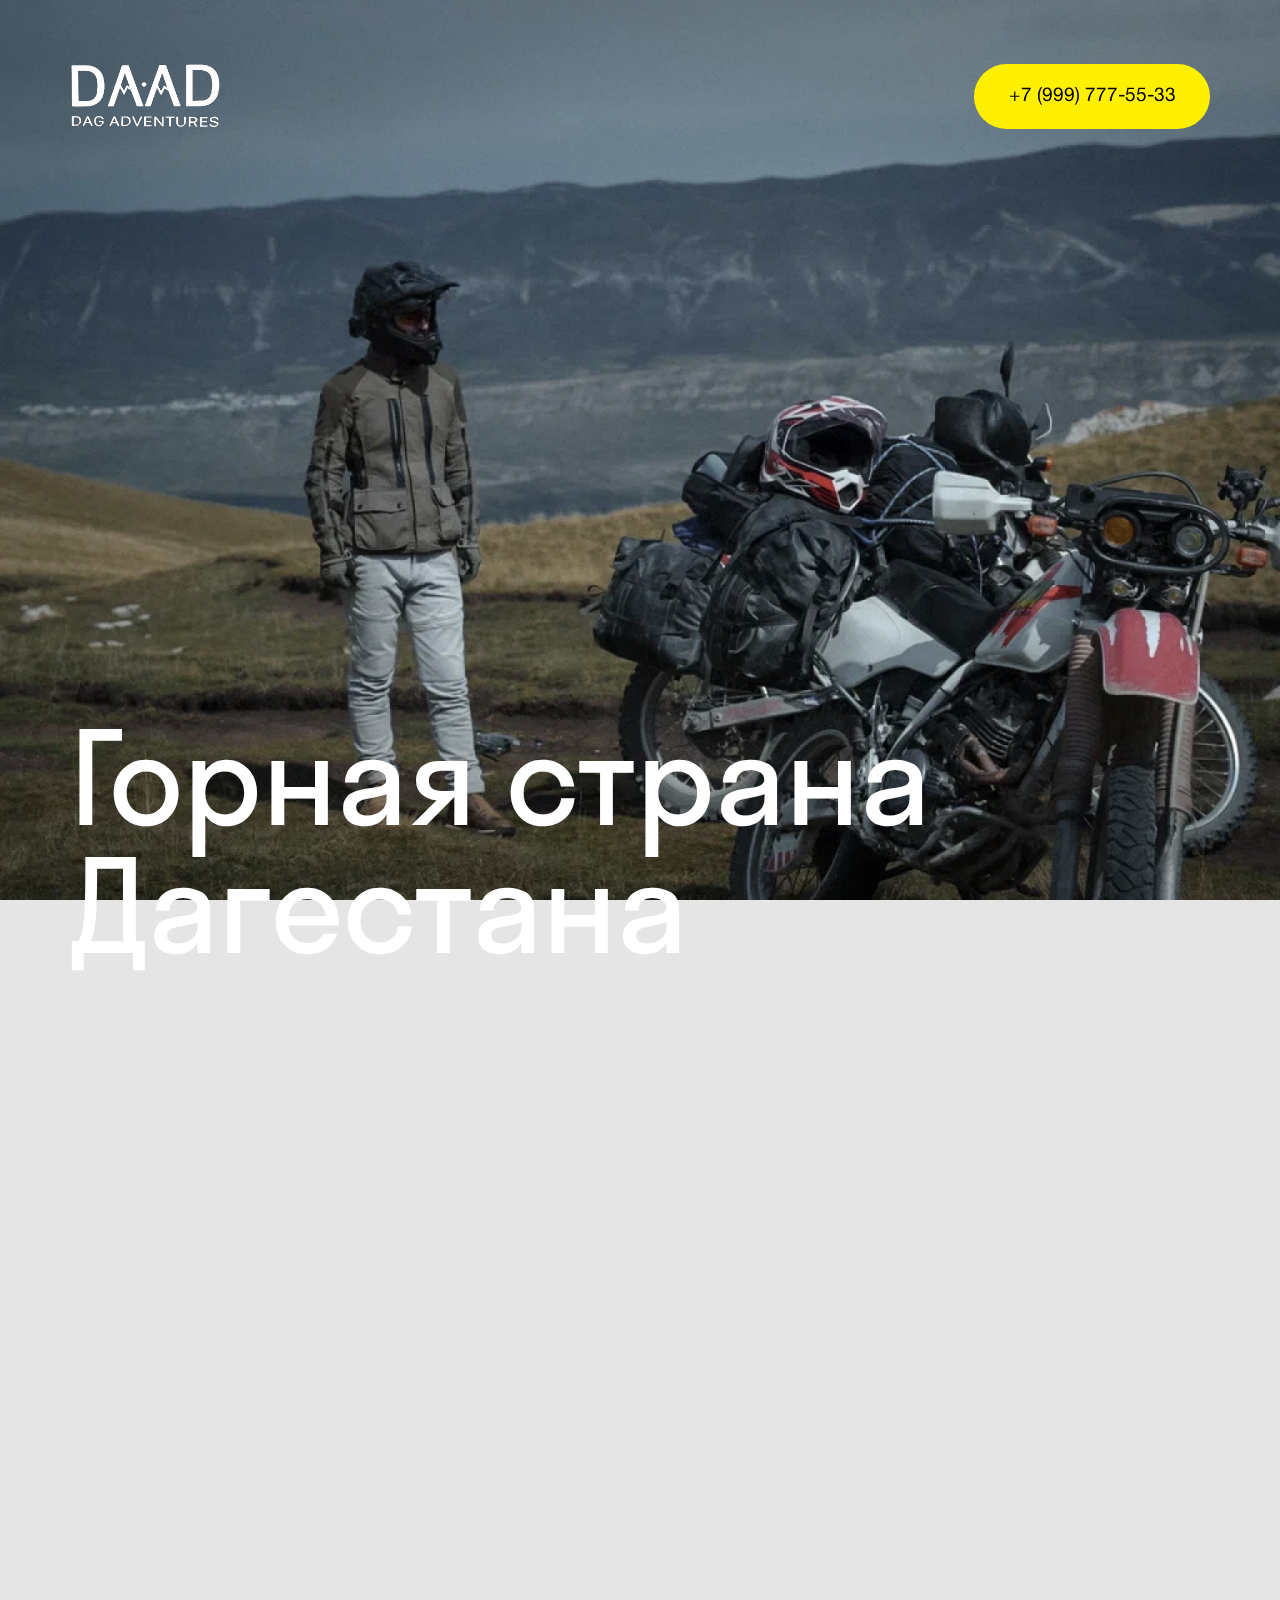
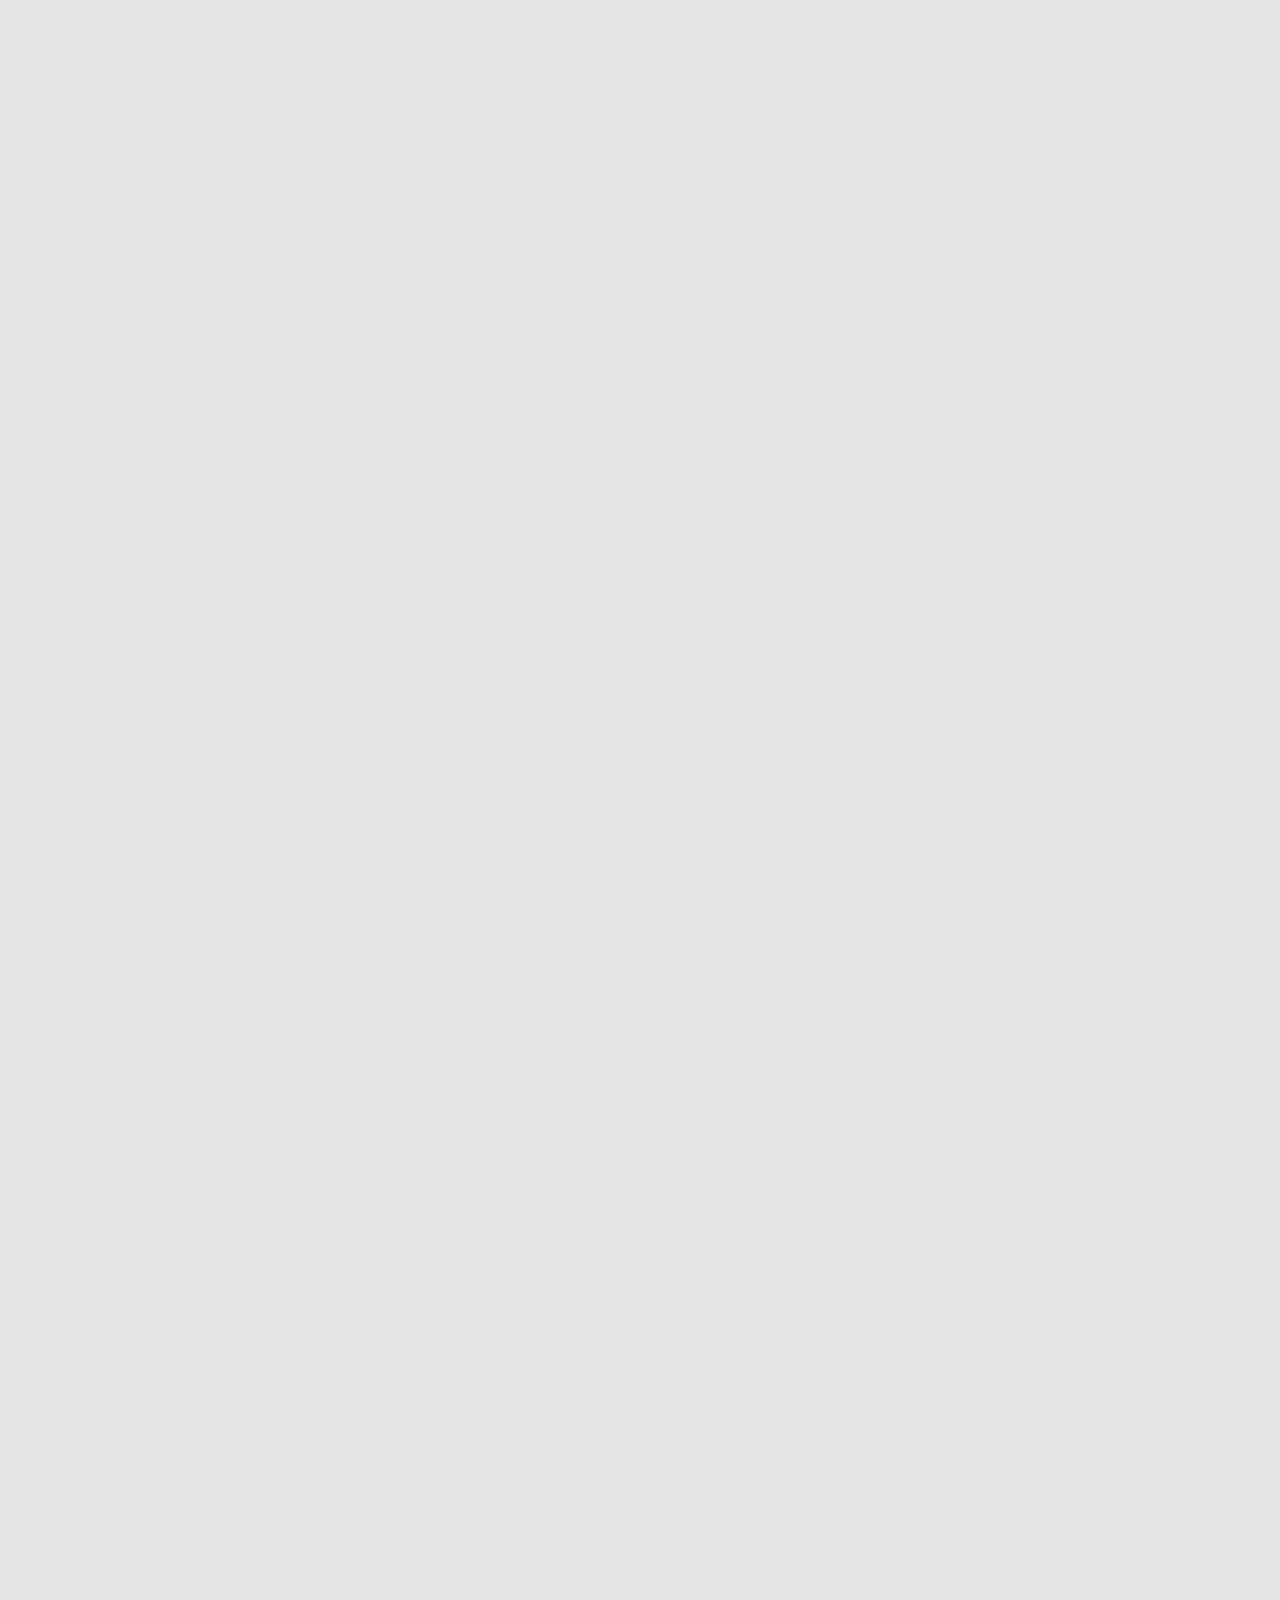
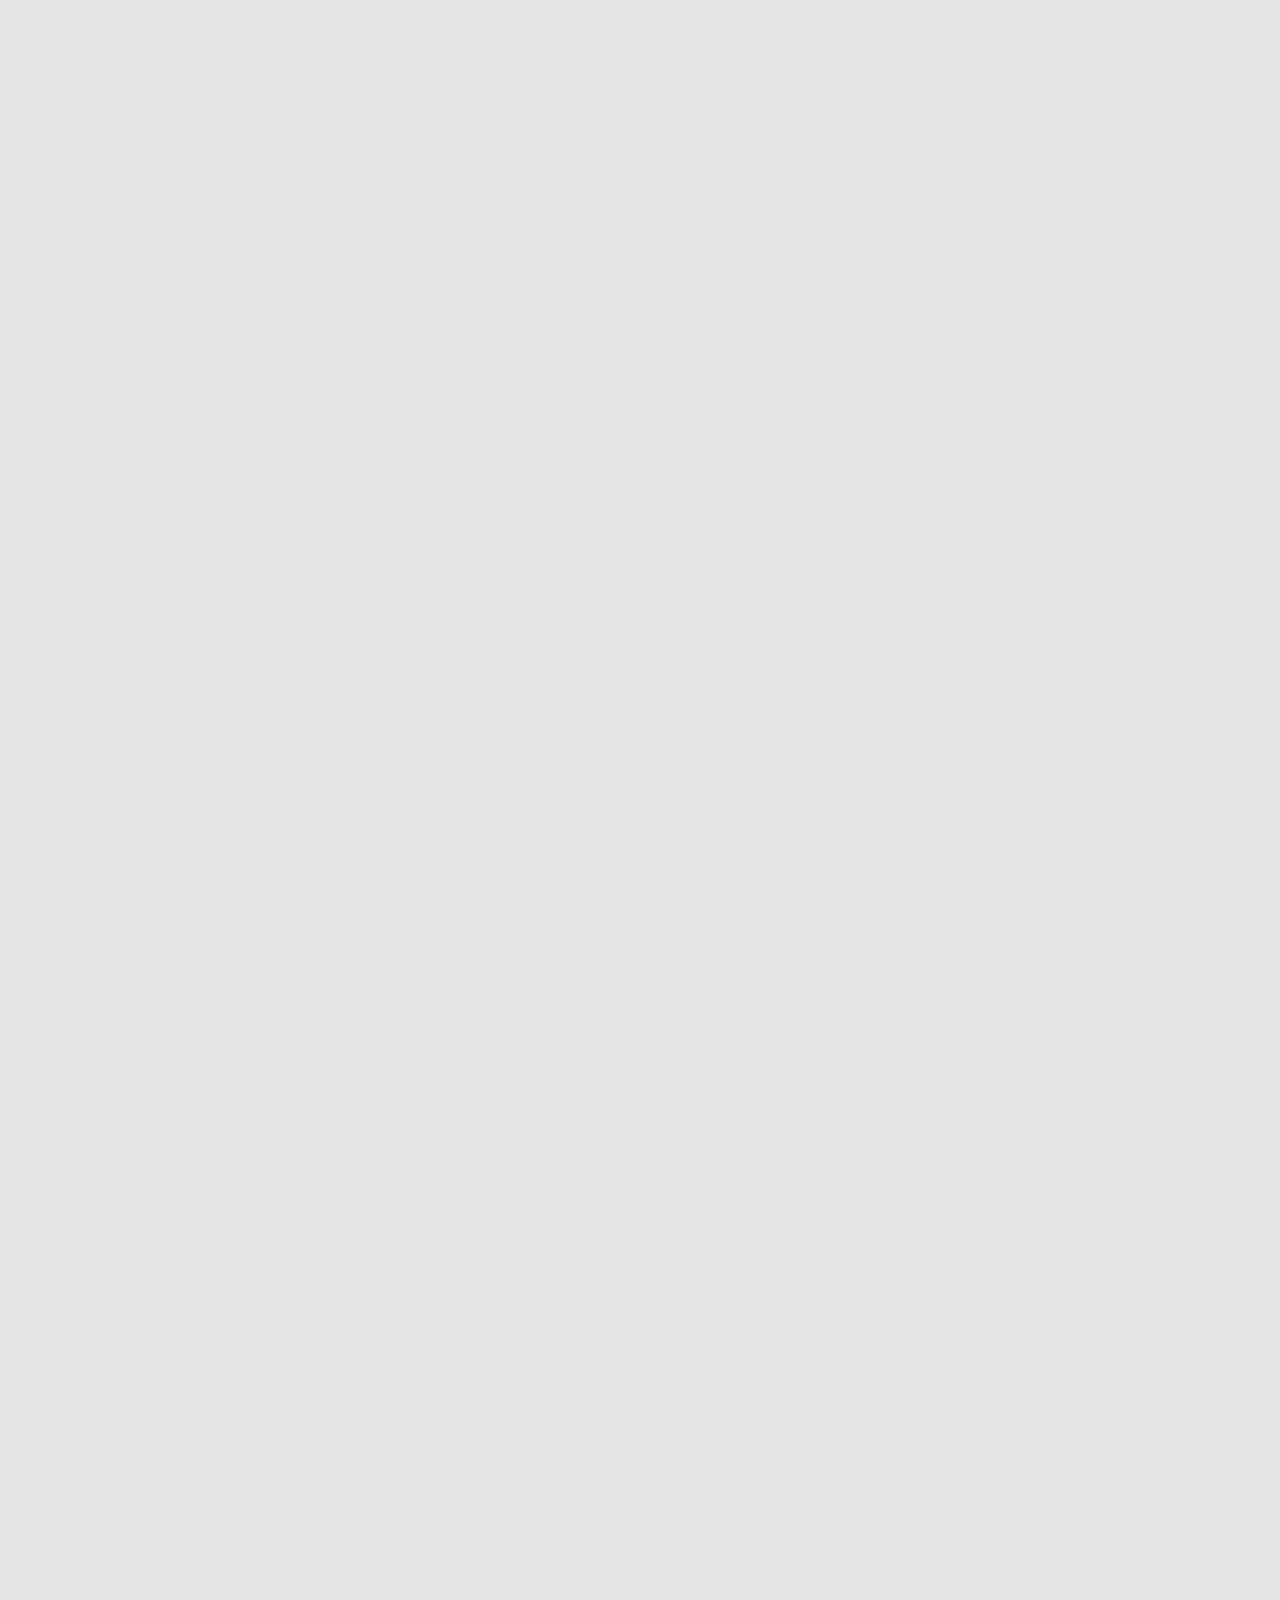
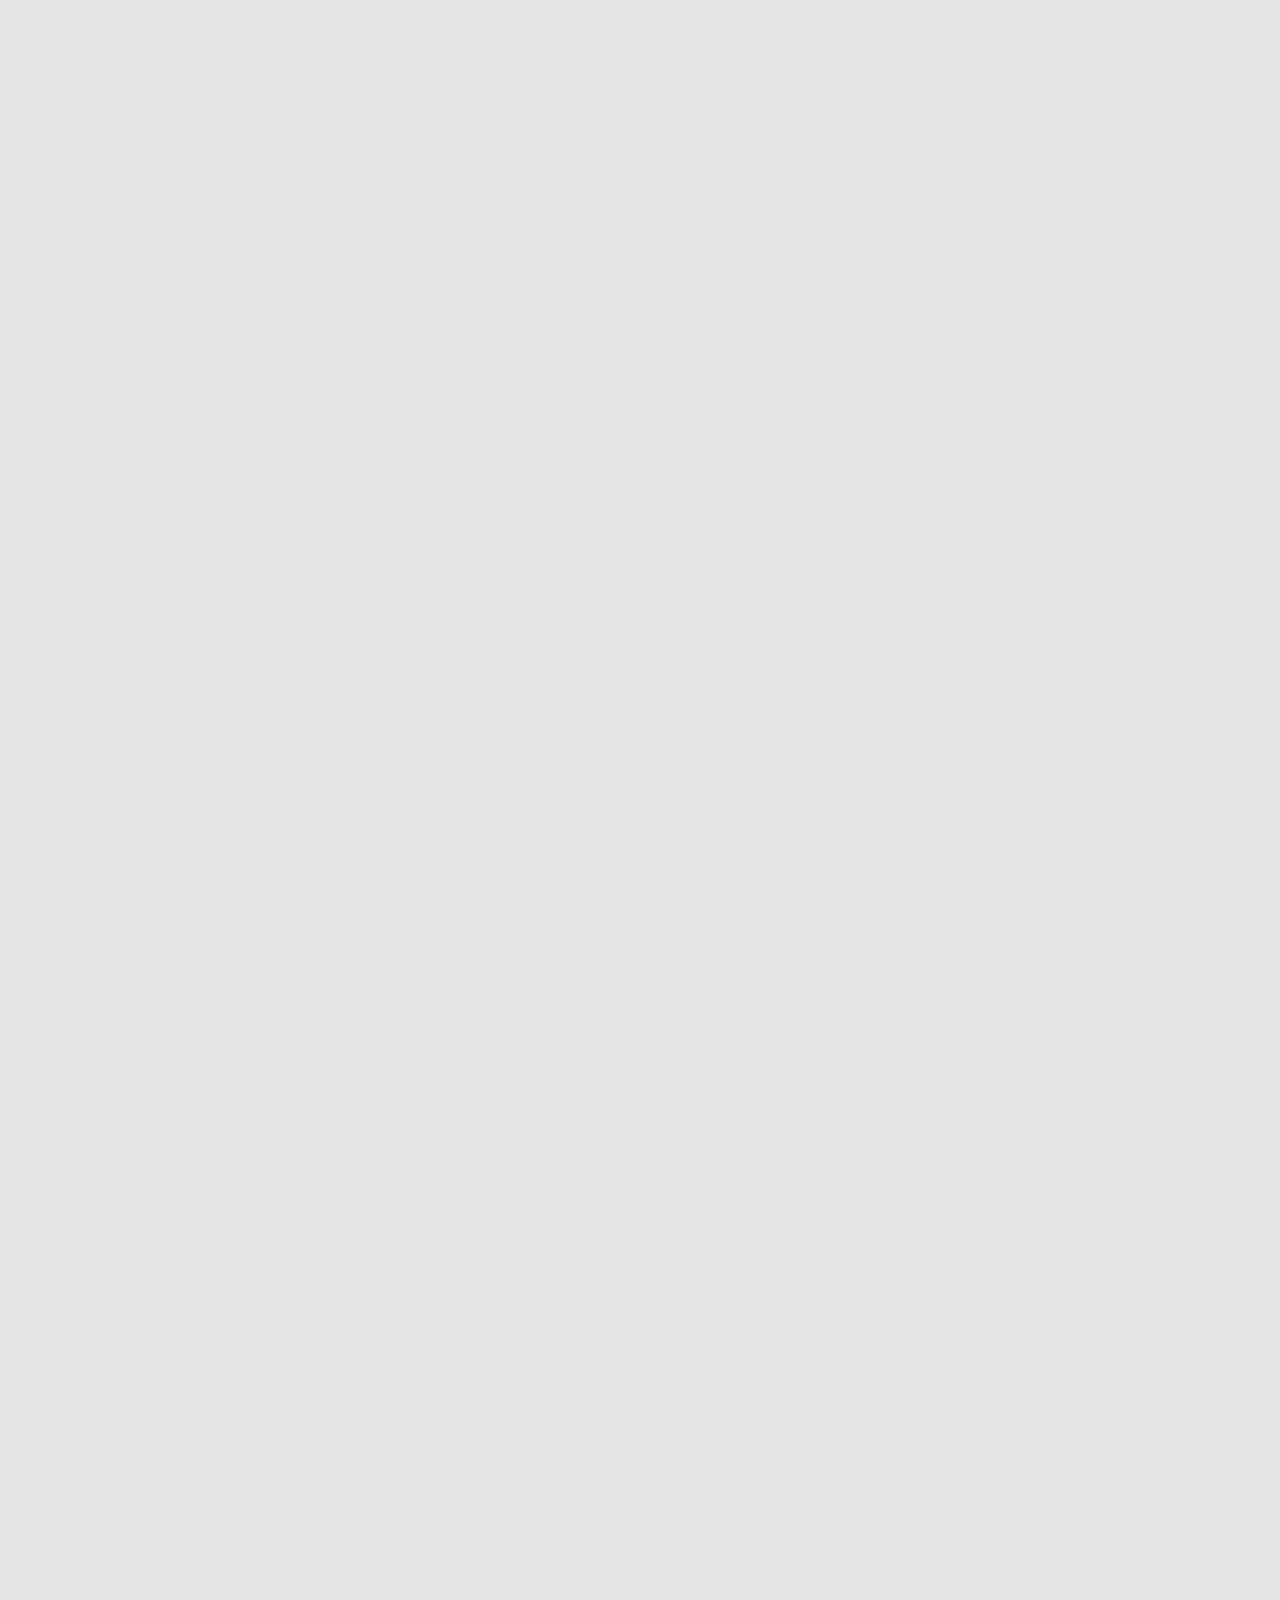
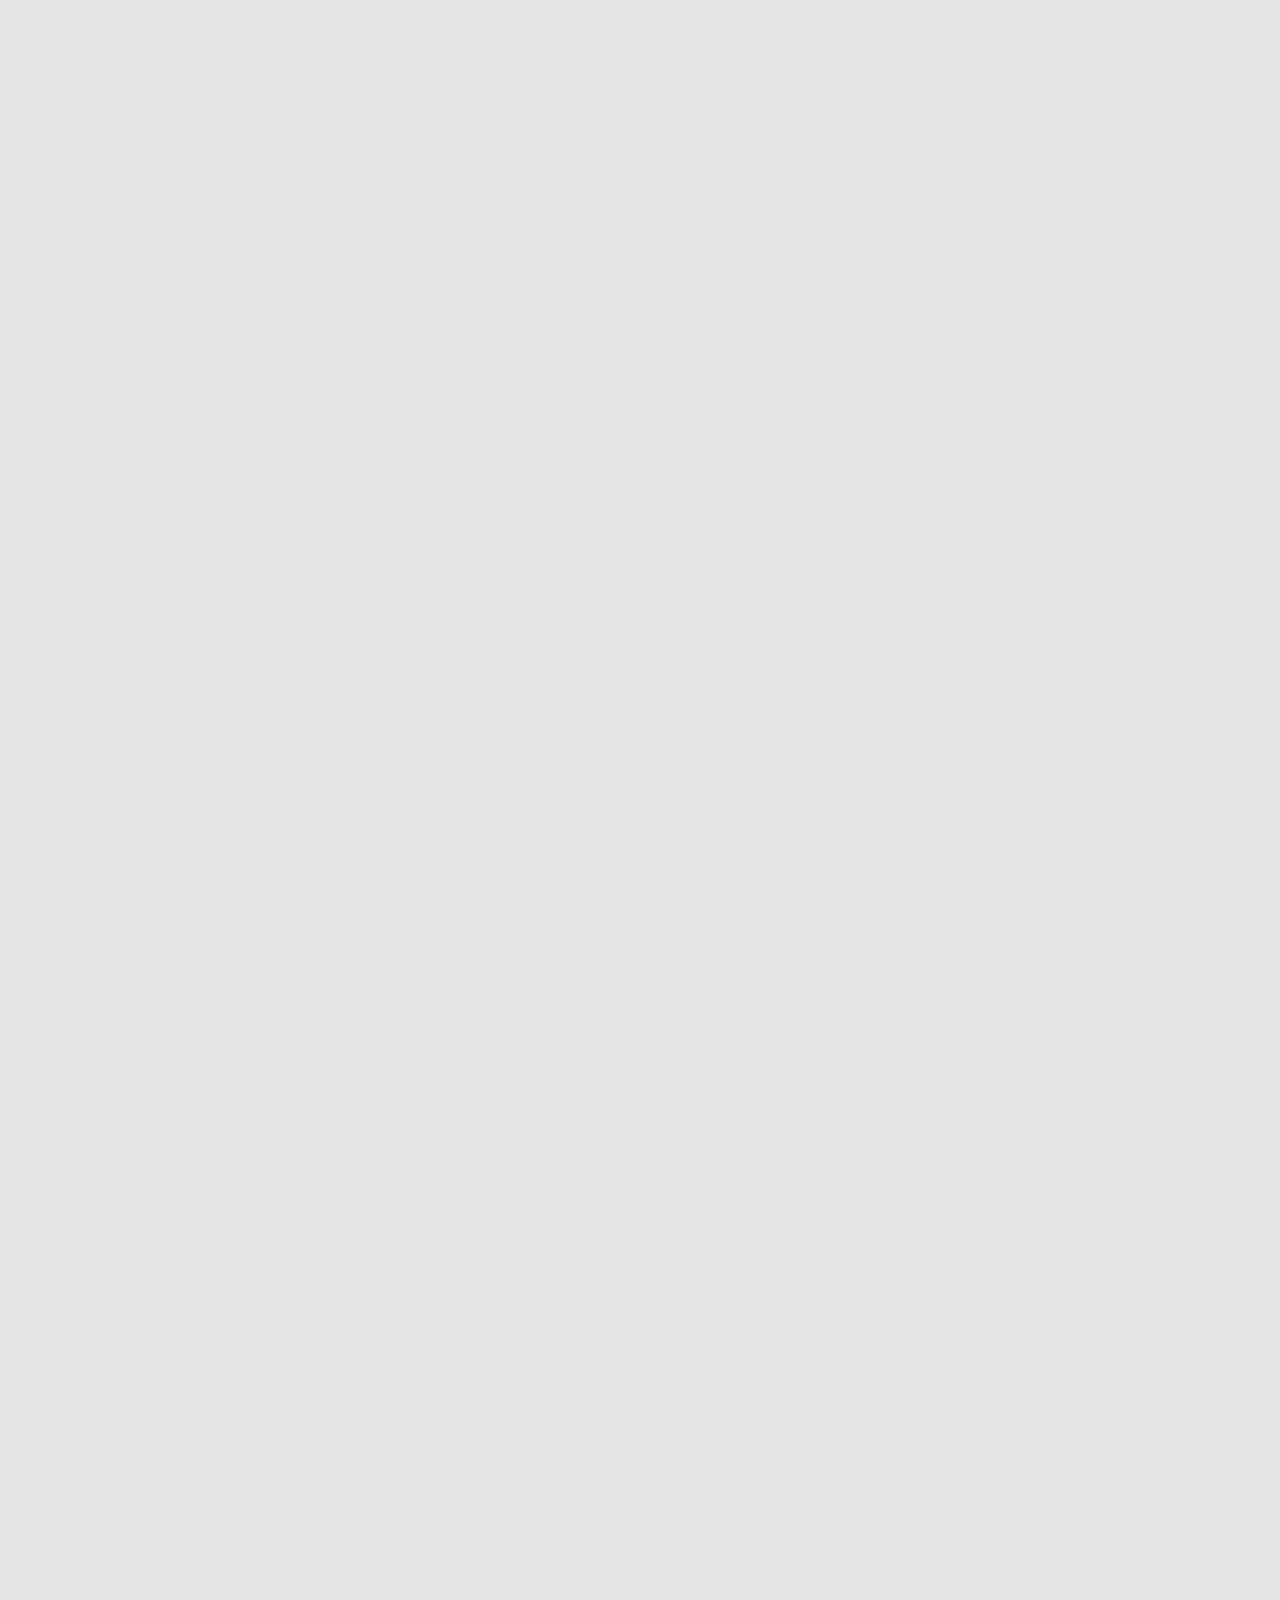
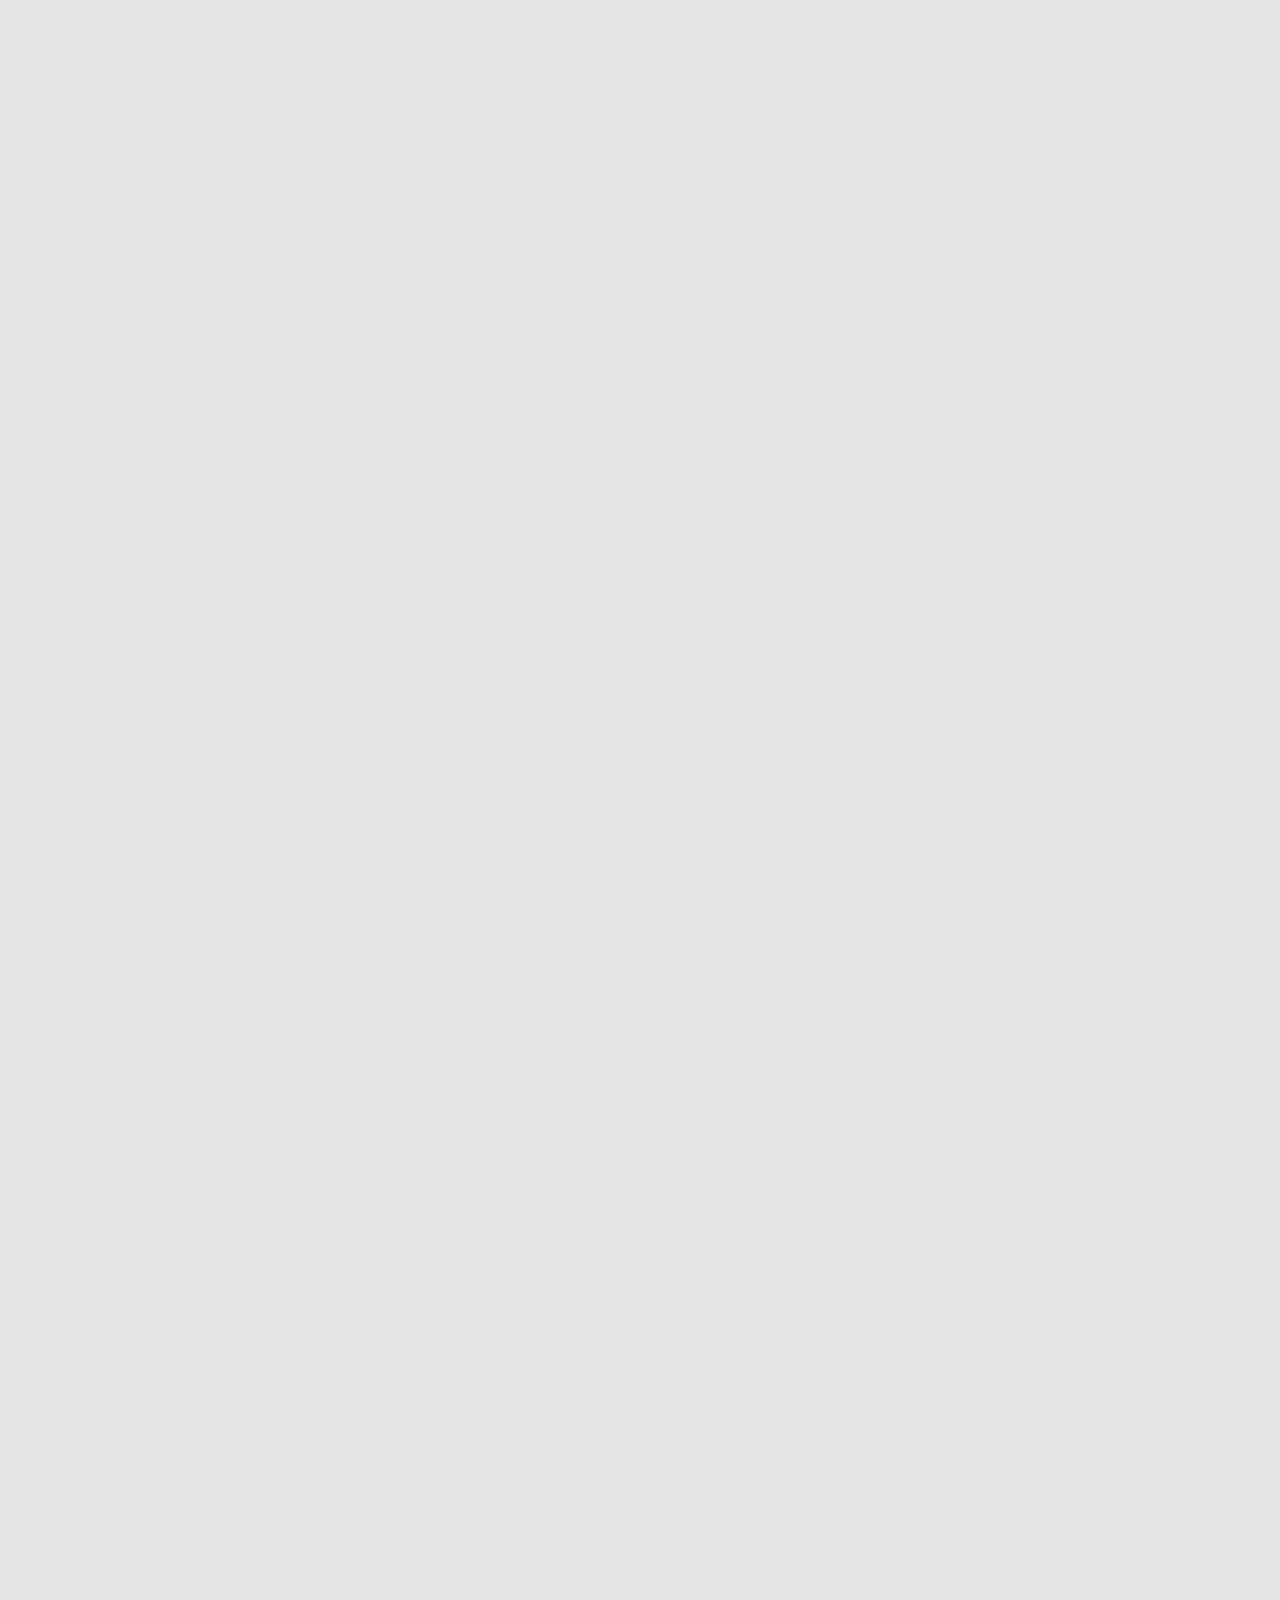
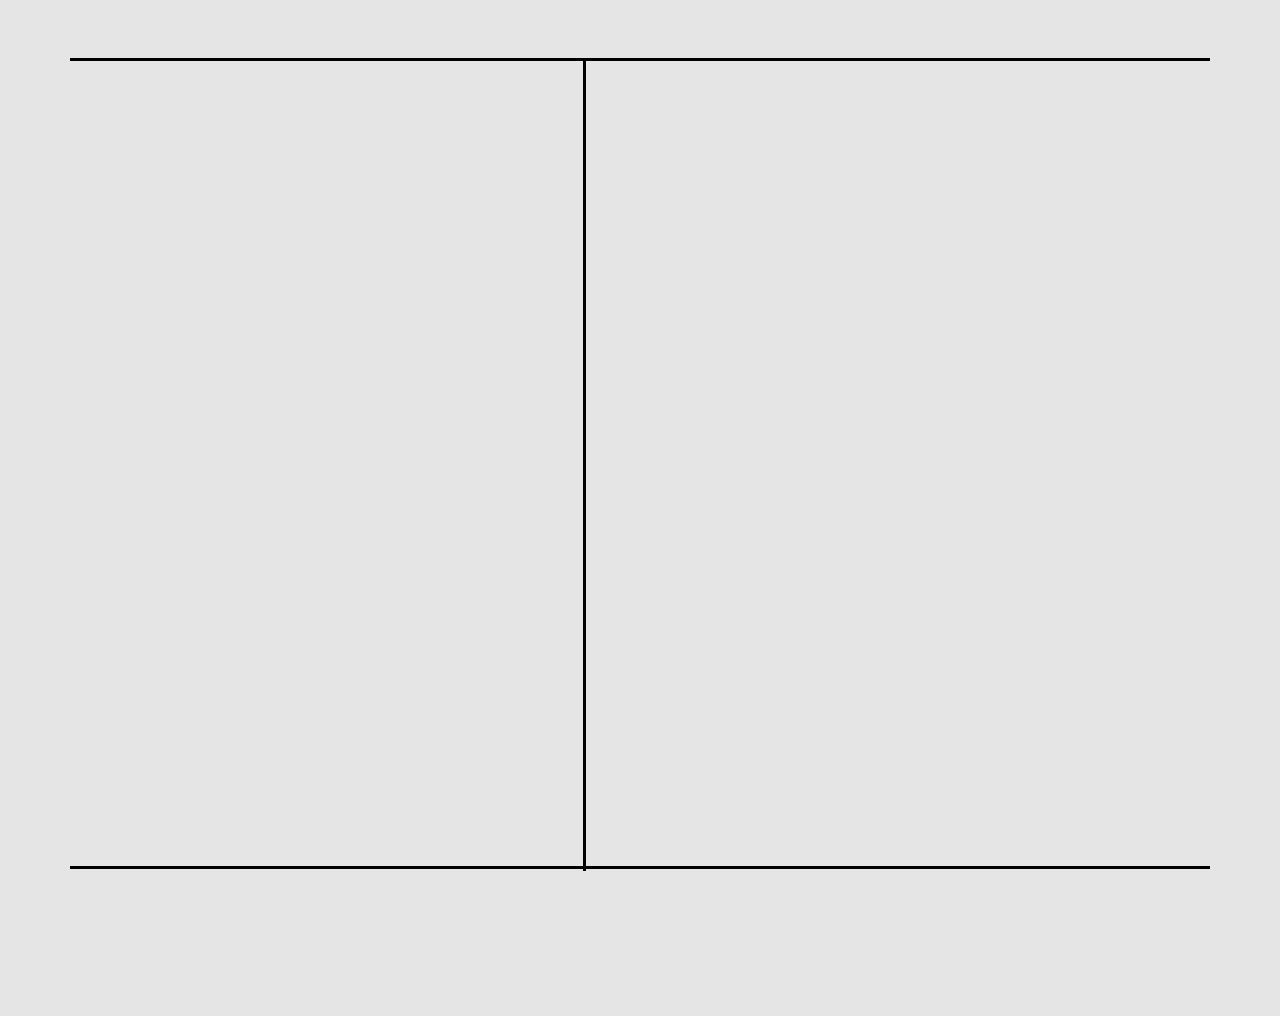
==== commit e66bb1a2: "Финальный проект" ====
--- a/cartTour.html
+++ b/cartTour.html
@@ -24,12 +24,12 @@
         </header>
         <section class="cart-banner">
             <img src="img/3.png" class="cart-banner__img"></img>
-            <h1 class="cart-banner__descr animated fadeInUp">Горная страна Дагестана</h1>
+            <h1 class="cart-banner__descr wow bounceInUp">Горная страна Дагестана</h1>
         </section>
             
         <section class="cart-info">
             <div class="columns">
-                <div class="column column__data animated fadeInUp">
+                <div class="column column__data wow bounceInUp">
                     <div class="cart-info__data">
                         <span class="cart-info-data__static">Ближайщая дата тура:</span>
                         <span class="cart-info-data__dynamic">12 - 18 марта</span>
@@ -39,7 +39,7 @@
                         <img src="img/Arrow5.svg" alt="Оставить заявку" class="cart-info-link__arrow__hide">
                     </a>
                 </div>
-                <div class="column column__btn animated fadeInUp">
+                <div class="column column__btn wow bounceInUp">
                     <a href="#price">
                         <button class="btn">
                             <span class="cart-btn__item">Оставить заявку</span>
@@ -49,12 +49,12 @@
                 </div>
             </div>
             <div class="columns">
-                <div class="column column__title animated fadeInUp">
+                <div class="column column__title wow bounceInUp">
                     <p class="cart-info__text">
                         Увлекательное мотопутешествие по гороной местности самой южной республики России
                     </p>
                 </div>
-                <div class="column column__statistics animated fadeInUp">
+                <div class="column column__statistics wow bounceInUp">
                     <div class="cart-info-right">
                         <div class="cart-info-right-col">
                             <div class="cart-info-right__dynamic">6 дней</div>
@@ -76,15 +76,15 @@
         </section>
 
         <section class="way">
-            <div class="row way-header animated fadeInUp">
+            <div class="row way-header">
                 <div class="col-lg-6">
-                    <h2 class="way-header__item">Маршрут</h2>
+                    <h2 class="way-header__item wow bounceInUp">Маршрут</h2>
                 </div>
                 <div class="col-lg-6"></div>
             </div>
-            <div class="row way-descr animated fadeInUp">
+            <div class="row way-descr">
                 <div class="col-lg-6"></div>
-                <div class="col-lg-6 col-way__descr">
+                <div class="col-lg-6 col-way__descr wow bounceInUp">
                     <p class="way-descr__item">
                         В зависимости от даты тура, маршрут пройдет от Махачкалы до Дербента, либо в обратную сторону.
                     </p>
@@ -100,102 +100,102 @@
             </div>
         </section>
         <section class="cart-catalogs">
-            <div class="cart-catalog">
-                <div class="cart-catalog__block catalog-blog__text animated fadeInUp">
-                    <h6 class="cart-catalog__header">Махачкала</h6>
-                    <p class="cart-catalog__title">
-                        В 10 – 12 часов прилёт в Махачкалу. В аэропорту Уйташ встреча и знакомство. Отправление на микроавтобусе в сторону 
-                        Хасавьюрта. По дороге нас ждёт экскурсия на самую высокую дюну европы, Бархан Сарыкум, далее мы проследуем на 
-                        нашем микроавтобусе на Чиркейское водохранилище и полюбуемся видами на Сулакский каньон. Потом отправимся до отеля 
-                        на берегу реки Сулак. Вечером на ужин нас ждёт свежевыловленная форель.
-                    </p>
-                </div>
-                <div class="cart-catalog__block animated fadeInUp">
-                    <div class="cart-catalog__img otherParallax">
-                        <img src="img/4.png" alt="Махачкала" class="cart-catalog-img__item childParallax">
-                    </div>
-                    <div class="cart-catalog__container">
-                        <div class="cart-catalog-catalog__item">01</div>
-                    </div>
-                </div>
-            </div>
-            <div class="cart-catalog animated fadeInUp">
-                <div class="cart-catalog__block catalog-blog__text">
-                    <h6 class="cart-catalog__header animated fadeInUp">Махачкала</h6>
-                    <p class="cart-catalog__title">
-                        В 10 – 12 часов прилёт в Махачкалу. В аэропорту Уйташ встреча и знакомство. Отправление на микроавтобусе в сторону 
-                        Хасавьюрта. По дороге нас ждёт экскурсия на самую высокую дюну европы, Бархан Сарыкум, далее мы проследуем на 
-                        нашем микроавтобусе на Чиркейское водохранилище и полюбуемся видами на Сулакский каньон. Потом отправимся до отеля 
-                        на берегу реки Сулак. Вечером на ужин нас ждёт свежевыловленная форель.
-                    </p>
-                </div>
-                <div class="cart-catalog__block">
-                    <div class="cart-catalog__img otherParallax">
-                        <img src="img/4.png" alt="Махачкала" class="cart-catalog-img__item childParallax">
-                    </div>
-                    <div class="cart-catalog__container">
-                        <div class="cart-catalog-catalog__item">01</div>
-                    </div>
-                </div>
-            </div>
-            <div class="cart-catalog animated fadeInUp">
-                <div class="cart-catalog__block catalog-blog__text">
-                    <h6 class="cart-catalog__header">Махачкала</h6>
-                    <p class="cart-catalog__title">
-                        В 10 – 12 часов прилёт в Махачкалу. В аэропорту Уйташ встреча и знакомство. Отправление на микроавтобусе в сторону 
-                        Хасавьюрта. По дороге нас ждёт экскурсия на самую высокую дюну европы, Бархан Сарыкум, далее мы проследуем на 
-                        нашем микроавтобусе на Чиркейское водохранилище и полюбуемся видами на Сулакский каньон. Потом отправимся до отеля 
-                        на берегу реки Сулак. Вечером на ужин нас ждёт свежевыловленная форель.
-                    </p>
-                </div>
-                <div class="cart-catalog__block">
-                    <div class="cart-catalog__img otherParallax">
-                        <img src="img/4.png" alt="Махачкала" class="cart-catalog-img__item childParallax">
-                    </div>
-                    <div class="cart-catalog__container">
-                        <div class="cart-catalog-catalog__item">01</div>
-                    </div>
-                </div>
-            </div>
-            <div class="cart-catalog animated fadeInUp">
-                <div class="cart-catalog__block catalog-blog__text">
-                    <h6 class="cart-catalog__header">Махачкала</h6>
-                    <p class="cart-catalog__title">
-                        В 10 – 12 часов прилёт в Махачкалу. В аэропорту Уйташ встреча и знакомство. Отправление на микроавтобусе в сторону 
-                        Хасавьюрта. По дороге нас ждёт экскурсия на самую высокую дюну европы, Бархан Сарыкум, далее мы проследуем на 
-                        нашем микроавтобусе на Чиркейское водохранилище и полюбуемся видами на Сулакский каньон. Потом отправимся до отеля 
-                        на берегу реки Сулак. Вечером на ужин нас ждёт свежевыловленная форель.
-                    </p>
-                </div>
-                <div class="cart-catalog__block">
-                    <div class="cart-catalog__img otherParallax">
-                        <img src="img/4.png" alt="Махачкала" class="cart-catalog-img__item childParallax">
-                    </div>
-                    <div class="cart-catalog__container">
-                        <div class="cart-catalog-catalog__item">01</div>
-                    </div>
-                </div>
-            </div>
-            <div class="cart-catalog animated fadeInUp">
-                <div class="cart-catalog__block catalog-blog__text">
-                    <h6 class="cart-catalog__header">Махачкала</h6>
-                    <p class="cart-catalog__title">
-                        В 10 – 12 часов прилёт в Махачкалу. В аэропорту Уйташ встреча и знакомство. Отправление на микроавтобусе в сторону 
-                        Хасавьюрта. По дороге нас ждёт экскурсия на самую высокую дюну европы, Бархан Сарыкум, далее мы проследуем на 
-                        нашем микроавтобусе на Чиркейское водохранилище и полюбуемся видами на Сулакский каньон. Потом отправимся до отеля 
-                        на берегу реки Сулак. Вечером на ужин нас ждёт свежевыловленная форель.
-                    </p>
-                </div>
-                <div class="cart-catalog__block">
-                    <div class="cart-catalog__img otherParallax">
-                        <img src="img/4.png" alt="Махачкала" class="cart-catalog-img__item childParallax">
-                    </div>
-                    <div class="cart-catalog__container">
-                        <div class="cart-catalog-catalog__item">01</div>
-                    </div>
-                </div>
-            </div>
-            <div class="cart-catalog animated fadeInUp">
+            <div class="cart-catalog wow bounceInUp">
+                <div class="cart-catalog__block catalog-blog__text">
+                    <h6 class="cart-catalog__header">Махачкала</h6>
+                    <p class="cart-catalog__title">
+                        В 10 – 12 часов прилёт в Махачкалу. В аэропорту Уйташ встреча и знакомство. Отправление на микроавтобусе в сторону 
+                        Хасавьюрта. По дороге нас ждёт экскурсия на самую высокую дюну европы, Бархан Сарыкум, далее мы проследуем на 
+                        нашем микроавтобусе на Чиркейское водохранилище и полюбуемся видами на Сулакский каньон. Потом отправимся до отеля 
+                        на берегу реки Сулак. Вечером на ужин нас ждёт свежевыловленная форель.
+                    </p>
+                </div>
+                <div class="cart-catalog__block">
+                    <div class="cart-catalog__img otherParallax">
+                        <img src="img/4.png" alt="Махачкала" class="cart-catalog-img__item childParallax">
+                    </div>
+                    <div class="cart-catalog__container">
+                        <div class="cart-catalog-catalog__item">01</div>
+                    </div>
+                </div>
+            </div>
+            <div class="cart-catalog wow bounceInUp">
+                <div class="cart-catalog__block catalog-blog__text">
+                    <h6 class="cart-catalog__header">Махачкала</h6>
+                    <p class="cart-catalog__title">
+                        В 10 – 12 часов прилёт в Махачкалу. В аэропорту Уйташ встреча и знакомство. Отправление на микроавтобусе в сторону 
+                        Хасавьюрта. По дороге нас ждёт экскурсия на самую высокую дюну европы, Бархан Сарыкум, далее мы проследуем на 
+                        нашем микроавтобусе на Чиркейское водохранилище и полюбуемся видами на Сулакский каньон. Потом отправимся до отеля 
+                        на берегу реки Сулак. Вечером на ужин нас ждёт свежевыловленная форель.
+                    </p>
+                </div>
+                <div class="cart-catalog__block">
+                    <div class="cart-catalog__img otherParallax">
+                        <img src="img/4.png" alt="Махачкала" class="cart-catalog-img__item childParallax">
+                    </div>
+                    <div class="cart-catalog__container">
+                        <div class="cart-catalog-catalog__item">01</div>
+                    </div>
+                </div>
+            </div>
+            <div class="cart-catalog wow bounceInUp">
+                <div class="cart-catalog__block catalog-blog__text">
+                    <h6 class="cart-catalog__header">Махачкала</h6>
+                    <p class="cart-catalog__title">
+                        В 10 – 12 часов прилёт в Махачкалу. В аэропорту Уйташ встреча и знакомство. Отправление на микроавтобусе в сторону 
+                        Хасавьюрта. По дороге нас ждёт экскурсия на самую высокую дюну европы, Бархан Сарыкум, далее мы проследуем на 
+                        нашем микроавтобусе на Чиркейское водохранилище и полюбуемся видами на Сулакский каньон. Потом отправимся до отеля 
+                        на берегу реки Сулак. Вечером на ужин нас ждёт свежевыловленная форель.
+                    </p>
+                </div>
+                <div class="cart-catalog__block">
+                    <div class="cart-catalog__img otherParallax">
+                        <img src="img/4.png" alt="Махачкала" class="cart-catalog-img__item childParallax">
+                    </div>
+                    <div class="cart-catalog__container">
+                        <div class="cart-catalog-catalog__item">01</div>
+                    </div>
+                </div>
+            </div>
+            <div class="cart-catalog wow bounceInUp">
+                <div class="cart-catalog__block catalog-blog__text">
+                    <h6 class="cart-catalog__header">Махачкала</h6>
+                    <p class="cart-catalog__title">
+                        В 10 – 12 часов прилёт в Махачкалу. В аэропорту Уйташ встреча и знакомство. Отправление на микроавтобусе в сторону 
+                        Хасавьюрта. По дороге нас ждёт экскурсия на самую высокую дюну европы, Бархан Сарыкум, далее мы проследуем на 
+                        нашем микроавтобусе на Чиркейское водохранилище и полюбуемся видами на Сулакский каньон. Потом отправимся до отеля 
+                        на берегу реки Сулак. Вечером на ужин нас ждёт свежевыловленная форель.
+                    </p>
+                </div>
+                <div class="cart-catalog__block">
+                    <div class="cart-catalog__img otherParallax">
+                        <img src="img/4.png" alt="Махачкала" class="cart-catalog-img__item childParallax">
+                    </div>
+                    <div class="cart-catalog__container">
+                        <div class="cart-catalog-catalog__item">01</div>
+                    </div>
+                </div>
+            </div>
+            <div class="cart-catalog wow bounceInUp">
+                <div class="cart-catalog__block catalog-blog__text">
+                    <h6 class="cart-catalog__header">Махачкала</h6>
+                    <p class="cart-catalog__title">
+                        В 10 – 12 часов прилёт в Махачкалу. В аэропорту Уйташ встреча и знакомство. Отправление на микроавтобусе в сторону 
+                        Хасавьюрта. По дороге нас ждёт экскурсия на самую высокую дюну европы, Бархан Сарыкум, далее мы проследуем на 
+                        нашем микроавтобусе на Чиркейское водохранилище и полюбуемся видами на Сулакский каньон. Потом отправимся до отеля 
+                        на берегу реки Сулак. Вечером на ужин нас ждёт свежевыловленная форель.
+                    </p>
+                </div>
+                <div class="cart-catalog__block">
+                    <div class="cart-catalog__img otherParallax">
+                        <img src="img/4.png" alt="Махачкала" class="cart-catalog-img__item childParallax">
+                    </div>
+                    <div class="cart-catalog__container">
+                        <div class="cart-catalog-catalog__item">01</div>
+                    </div>
+                </div>
+            </div>
+            <div class="cart-catalog wow bounceInUp">
                 <div class="cart-catalog__block catalog-blog__text">
                     <h6 class="cart-catalog__header">Махачкала</h6>
                     <p class="cart-catalog__title">
@@ -216,9 +216,9 @@
             </div>
         </section>
         <section class="price" id="price">
-            <h5 class="price__header">Стоимость</h5>
+            <h5 class="price__header wow bounceInUp">Стоимость</h5>
             <div class="row price__row">
-                <div class="col-md-6 price__yellow-block">
+                <div class="col-md-6 price__yellow-block wow bounceInUp">
                     <h6 class="yellow-block__header"><span class="price-header__item">69 000</span>₽</h6>
                     <p class="price-yellow__title">Цена с учетом аренды мотоцикла HONDA XR250</p>
                     <ul class="yellow-block__descr">
@@ -260,7 +260,7 @@
                         </li>
                     </ul>
                 </div>
-                <div class="col-md-6 price__black-block">
+                <div class="col-md-6 price__black-block wow bounceInUp">
                     <h6 class="black-block__header">Оставьте заявку <br> на участие</h6>
                     <form action="" class="form">
                         <div class="select" tabindex="1">
@@ -289,20 +289,20 @@
             </div>
         </section>
         <footer class="footer">
-            <div class="footer__logo">
+            <div class="footer__logo wow bounceInUp">
                 <a href="index.html">
                     <div class="logo">
                         <!-- LOGO -->
                     </div>
                 </a>
             </div>
-            <div class="footer__link">
+            <div class="footer__link wow bounceInUp">
                 <a href="#" class="footer-lonk__item">МОТО ТУРЫ</a>
                 <a href="#" class="footer-lonk__item">ЭНДУРО ТУРЫ</a>
                 <a href="#" class="footer-lonk__item">НАШ ИНСТАГРАМ</a>
             </div>
         </footer>
-        <div class="footer__copy">
+        <div class="footer__copy wow bounceInUp">
             <div class="footer-copy__item">
                 <span class="footer-copy__date">© 2022</span>
                 <span class="footer-copy__text">Moto Capsule – Мото туры по Кавказу</span>
@@ -311,7 +311,10 @@
         </div>
     </div>
 
-    
+    <script src="js/wow.min.js"></script>
+    <script>
+    new WOW().init();
+    </script>
 <script src="js/main.js"></script>
 <script src="js/focus.js"></script>
 </body>
--- a/css/main.css
+++ b/css/main.css
@@ -975,6 +975,19 @@
 
 .gallery .footer__copy {
     padding: 80px 70px;
+}
+
+.btn_phone:hover {
+    color: #000;
+}
+
+.banner__descr {
+    font-family: "StratosLCWeb";
+    font-weight: normal;
+    font-size: 19vw;
+    line-height: 88.1%;
+    letter-spacing: 0.02em;
+    color: #FFFFFF;
 }
 
 /***************************************************** MEDIA QUERYS ***********************************************/
